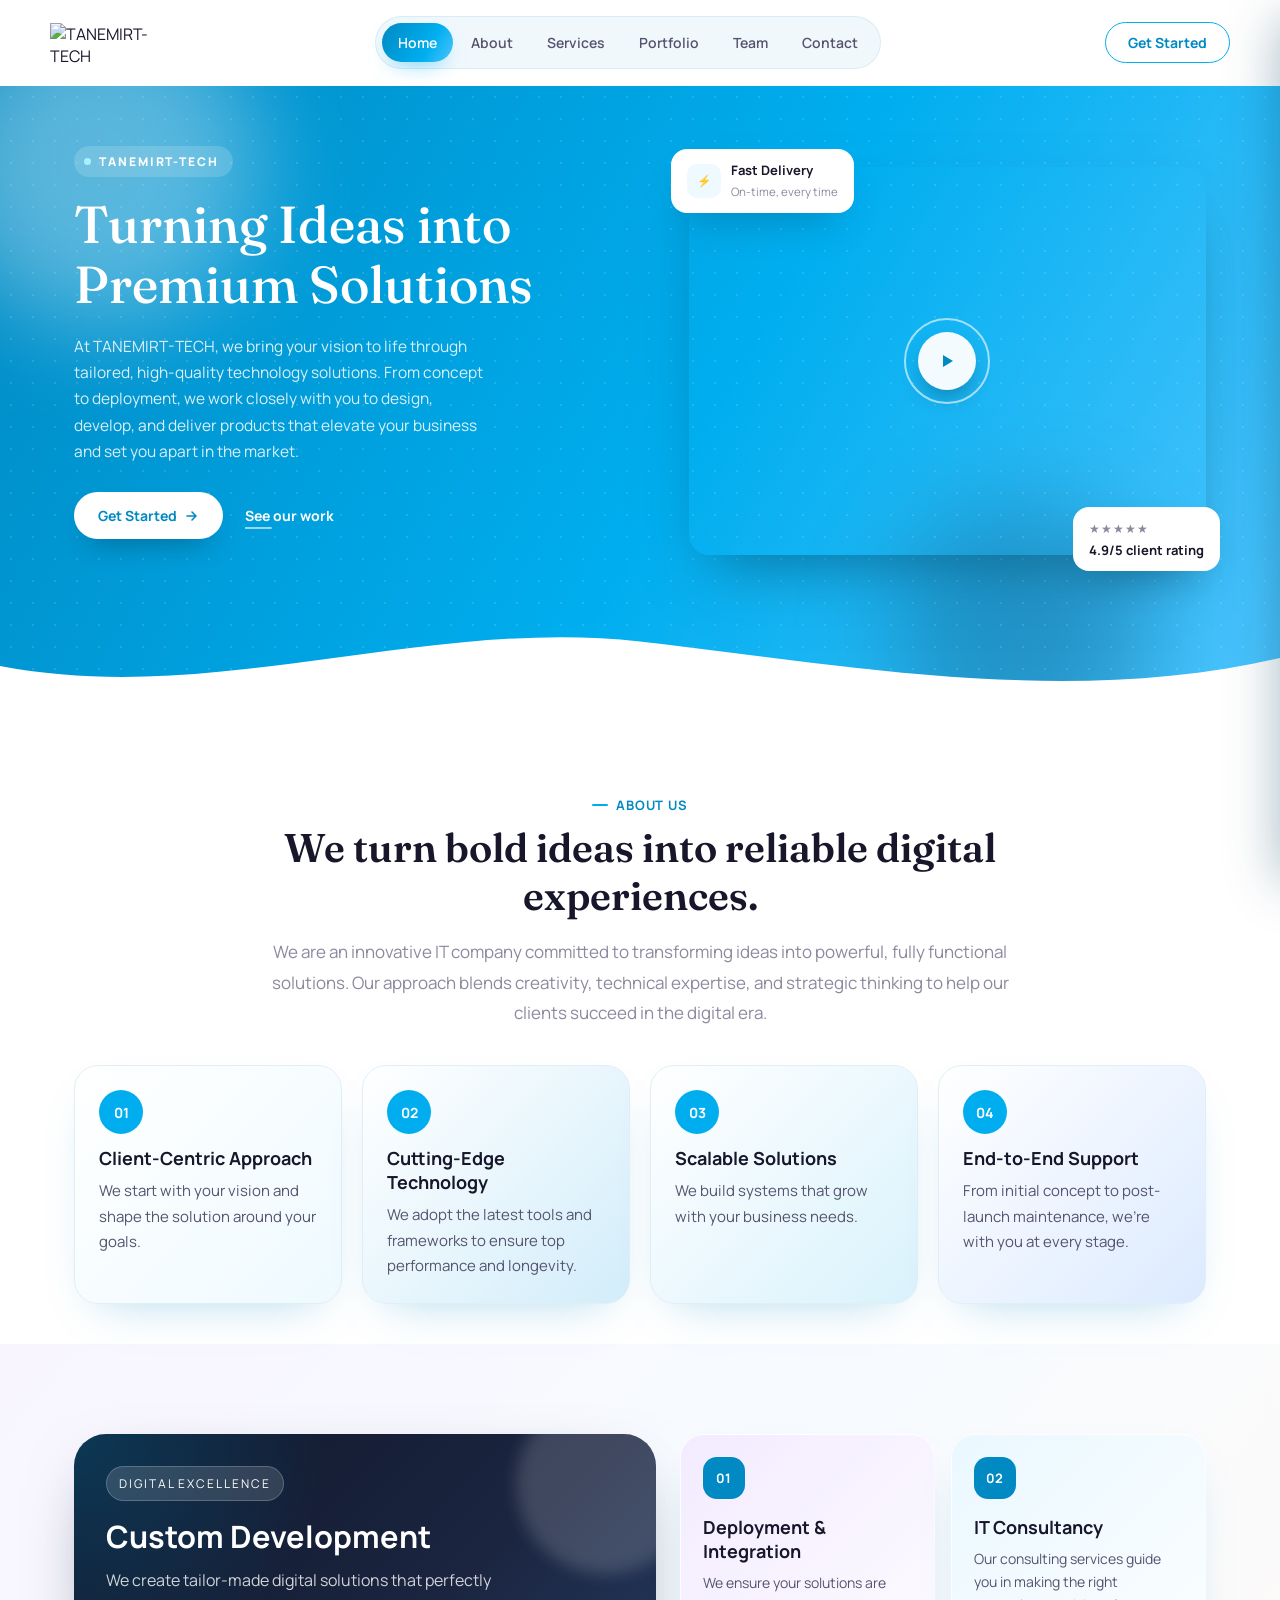
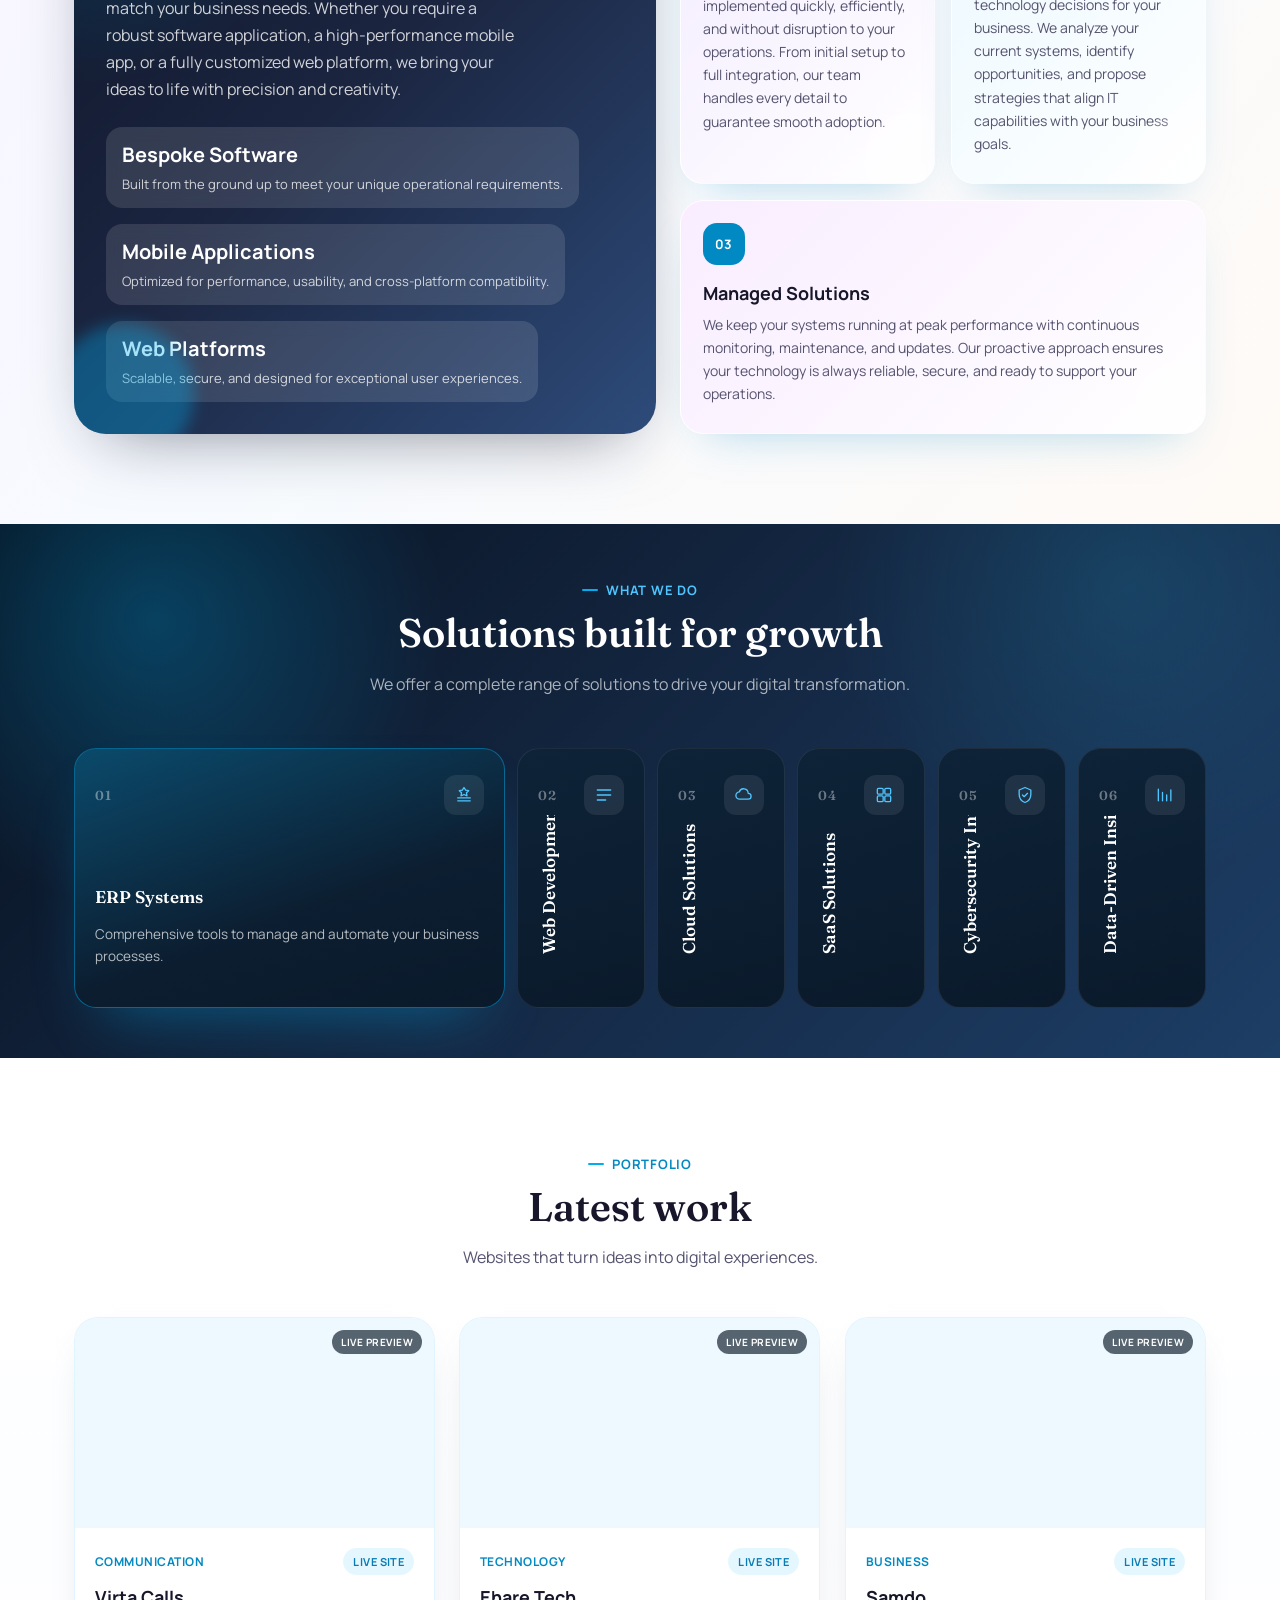
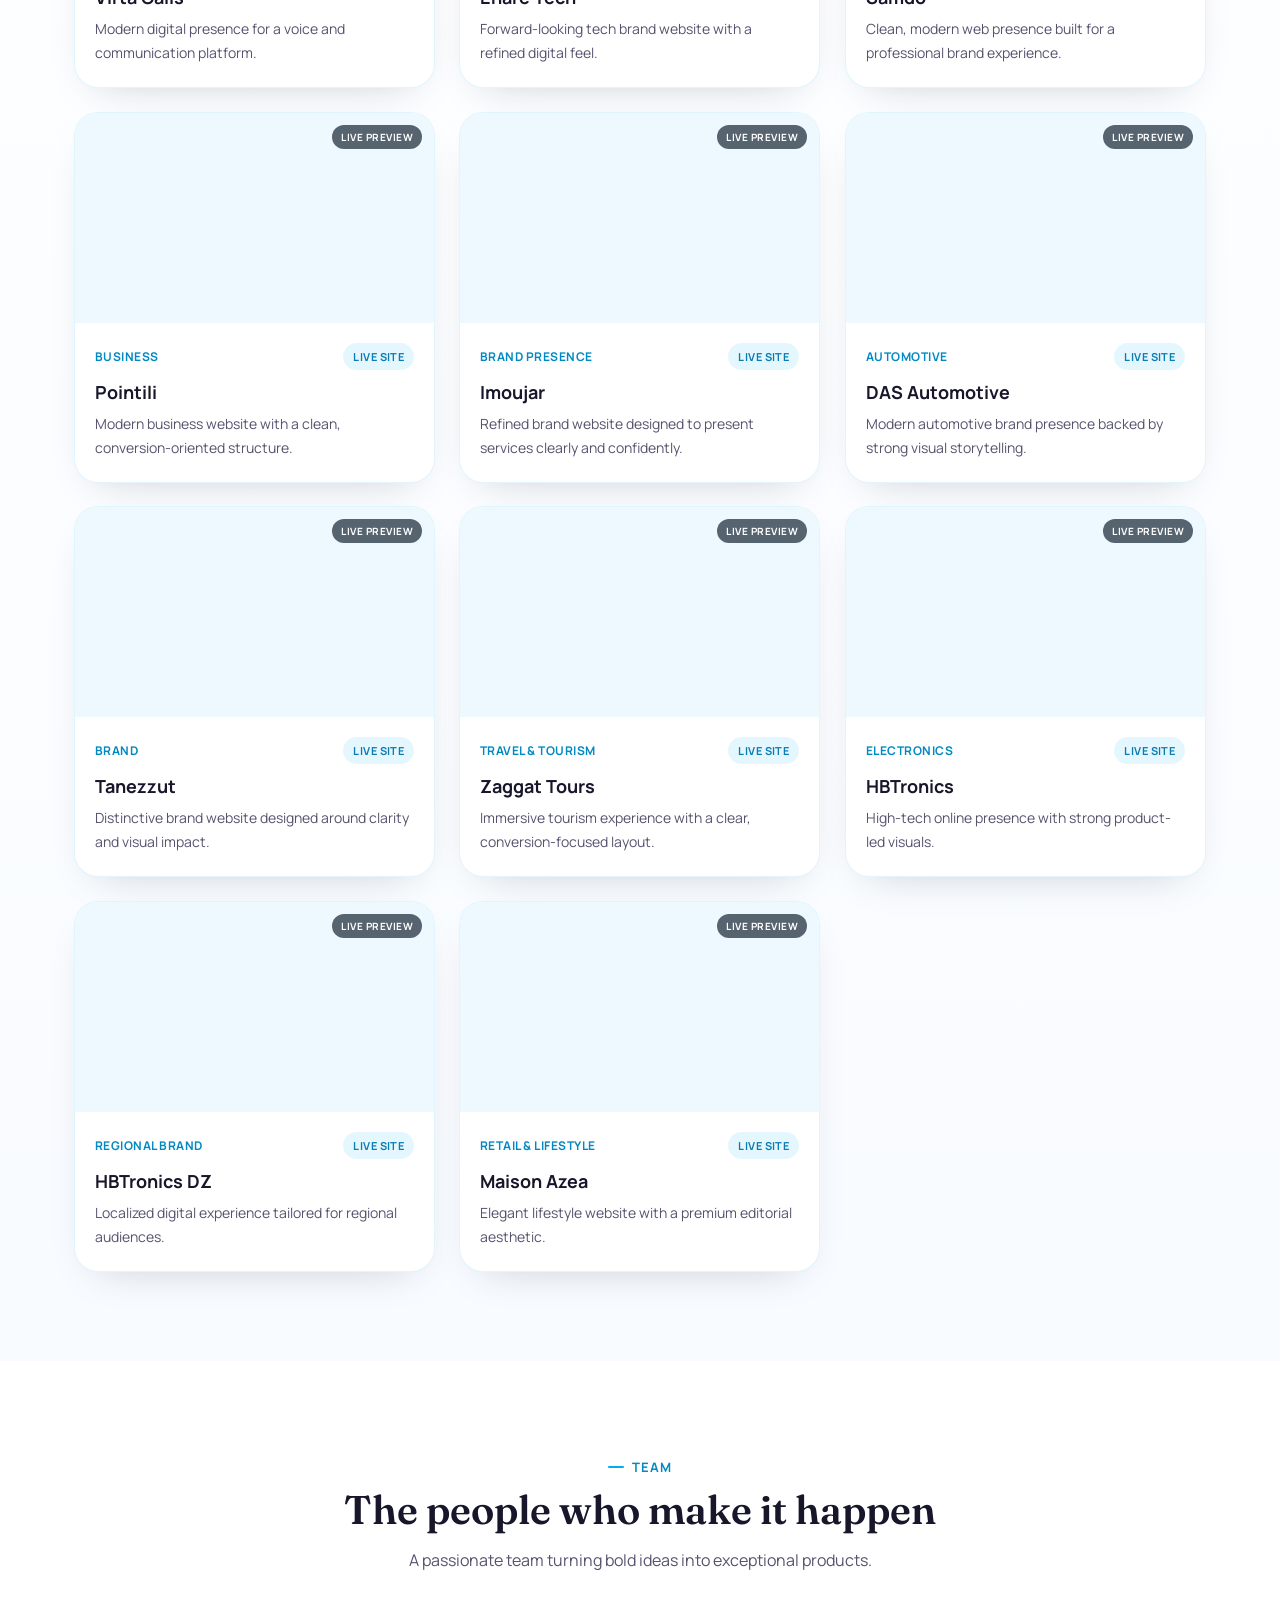
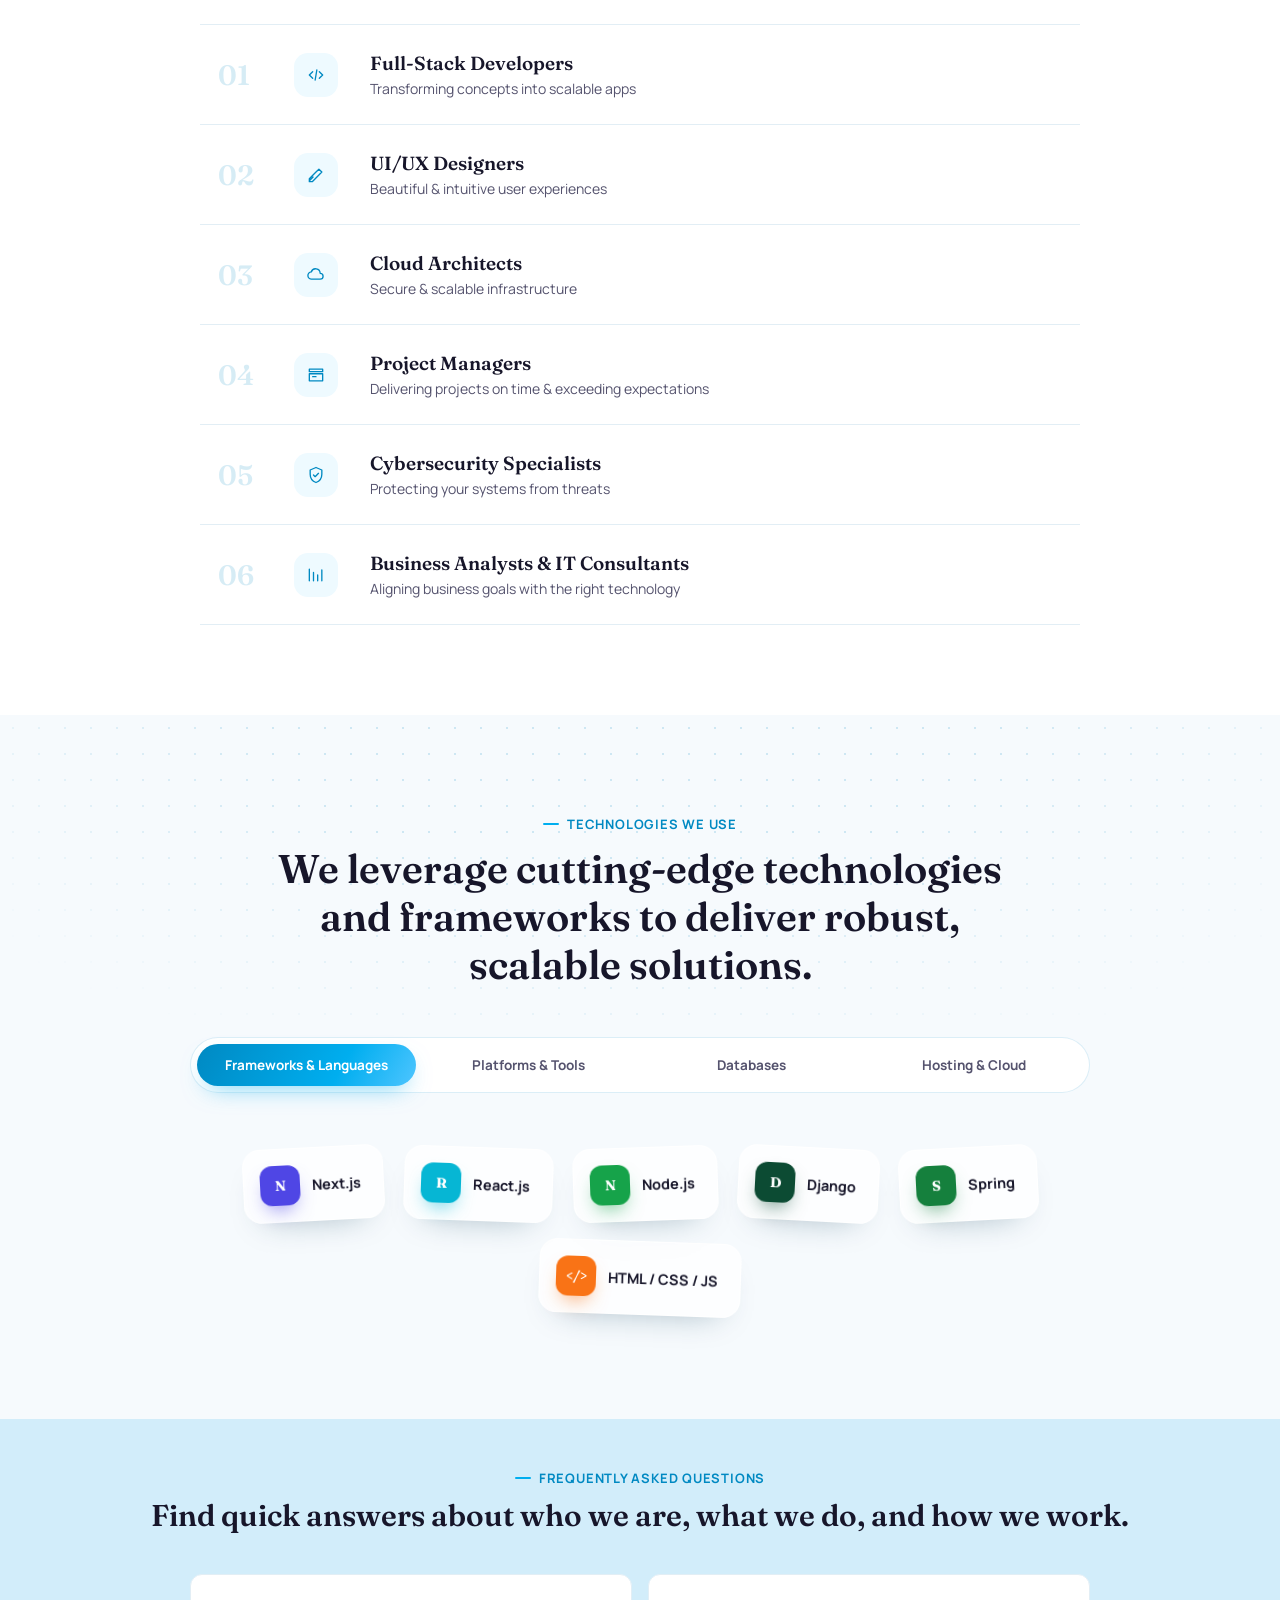
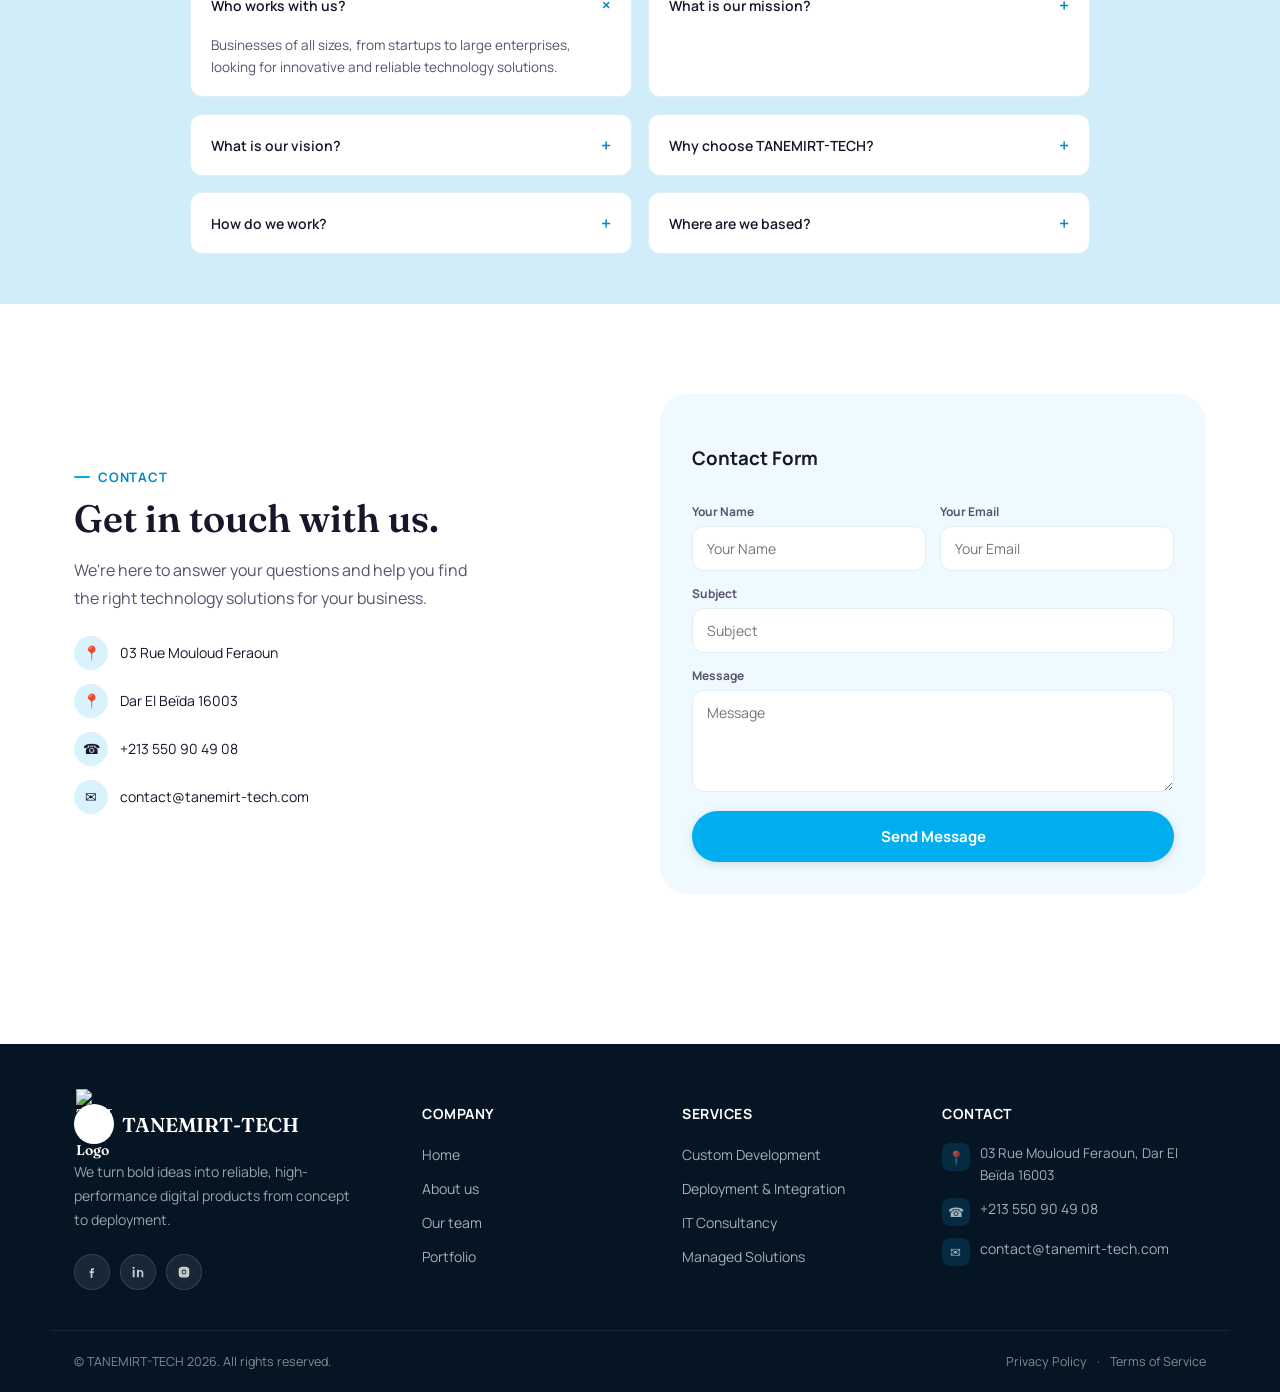
==== index.html @ 24b2e0da "Add files via upload" ====
<!DOCTYPE html>
<html lang="en">

<head>
  <meta charset="UTF-8" />
  <meta name="viewport" content="width=device-width, initial-scale=1.0" />
  <title>TANEMIRT-TECH</title>
  <link rel="preconnect" href="https://fonts.googleapis.com" />
  <link href="assets/img/logo.png" rel="icon">
  <link href="assets/img/logo.png" rel="apple-touch-icon">
  <link
    href="https://fonts.googleapis.com/css2?family=Fraunces:wght@500;600;700&family=Manrope:wght@400;500;600;700;800&display=swap"
    rel="stylesheet" />
  <link rel="stylesheet" href="styles.css" />
</head>

<body>

  <!-- ============ Header ============ -->
  <header class="site-header" id="site-header">
    <div class="container header-inner">
      <a href="#hero" class="logo">
        <img src="/assets/img/logo.png" alt="TANEMIRT-TECH" style="width: 100px; height: 40px;" />
      </a>

      <nav class="nav-pill" id="primary-nav">
        <span class="nav-indicator" id="nav-indicator" aria-hidden="true"></span>
        <a href="index.html#hero" data-nav="hero" class="active">Home</a>
        <a href="index.html#about" data-nav="about">About</a>
        <a href="index.html#services" data-nav="services">Services</a>
        <a href="index.html#portfolio" data-nav="portfolio">Portfolio</a>
        <a href="index.html#team" data-nav="team">Team</a>
        <a href="index.html#contact" data-nav="contact">Contact</a>
      </nav>

      <div class="header-actions">
        <a href="index.html#contact" class="header-cta">
          <span>Get Started</span>
        </a>
        <button class="nav-toggle" id="nav-toggle" aria-label="Toggle menu" aria-expanded="false"
          aria-controls="mobile-nav">
          <span></span>
          <span></span>
          <span></span>
        </button>
      </div>
    </div>

    <!-- mobile menu -->
    <div class="mobile-nav-backdrop" id="mobile-nav-backdrop"></div>
    <nav class="mobile-nav" id="mobile-nav">
      <a href="index.html#hero" style="--i:0">Home</a>
      <a href="index.html#about" style="--i:1">About</a>
      <a href="index.html#services" style="--i:2">Services</a>
      <a href="index.html#portfolio" style="--i:3">Portfolio</a>
      <a href="index.html#team" style="--i:4">Team</a>
      <a href="index.html#contact" style="--i:5">Contact</a>
      <a href="index.html#contact" class="mobile-nav-cta" style="--i:6">Get Started</a>
    </nav>
  </header>

  <!-- ============ Hero ============ -->
  <section class="hero-split" id="hero">
    <div class="hero-split-blobs" aria-hidden="true">
      <span class="blob blob-1"></span>
      <span class="blob blob-2"></span>
      <span class="hero-grain"></span>
    </div>

    <div class="container hero-split-inner">
      <div class="hero-split-copy">
        <span class="hero-split-eyebrow reveal-item" style="--d:0">
          <span class="eyebrow-dot"></span> Tanemirt-Tech
        </span>
        <h2 class="reveal-item" style="--d:1">Turning Ideas into <em>Premium Solutions</em></h2>
        <p class="reveal-item" style="--d:2">
          At TANEMIRT-TECH, we bring your vision to life through tailored, high-quality technology solutions. From
          concept to deployment, we work closely with you to design, develop, and deliver products that elevate your
          business and set you apart in the market.
        </p>
        <div class="hero-split-actions reveal-item" style="--d:3">
          <a href="#contact" class="hero-split-btn">
            <span>Get Started</span>
            <svg width="14" height="14" viewBox="0 0 14 14" fill="none">
              <path d="M2 7h9M7 3l4 4-4 4" stroke="currentColor" stroke-width="1.6" stroke-linecap="round"
                stroke-linejoin="round" />
            </svg>
          </a>
          <a href="#services" class="hero-split-link">See our work</a>
        </div>

        <!-- <div class="hero-split-trust reveal-item" style="--d:4">
          <div class="trust-avatars">
            <span></span><span></span><span></span><span></span>
          </div>
          <div>
            <strong>50+ clients</strong>
            <span>trust us with their digital growth</span>
          </div>
        </div> -->
      </div>

      <div class="hero-split-media reveal-item" style="--d:2">
        <div class="hero-split-photo">
          <img src="/assets/img/hero-team.jpg" alt="Our team at work" />
          <button class="hero-split-play" aria-label="Play video" id="hero-play">
            <svg width="20" height="20" viewBox="0 0 20 20" fill="none">
              <path d="M6 4l10 6-10 6V4z" fill="currentColor" />
            </svg>
          </button>
        </div>

        <div class="hero-float-card hero-float-card--top">
          <span class="hero-float-icon">&#9889;</span>
          <div>
            <strong>Fast Delivery</strong>
            <span>On-time, every time</span>
          </div>
        </div>

        <div class="hero-float-card hero-float-card--bottom">
          <div class="hero-float-rating">
            <span>&#9733;</span><span>&#9733;</span><span>&#9733;</span><span>&#9733;</span><span>&#9733;</span>
          </div>
          <strong>4.9/5 client rating</strong>
        </div>
      </div>
    </div>

    <svg class="hero-split-wave" viewBox="0 0 1440 110" preserveAspectRatio="none" aria-hidden="true">
      <path d="M0,60 C240,110 480,0 720,30 C960,60 1200,110 1440,50 L1440,110 L0,110 Z" fill="#ffffff"></path>
    </svg>
  </section>

  <!-- ============ About ============ -->
  <section class="trusted" id="about">
    <div class="container reveal">
      <div class="about-intro">
        <span class="eyebrow">About us</span>
        <h2 class="section-title">We turn bold ideas into reliable digital experiences.</h2>
        <p class="trusted-label">We are an innovative IT company committed to transforming ideas into powerful, fully
          functional solutions. Our approach blends creativity, technical expertise, and strategic thinking to help our
          clients succeed in the digital era.</p>
      </div>

      <div class="logo-grid reveal-stagger">
        <article class="logo-card">
          <div class="card-icon">01</div>
          <h4><a href="https://tanemirt-tech.com/">Client-Centric Approach</a></h4>
          <p>We start with your vision and shape the solution around your goals.</p>
        </article>

        <article class="logo-card">
          <div class="card-icon">02</div>
          <h4><a href="https://tanemirt-tech.com/">Cutting-Edge Technology</a></h4>
          <p>We adopt the latest tools and frameworks to ensure top performance and longevity.</p>
        </article>

        <article class="logo-card">
          <div class="card-icon">03</div>
          <h4><a href="https://tanemirt-tech.com/">Scalable Solutions</a></h4>
          <p>We build systems that grow with your business needs.</p>
        </article>

        <article class="logo-card">
          <div class="card-icon">04</div>
          <h4><a href="https://tanemirt-tech.com/">End-to-End Support</a></h4>
          <p>From initial concept to post-launch maintenance, we’re with you at every stage.</p>
        </article>
      </div>
    </div>
  </section>


  <!-- ============  ============ -->
  <section class="services">
    <div class="container">
      <div class="services-showcase reveal">
        <div class="services-hero">
          <div class="hero-badge">Digital Excellence</div>
          <h3>Custom Development</h3>
          <p>
            We create tailor-made digital solutions that perfectly match your business needs. Whether you require a
            robust software application, a high-performance mobile app, or a fully customized web platform, we bring
            your ideas to life with precision and creativity.</p>
          <div class="hero-metrics">
            <div>
              <strong>Bespoke Software</strong>
              <span>Built from the ground up to meet your unique operational requirements.</span>
            </div>
            <div>
              <strong>Mobile Applications</strong>
              <span>Optimized for performance, usability, and cross-platform compatibility.</span>
            </div>
            <div>
              <strong>Web Platforms </strong>
              <span>Scalable, secure, and designed for exceptional user experiences.</span>
            </div>
          </div>
        </div>

        <div class="services-stack">
          <article class="service-panel service-panel--accent">
            <div class="service-mark">01</div>
            <h4>Deployment &amp; Integration</h4>
            <p>We ensure your solutions are implemented quickly, efficiently, and without disruption to your operations.
              From initial setup to full integration, our team handles every detail to guarantee smooth adoption.</p>
          </article>

          <article class="service-panel service-panel--soft">
            <div class="service-mark">02</div>
            <h4>IT Consultancy</h4>
            <p>Our consulting services guide you in making the right technology decisions for your business. We analyze
              your current systems, identify opportunities, and propose strategies that align IT capabilities with your
              business goals.</p>
          </article>

          <article class="service-panel service-panel--highlight service-panel--wide">
            <div class="service-mark">03</div>
            <h4>Managed Solutions</h4>
            <p>We keep your systems running at peak performance with continuous monitoring, maintenance, and updates.
              Our proactive approach ensures your technology is always reliable, secure, and ready to support your
              operations.</p>
          </article>

        </div>
      </div>
    </div>
  </section>

  <!-- ============ Services (expanding panels) ============ -->
  <section class="services-modern" id="services">
    <div class="container">
      <div class="services-modern-head reveal">
        <span class="eyebrow" style="color:#4ec5ff;">What we do</span>
        <h2 class="section-title" style="color:#ffffff;">Solutions built for growth</h2>
        <p>We offer a complete range of solutions to drive your digital transformation.</p>
      </div>

      <div class="expand-row reveal-stagger" id="expand-row">

        <a class="expand-panel is-active" href="https://tanemirt-tech.com/service-details.html">
          <div class="expand-panel-bg"></div>
          <div class="expand-panel-inner">
            <div class="expand-top">
              <span class="expand-index">01</span>
              <span class="expand-icon">
                <svg viewBox="0 0 24 24" fill="none">
                  <path d="M12 3l2 3.2 3.6.6-2.6 2.6.6 3.6L12 11.4 8.4 13l.6-3.6L6.4 6.8 10 6.2 12 3z"
                    stroke="currentColor" stroke-width="1.6" stroke-linejoin="round" />
                  <path d="M4.5 15.5h15M4.5 19h15" stroke="currentColor" stroke-width="1.6" stroke-linecap="round" />
                </svg>
              </span>
            </div>
            <h3 class="expand-title">ERP Systems</h3>
            <p class="expand-desc">Comprehensive tools to manage and automate your business processes.</p>
          </div>
        </a>

        <a class="expand-panel" href="https://tanemirt-tech.com/service-details.html">
          <div class="expand-panel-bg"></div>
          <div class="expand-panel-inner">
            <div class="expand-top">
              <span class="expand-index">02</span>
              <span class="expand-icon">
                <svg viewBox="0 0 24 24" fill="none">
                  <path d="M4 6h16M4 12h16M4 18h10" stroke="currentColor" stroke-width="1.6" stroke-linecap="round" />
                </svg>
              </span>
            </div>
            <h3 class="expand-title">Web Development</h3>
            <p class="expand-desc">Corporate sites, e-commerce platforms, and custom portals that combine aesthetics
              with functionality.</p>
          </div>
        </a>

        <a class="expand-panel" href="https://tanemirt-tech.com/service-details.html">
          <div class="expand-panel-bg"></div>
          <div class="expand-panel-inner">
            <div class="expand-top">
              <span class="expand-index">03</span>
              <span class="expand-icon">
                <svg viewBox="0 0 24 24" fill="none">
                  <path d="M7 17h10a3.5 3.5 0 0 0 0-7 5.5 5.5 0 0 0-10.7-1.7A4 4 0 0 0 7 17z" stroke="currentColor"
                    stroke-width="1.6" stroke-linejoin="round" />
                </svg>
              </span>
            </div>
            <h3 class="expand-title">Cloud Solutions</h3>
            <p class="expand-desc">Secure, scalable, and accessible infrastructure to keep your business connected
              anywhere.</p>
          </div>
        </a>

        <a class="expand-panel" href="https://tanemirt-tech.com/service-details.html">
          <div class="expand-panel-bg"></div>
          <div class="expand-panel-inner">
            <div class="expand-top">
              <span class="expand-index">04</span>
              <span class="expand-icon">
                <svg viewBox="0 0 24 24" fill="none">
                  <rect x="4" y="4" width="7" height="7" rx="1.5" stroke="currentColor" stroke-width="1.6" />
                  <rect x="13" y="4" width="7" height="7" rx="1.5" stroke="currentColor" stroke-width="1.6" />
                  <rect x="4" y="13" width="7" height="7" rx="1.5" stroke="currentColor" stroke-width="1.6" />
                  <rect x="13" y="13" width="7" height="7" rx="1.5" stroke="currentColor" stroke-width="1.6" />
                </svg>
              </span>
            </div>
            <h3 class="expand-title">SaaS Solutions</h3>
            <p class="expand-desc">Subscription-based applications designed for flexibility and efficiency.</p>
          </div>
        </a>

        <a class="expand-panel" href="https://tanemirt-tech.com/service-details.html">
          <div class="expand-panel-bg"></div>
          <div class="expand-panel-inner">
            <div class="expand-top">
              <span class="expand-index">05</span>
              <span class="expand-icon">
                <svg viewBox="0 0 24 24" fill="none">
                  <path d="M12 3l7 3v5c0 5-3 8.5-7 10-4-1.5-7-5-7-10V6l7-3z" stroke="currentColor" stroke-width="1.6"
                    stroke-linejoin="round" />
                  <path d="M9 12l2 2 4-4" stroke="currentColor" stroke-width="1.6" stroke-linecap="round"
                    stroke-linejoin="round" />
                </svg>
              </span>
            </div>
            <h3 class="expand-title">Cybersecurity Integration</h3>
            <p class="expand-desc">Built-in security layers to protect your data and operations.</p>
          </div>
        </a>

        <a class="expand-panel" href="https://tanemirt-tech.com/service-details.html">
          <div class="expand-panel-bg"></div>
          <div class="expand-panel-inner">
            <div class="expand-top">
              <span class="expand-index">06</span>
              <span class="expand-icon">
                <svg viewBox="0 0 24 24" fill="none">
                  <path d="M4 19V5m5 14V9m5 10V12m5 7V6" stroke="currentColor" stroke-width="1.6"
                    stroke-linecap="round" />
                </svg>
              </span>
            </div>
            <h3 class="expand-title">Data-Driven Insights</h3>
            <p class="expand-desc">Analytics and reporting tools to guide smart business decisions.</p>
          </div>
        </a>

      </div>
    </div>
  </section>

  <!-- ============ Portfolio ============ -->
  <section class="portfolio" id="portfolio">
    <div class="container">
      <div class="portfolio-head reveal">
        <span class="eyebrow">Portfolio</span>
        <h2 class="section-title">Latest work</h2>
        <p>Websites that turn ideas into digital experiences.</p>
      </div>

      <div class="portfolio-grid reveal-stagger">
        <article class="portfolio-card">
          <div class="portfolio-thumb"
            style="background-image:url('https://s0.wp.com/mshots/v1/https%3A%2F%2Fvirta-calls.com%2F?w=1200&h=800');">
            <span class="thumb-badge">Live preview</span>
            <div class="iframe-scaler">
              <iframe data-src="https://virta-calls.com/" loading="lazy" title="Virta Calls preview" tabindex="-1"
                sandbox="allow-scripts allow-same-origin"></iframe>
            </div>
            <a class="thumb-live-link" href="https://virta-calls.com/" target="_blank" rel="noreferrer"
              aria-label="Open Virta Calls in a new tab"></a>
          </div>
          <div class="portfolio-body">
            <div class="portfolio-meta">
              <span>Communication</span>
              <span class="project-badge">Live site</span>
            </div>
            <h4>Virta Calls</h4>
            <p>Modern digital presence for a voice and communication platform.</p>
          </div>
        </article>

        <article class="portfolio-card">
          <div class="portfolio-thumb"
            style="background-image:url('https://s0.wp.com/mshots/v1/https%3A%2F%2Fehare-tech.com%2F?w=1200&h=800');">
            <span class="thumb-badge">Live preview</span>
            <div class="iframe-scaler">
              <iframe data-src="https://ehare-tech.com/" loading="lazy" title="Ehare Tech preview" tabindex="-1"
                sandbox="allow-scripts allow-same-origin"></iframe>
            </div>
            <a class="thumb-live-link" href="https://ehare-tech.com/" target="_blank" rel="noreferrer"
              aria-label="Open Ehare Tech in a new tab"></a>
          </div>
          <div class="portfolio-body">
            <div class="portfolio-meta">
              <span>Technology</span>
              <span class="project-badge">Live site</span>
            </div>
            <h4>Ehare Tech</h4>
            <p>Forward-looking tech brand website with a refined digital feel.</p>
          </div>
        </article>

        <article class="portfolio-card">
          <div class="portfolio-thumb"
            style="background-image:url('https://s0.wp.com/mshots/v1/https%3A%2F%2Fsamdo.ae?w=1200&h=800');">
            <span class="thumb-badge">Live preview</span>
            <div class="iframe-scaler">
              <iframe data-src="https://samdo.ae/" loading="lazy" title="Samdo preview" tabindex="-1"
                sandbox="allow-scripts allow-same-origin"></iframe>
            </div>
            <a class="thumb-live-link" href="https://samdo.ae/" target="_blank" rel="noreferrer"
              aria-label="Open Samdo in a new tab"></a>
          </div>
          <div class="portfolio-body">
            <div class="portfolio-meta">
              <span>Business</span>
              <span class="project-badge">Live site</span>
            </div>
            <h4>Samdo</h4>
            <p>Clean, modern web presence built for a professional brand experience.</p>
          </div>
        </article>

        <article class="portfolio-card">
          <div class="portfolio-thumb"
            style="background-image:url('https://s0.wp.com/mshots/v1/https%3A%2F%2Fwww.pointili.com.dz%2F?w=1200&h=800');">
            <span class="thumb-badge">Live preview</span>
            <div class="iframe-scaler">
              <iframe data-src="https://www.pointili.com.dz/" loading="lazy" title="Pointili preview" tabindex="-1"
                sandbox="allow-scripts allow-same-origin"></iframe>
            </div>
            <a class="thumb-live-link" href="https://www.pointili.com.dz/" target="_blank" rel="noreferrer"
              aria-label="Open Pointili in a new tab"></a>
          </div>
          <div class="portfolio-body">
            <div class="portfolio-meta">
              <span>Business</span>
              <span class="project-badge">Live site</span>
            </div>
            <h4>Pointili</h4>
            <p>Modern business website with a clean, conversion-oriented structure.</p>
          </div>
        </article>

        <article class="portfolio-card">
          <div class="portfolio-thumb"
            style="background-image:url('https://s0.wp.com/mshots/v1/https%3A%2F%2Fimoujar.com%2F?w=1200&h=800');">
            <span class="thumb-badge">Live preview</span>
            <div class="iframe-scaler">
              <iframe data-src="https://imoujar.com/" loading="lazy" title="Imoujar preview" tabindex="-1"
                sandbox="allow-scripts allow-same-origin"></iframe>
            </div>
            <a class="thumb-live-link" href="https://imoujar.com/" target="_blank" rel="noreferrer"
              aria-label="Open Imoujar in a new tab"></a>
          </div>
          <div class="portfolio-body">
            <div class="portfolio-meta">
              <span>Brand Presence</span>
              <span class="project-badge">Live site</span>
            </div>
            <h4>Imoujar</h4>
            <p>Refined brand website designed to present services clearly and confidently.</p>
          </div>
        </article>

        <article class="portfolio-card">
          <div class="portfolio-thumb"
            style="background-image:url('https://s0.wp.com/mshots/v1/https%3A%2F%2Fdasautomotiveam.com.dz%2F?w=1200&h=800');">
            <span class="thumb-badge">Live preview</span>
            <div class="iframe-scaler">
              <iframe data-src="https://dasautomotiveam.com.dz/" loading="lazy" title="DAS Automotive preview"
                tabindex="-1" sandbox="allow-scripts allow-same-origin"></iframe>
            </div>
            <a class="thumb-live-link" href="https://dasautomotiveam.com.dz/" target="_blank" rel="noreferrer"
              aria-label="Open DAS Automotive in a new tab"></a>
          </div>
          <div class="portfolio-body">
            <div class="portfolio-meta">
              <span>Automotive</span>
              <span class="project-badge">Live site</span>
            </div>
            <h4>DAS Automotive</h4>
            <p>Modern automotive brand presence backed by strong visual storytelling.</p>
          </div>
        </article>

        <article class="portfolio-card">
          <div class="portfolio-thumb"
            style="background-image:url('https://s0.wp.com/mshots/v1/https%3A%2F%2Ftanezzut.com?w=1200&h=800');">
            <span class="thumb-badge">Live preview</span>
            <div class="iframe-scaler">
              <iframe data-src="https://tanezzut.com" loading="lazy" title="Tanezzut preview" tabindex="-1"
                sandbox="allow-scripts allow-same-origin"></iframe>
            </div>
            <a class="thumb-live-link" href="https://tanezzut.com" target="_blank" rel="noreferrer"
              aria-label="Open Tanezzut in a new tab"></a>
          </div>
          <div class="portfolio-body">
            <div class="portfolio-meta">
              <span>Brand</span>
              <span class="project-badge">Live site</span>
            </div>
            <h4>Tanezzut</h4>
            <p>Distinctive brand website designed around clarity and visual impact.</p>
          </div>
        </article>

        <article class="portfolio-card">
          <div class="portfolio-thumb"
            style="background-image:url('https://s0.wp.com/mshots/v1/https%3A%2F%2Fzaggat-tours.com%2F?w=1200&h=800');">
            <span class="thumb-badge">Live preview</span>
            <div class="iframe-scaler">
              <iframe data-src="https://zaggat-tours.com/" loading="lazy" title="Zaggat Tours preview" tabindex="-1"
                sandbox="allow-scripts allow-same-origin"></iframe>
            </div>
            <a class="thumb-live-link" href="https://zaggat-tours.com/" target="_blank" rel="noreferrer"
              aria-label="Open Zaggat Tours in a new tab"></a>
          </div>
          <div class="portfolio-body">
            <div class="portfolio-meta">
              <span>Travel &amp; Tourism</span>
              <span class="project-badge">Live site</span>
            </div>
            <h4>Zaggat Tours</h4>
            <p>Immersive tourism experience with a clear, conversion-focused layout.</p>
          </div>
        </article>

        <article class="portfolio-card">
          <div class="portfolio-thumb"
            style="background-image:url('https://s0.wp.com/mshots/v1/https%3A%2F%2Fhbtronics.ae%2F?w=1200&h=800');">
            <span class="thumb-badge">Live preview</span>
            <div class="iframe-scaler">
              <iframe data-src="https://hbtronics.ae/" loading="lazy" title="HBTronics preview" tabindex="-1"
                sandbox="allow-scripts allow-same-origin"></iframe>
            </div>
            <a class="thumb-live-link" href="https://hbtronics.ae/" target="_blank" rel="noreferrer"
              aria-label="Open HBTronics in a new tab"></a>
          </div>
          <div class="portfolio-body">
            <div class="portfolio-meta">
              <span>Electronics</span>
              <span class="project-badge">Live site</span>
            </div>
            <h4>HBTronics</h4>
            <p>High-tech online presence with strong product-led visuals.</p>
          </div>
        </article>

        <article class="portfolio-card">
          <div class="portfolio-thumb"
            style="background-image:url('https://s0.wp.com/mshots/v1/https%3A%2F%2Fdz.hbtronics.ae%2F?w=1200&h=800');">
            <span class="thumb-badge">Live preview</span>
            <div class="iframe-scaler">
              <iframe data-src="https://dz.hbtronics.ae/" loading="lazy" title="HBTronics DZ preview" tabindex="-1"
                sandbox="allow-scripts allow-same-origin"></iframe>
            </div>
            <a class="thumb-live-link" href="https://dz.hbtronics.ae/" target="_blank" rel="noreferrer"
              aria-label="Open HBTronics DZ in a new tab"></a>
          </div>
          <div class="portfolio-body">
            <div class="portfolio-meta">
              <span>Regional Brand</span>
              <span class="project-badge">Live site</span>
            </div>
            <h4>HBTronics DZ</h4>
            <p>Localized digital experience tailored for regional audiences.</p>
          </div>
        </article>

        <article class="portfolio-card">
          <div class="portfolio-thumb"
            style="background-image:url('https://s0.wp.com/mshots/v1/https%3A%2F%2Fwww.maison-azea.com%2F?w=1200&h=800');">
            <span class="thumb-badge">Live preview</span>
            <div class="iframe-scaler">
              <iframe data-src="https://www.maison-azea.com/" loading="lazy" title="Maison Azea preview" tabindex="-1"
                sandbox="allow-scripts allow-same-origin"></iframe>
            </div>
            <a class="thumb-live-link" href="https://www.maison-azea.com/" target="_blank" rel="noreferrer"
              aria-label="Open Maison Azea in a new tab"></a>
          </div>
          <div class="portfolio-body">
            <div class="portfolio-meta">
              <span>Retail &amp; Lifestyle</span>
              <span class="project-badge">Live site</span>
            </div>
            <h4>Maison Azea</h4>
            <p>Elegant lifestyle website with a premium editorial aesthetic.</p>
          </div>
        </article>

      </div>
    </div>
  </section>

  <!-- ============ Team ============ -->
  <section class="team" id="team">
    <div class="container">
      <div class="team-head reveal">
        <span class="eyebrow">Team</span>
        <h2 class="section-title">The people who make it happen</h2>
        <p>A passionate team turning bold ideas into exceptional products.</p>
      </div>

      <div class="roster reveal-stagger">

        <article class="roster-row">
          <span class="roster-num">01</span>
          <span class="roster-icon">
            <svg viewBox="0 0 24 24" fill="none">
              <path d="M8 8l-4 4 4 4M16 8l4 4-4 4M13 6l-2 12" stroke="currentColor" stroke-width="1.6"
                stroke-linecap="round" stroke-linejoin="round" />
            </svg>
          </span>
          <div class="roster-copy">
            <h4>Full-Stack Developers</h4>
            <p>Transforming concepts into scalable apps</p>
          </div>
          <span class="roster-arrow" aria-hidden="true">&rarr;</span>
        </article>

        <article class="roster-row">
          <span class="roster-num">02</span>
          <span class="roster-icon">
            <svg viewBox="0 0 24 24" fill="none">
              <path d="M4 19l4.5-4.5M15.5 12L19 8.5 15.5 5 12 8.5 4 16.5V20h3.5L15.5 12z" stroke="currentColor"
                stroke-width="1.6" stroke-linecap="round" stroke-linejoin="round" />
            </svg>
          </span>
          <div class="roster-copy">
            <h4>UI/UX Designers</h4>
            <p>Beautiful &amp; intuitive user experiences</p>
          </div>
          <span class="roster-arrow" aria-hidden="true">&rarr;</span>
        </article>

        <article class="roster-row">
          <span class="roster-num">03</span>
          <span class="roster-icon">
            <svg viewBox="0 0 24 24" fill="none">
              <path d="M7 17h10a3.5 3.5 0 0 0 0-7 5.5 5.5 0 0 0-10.7-1.7A4 4 0 0 0 7 17z" stroke="currentColor"
                stroke-width="1.6" stroke-linejoin="round" />
            </svg>
          </span>
          <div class="roster-copy">
            <h4>Cloud Architects</h4>
            <p>Secure &amp; scalable infrastructure</p>
          </div>
          <span class="roster-arrow" aria-hidden="true">&rarr;</span>
        </article>

        <article class="roster-row">
          <span class="roster-num">04</span>
          <span class="roster-icon">
            <svg viewBox="0 0 24 24" fill="none">
              <path d="M4 5h16v3H4V5zm0 5.5h16V19H4v-8.5z" stroke="currentColor" stroke-width="1.6"
                stroke-linejoin="round" />
              <path d="M8 14h4" stroke="currentColor" stroke-width="1.6" stroke-linecap="round" />
            </svg>
          </span>
          <div class="roster-copy">
            <h4>Project Managers</h4>
            <p>Delivering projects on time &amp; exceeding expectations</p>
          </div>
          <span class="roster-arrow" aria-hidden="true">&rarr;</span>
        </article>

        <article class="roster-row">
          <span class="roster-num">05</span>
          <span class="roster-icon">
            <svg viewBox="0 0 24 24" fill="none">
              <path d="M12 3l7 3v5c0 5-3 8.5-7 10-4-1.5-7-5-7-10V6l7-3z" stroke="currentColor" stroke-width="1.6"
                stroke-linejoin="round" />
              <path d="M9 12l2 2 4-4" stroke="currentColor" stroke-width="1.6" stroke-linecap="round"
                stroke-linejoin="round" />
            </svg>
          </span>
          <div class="roster-copy">
            <h4>Cybersecurity Specialists</h4>
            <p>Protecting your systems from threats</p>
          </div>
          <span class="roster-arrow" aria-hidden="true">&rarr;</span>
        </article>

        <article class="roster-row">
          <span class="roster-num">06</span>
          <span class="roster-icon">
            <svg viewBox="0 0 24 24" fill="none">
              <path d="M4 19V5m5 14V9m5 10V12m5 7V6" stroke="currentColor" stroke-width="1.6" stroke-linecap="round" />
            </svg>
          </span>
          <div class="roster-copy">
            <h4>Business Analysts &amp; IT Consultants</h4>
            <p>Aligning business goals with the right technology</p>
          </div>
          <span class="roster-arrow" aria-hidden="true">&rarr;</span>
        </article>

      </div>
    </div>
  </section>

  <!-- ============ Technologies ============ -->
  <section class="tech" id="tech">
    <div class="tech-grid-bg" aria-hidden="true"></div>
    <div class="container">
      <div class="tech-head reveal">
        <span class="eyebrow">Technologies We Use</span>
        <div class="tech-title-wrap">
          <h2 class="section-title">We leverage cutting-edge technologies and frameworks to deliver robust, scalable
            solutions.</h2>
        </div>
      </div>

      <div class="tech-switcher reveal">
        <div class="tech-tabs" role="tablist" aria-label="Technology categories" id="tech-tabs">
          <span class="tech-tab-indicator" id="tech-tab-indicator" aria-hidden="true"></span>
          <button class="tech-tab is-active" data-tech-tab="frameworks" role="tab" aria-selected="true">Frameworks &amp;
            Languages</button>
          <button class="tech-tab" data-tech-tab="platforms" role="tab" aria-selected="false">Platforms &amp;
            Tools</button>
          <button class="tech-tab" data-tech-tab="databases" role="tab" aria-selected="false">Databases</button>
          <button class="tech-tab" data-tech-tab="hosting" role="tab" aria-selected="false">Hosting &amp; Cloud</button>
        </div>

        <div class="tech-panels">
          <div class="tech-panel is-active" id="panel-frameworks" role="tabpanel">
            <div class="tech-items">
              <article class="tech-item" style="--tilt: -3deg; --mark: #4f46e5;"><span class="tech-mark">N</span>
                <h4>Next.js</h4>
              </article>
              <article class="tech-item" style="--tilt: 2deg; --mark: #06b6d4;"><span class="tech-mark">R</span>
                <h4>React.js</h4>
              </article>
              <article class="tech-item" style="--tilt: -2deg; --mark: #16a34a;"><span class="tech-mark">N</span>
                <h4>Node.js</h4>
              </article>
              <article class="tech-item" style="--tilt: 3deg; --mark: #0c4b33;"><span class="tech-mark">D</span>
                <h4>Django</h4>
              </article>
              <article class="tech-item" style="--tilt: -3deg; --mark: #15803d;"><span class="tech-mark">S</span>
                <h4>Spring</h4>
              </article>
              <article class="tech-item" style="--tilt: 2deg; --mark: #f97316;"><span class="tech-mark">&lt;/&gt;</span>
                <h4>HTML / CSS / JS</h4>
              </article>
            </div>
          </div>

          <div class="tech-panel" id="panel-platforms" role="tabpanel" hidden>
            <div class="tech-items">
              <article class="tech-item" style="--tilt: -2deg; --mark: #7c3aed;"><span class="tech-mark">O</span>
                <h4>Odoo</h4>
              </article>
              <article class="tech-item" style="--tilt: 3deg; --mark: #ea4b71;"><span class="tech-mark">n8</span>
                <h4>n8n</h4>
              </article>
              <article class="tech-item" style="--tilt: -3deg; --mark: #0089c2;"><span class="tech-mark">W</span>
                <h4>WordPress</h4>
              </article>
              <article class="tech-item" style="--tilt: 2deg; --mark: #111827;"><span class="tech-mark">Gh</span>
                <h4>GitHub</h4>
              </article>
            </div>
          </div>

          <div class="tech-panel" id="panel-databases" role="tabpanel" hidden>
            <div class="tech-items">
              <article class="tech-item" style="--tilt: -2deg; --mark: #336791;"><span class="tech-mark">Pg</span>
                <h4>PostgreSQL</h4>
              </article>
              <article class="tech-item" style="--tilt: 3deg; --mark: #00758f;"><span class="tech-mark">My</span>
                <h4>MySQL</h4>
              </article>
            </div>
          </div>

          <div class="tech-panel" id="panel-hosting" role="tabpanel" hidden>
            <div class="tech-items">
              <article class="tech-item" style="--tilt: -3deg; --mark: #673de6;"><span class="tech-mark">H</span>
                <h4>Hostinger</h4>
              </article>
              <article class="tech-item" style="--tilt: 2deg; --mark: #f59e0b;"><span class="tech-mark">A</span>
                <h4>Amazon Cloud</h4>
              </article>
              <article class="tech-item" style="--tilt: -2deg; --mark: #0db7ed;"><span class="tech-mark">D</span>
                <h4>Docker</h4>
              </article>
            </div>
          </div>
        </div>
      </div>
    </div>
  </section>

  <!-- ============ FAQ ============ -->
  <section class="faq">
    <div class="container">
      <div class="faq-head reveal">
        <span class="eyebrow">Frequently Asked Questions</span>
        <h2>Find quick answers about who we are, what we do, and how we work.</h2>
      </div>

      <div class="faq-grid reveal-stagger">
        <details class="faq-item" name="faq" open>
          <summary>Who works with us?</summary>
          <div class="faq-answer">Businesses of all sizes, from startups to large enterprises, looking for innovative
            and reliable technology solutions.</div>
        </details>
        <details class="faq-item" name="faq">
          <summary>What is our mission?</summary>
          <div class="faq-answer">To empower businesses by turning their ideas into high-performance, impactful digital
            products.</div>
        </details>
        <details class="faq-item" name="faq">
          <summary>What is our vision?</summary>
          <div class="faq-answer">To be a global leader in delivering technology solutions that inspire growth and
            innovation.</div>
        </details>
        <details class="faq-item" name="faq">
          <summary>Why choose TANEMIRT-TECH?</summary>
          <div class="faq-answer">We combine creativity, precision, and advanced technology to deliver unmatched
            results.</div>
        </details>
        <details class="faq-item" name="faq">
          <summary>How do we work?</summary>
          <div class="faq-answer">Through close collaboration, agile methods, and constant feedback loops to ensure we
            meet and exceed expectations.</div>
        </details>
        <details class="faq-item" name="faq">
          <summary>Where are we based?</summary>
          <div class="faq-answer">We operate globally, with a core team dedicated to delivering solutions anywhere in
            the world.</div>
        </details>
      </div>
    </div>
  </section>

  <!-- ============ Contact ============ -->
  <section class="contact" id="contact">
    <div class="container contact-grid reveal">
      <div class="contact-copy">
        <span class="eyebrow">Contact</span>
        <h2>Get in touch with us.</h2>
        <p>We're here to answer your questions and help you find the right technology solutions for your business.</p>

        <div class="contact-detail"><span class="dot">&#128205;</span> 03 Rue Mouloud Feraoun</div>
        <div class="contact-detail"><span class="dot">&#128205;</span> Dar El Beïda 16003</div>
        <div class="contact-detail"><span class="dot">&#9742;</span> +213 550 90 49 08</div>
        <div class="contact-detail"><span class="dot">&#9993;</span> contact@tanemirt-tech.com</div>
      </div>

      <form class="contact-form" id="contact-form">
        <h3>Contact Form</h3>
        <div class="row-2">
          <div>
            <label for="name">Your Name</label>
            <input type="text" id="name" name="name" placeholder="Your Name" required />
          </div>
          <div>
            <label for="email">Your Email</label>
            <input type="email" id="email" name="email" placeholder="Your Email" required />
          </div>
        </div>
        <div>
          <label for="subject">Subject</label>
          <input type="text" id="subject" name="subject" placeholder="Subject" />
        </div>
        <div>
          <label for="message">Message</label>
          <textarea id="message" name="message" rows="4" placeholder="Message" required></textarea>
        </div>
        <button type="submit" class="btn btn-primary btn-block">Send Message</button>
      </form>
    </div>
  </section>

  <!-- ============ Footer ============ -->
  <footer class="site-footer">
    <div class="container footer-grid">
      <div class="footer-col footer-brand">
        <a href="#hero" class="logo">
          <span class="logo-mark"><img src="assets/img/logo.png" style="width: 36px;" alt="TANEMIRT-TECH Logo" /></span>
          TANEMIRT-TECH
        </a>
        <p>We turn bold ideas into reliable, high-performance digital products from concept to deployment.</p>
        <div class="social-row">
          <a href="#" aria-label="Facebook">
            <svg width="16" height="16" viewBox="0 0 24 24" fill="currentColor">
              <path
                d="M13.5 9H15V6.5h-1.8C11 6.5 10 7.6 10 9.6V11H8.5v2.5H10V21h2.6v-7.5H15l.4-2.5h-2.8v-1c0-.7.2-1 1-1Z" />
            </svg>
          </a>
          <a href="#" aria-label="LinkedIn">
            <svg width="16" height="16" viewBox="0 0 24 24" fill="currentColor">
              <path
                d="M6.94 8.5H4V20h2.94V8.5ZM5.47 4a1.7 1.7 0 1 0 0 3.4 1.7 1.7 0 0 0 0-3.4ZM20 13.4c0-3-1.6-4.4-3.75-4.4a3.2 3.2 0 0 0-2.9 1.6V8.5H10.4c.04.9 0 11.5 0 11.5h2.95v-6.4c0-.34.02-.68.12-.93.27-.68.9-1.4 1.94-1.4 1.37 0 1.92 1.04 1.92 2.57V20H20v-6.6Z" />
            </svg>
          </a>
          <a href="#" aria-label="Instagram">
            <svg width="16" height="16" viewBox="0 0 24 24" fill="currentColor">
              <path
                d="M12 8.4a3.6 3.6 0 1 0 0 7.2 3.6 3.6 0 0 0 0-7.2Zm0 5.9a2.3 2.3 0 1 1 0-4.6 2.3 2.3 0 0 1 0 4.6ZM16.5 6.5a.9.9 0 1 1 0 1.8.9.9 0 0 1 0-1.8ZM12 4.3c2.4 0 2.7 0 3.6.05.9.04 1.5.18 1.9.35.5.2.86.44 1.24.82.38.38.62.75.82 1.25.17.4.31 1 .35 1.9.05.9.05 1.2.05 3.6s0 2.7-.05 3.6c-.04.9-.18 1.5-.35 1.9-.2.5-.44.86-.82 1.24-.38.38-.75.62-1.25.82-.4.17-1 .31-1.9.35-.9.05-1.2.05-3.6.05s-2.7 0-3.6-.05c-.9-.04-1.5-.18-1.9-.35a3.4 3.4 0 0 1-1.24-.82 3.4 3.4 0 0 1-.82-1.25c-.17-.4-.31-1-.35-1.9-.05-.9-.05-1.2-.05-3.6s0-2.7.05-3.6c.04-.9.18-1.5.35-1.9.2-.5.44-.86.82-1.24.38-.38.75-.62 1.25-.82.4-.17 1-.31 1.9-.35.9-.05 1.2-.05 3.6-.05Z" />
            </svg>
          </a>
        </div>
      </div>

      <div class="footer-col">
        <h5>Company</h5>
        <ul>
          <li><a href="#hero">Home</a></li>
          <li><a href="#about">About us</a></li>
          <li><a href="#team">Our team</a></li>
          <li><a href="#portfolio">Portfolio</a></li>
        </ul>
      </div>

      <div class="footer-col">
        <h5>Services</h5>
        <ul>
          <li><a href="#services">Custom Development</a></li>
          <li><a href="#services">Deployment &amp; Integration</a></li>
          <li><a href="#services">IT Consultancy</a></li>
          <li><a href="#services">Managed Solutions</a></li>
        </ul>
      </div>

      <div class="footer-col footer-contact">
        <h5>Contact</h5>
        <ul>
          <li>
            <span class="footer-icon">&#128205;</span>
            <span>03 Rue Mouloud Feraoun, Dar El Beïda 16003</span>
          </li>
          <li>
            <span class="footer-icon">&#9742;</span>
            <a href="tel:+213550904908">+213 550 90 49 08</a>
          </li>
          <li>
            <span class="footer-icon">&#9993;</span>
            <a href="mailto:contact@tanemirt-tech.com">contact@tanemirt-tech.com</a>
          </li>
        </ul>
      </div>
    </div>

    <div class="container footer-bottom">
      <p>&copy; TANEMIRT-TECH <span id="current-year"></span>. All rights reserved.</p>
      <div class="footer-legal">
        <a href="#">Privacy Policy</a>
        <span>&middot;</span>
        <a href="#">Terms of Service</a>
      </div>
    </div>
  </footer>

  <button class="to-top" id="to-top" aria-label="Back to top">&uarr;</button>

  <script src="script.js"></script>
</body>

</html>
---- styles.css ----
/* ============================================
   PayView — Stylesheet
   ============================================ */
:root {
  --purple-900: #023a52;
  /* deep ink-blue, was purple-900 */
  --purple-700: #0089c2;
  /* darker shade of main color, for buttons/nav */
  --purple-500: #00aeef;
  /* your main color */
  --purple-100: #d9f2fc;
  /* light tint, for card backgrounds */
  --purple-50: #eefaff;
  /* faintest tint, for section backgrounds */
  --pink-100: #fbe9ec;
  --pink-50: #fdf4f5;
  --green-100: #e3f7ea;
  --orange-100: #fbe6d8;
  --blue-100: #d2edfa;
  /* shifted to match the new hue */
  --ink: #17162a;
  --ink-soft: #55536e;
  --muted: #8b899e;
  --line: #e2eef5;
  --white: #ffffff;
  --black: #0d0c1a;
  --radius-lg: 28px;
  --radius-md: 18px;
  --radius-sm: 12px;
  --shadow-card: 0 20px 45px -25px rgba(0, 137, 194, 0.35);
  --font-display: "Fraunces", "Georgia", serif;
  --font-body: "Manrope", "Segoe UI", sans-serif;
}

* {
  box-sizing: border-box;
}

html {
  scroll-behavior: smooth;
}

body {
  margin: 0;
  font-family: var(--font-body);
  color: var(--ink);
  background: var(--white);
  -webkit-font-smoothing: antialiased;
}

img {
  max-width: 100%;
  display: block;
}

a {
  text-decoration: none;
  color: inherit;
}

ul {
  list-style: none;
  margin: 0;
  padding: 0;
}

button {
  font-family: inherit;
  cursor: pointer;
}

.container {
  width: 100%;
  max-width: 1180px;
  margin: 0 auto;
  padding: 0 24px;
}

.eyebrow {
  display: inline-flex;
  align-items: center;
  gap: 8px;
  font-size: 13px;
  font-weight: 700;
  letter-spacing: 0.06em;
  text-transform: uppercase;
  color: var(--purple-700);
}

.eyebrow::before {
  content: "";
  width: 16px;
  height: 2px;
  background: var(--purple-500);
  border-radius: 2px;
}

.section-title {
  font-family: var(--font-display);
  font-weight: 600;
  font-size: clamp(28px, 3.4vw, 40px);
  line-height: 1.2;
  margin: 10px 0 0;
  color: var(--ink);
}

.btn {
  display: inline-flex;
  align-items: center;
  justify-content: center;
  gap: 8px;
  padding: 14px 26px;
  border-radius: 999px;
  font-weight: 700;
  font-size: 15px;
  border: 1px solid transparent;
  transition: transform 0.2s ease, box-shadow 0.2s ease, background 0.2s ease;
  white-space: nowrap;
}

.btn:hover {
  transform: translateY(-2px);
}

.btn-primary {
  background: var(--purple-500);
  color: var(--white);
  box-shadow: rgba(99, 99, 99, 0.2) 0px 2px 8px 0px;
}

.btn-primary:hover {
  background: var(--purple-700);
}

.btn-ghost {
  background: transparent;
  border-color: rgba(23, 22, 42, 0.15);
  color: var(--ink);
}

.btn-ghost:hover {
  border-color: var(--ink);
}

.btn-dark {
  background: var(--black);
  color: var(--white);
}

.btn-dark:hover {
  background: var(--purple-900);
}

.btn-block {
  width: 100%;
}

/* ============ Header ============ */


.site-header {
  position: sticky;
  top: 0;
  z-index: 200;
  background: rgba(255, 255, 255, 0.75);
  backdrop-filter: blur(16px);
  border-bottom: 1px solid transparent;
  transition: border-color 0.3s ease, box-shadow 0.3s ease, background 0.3s ease;
}

.site-header.is-scrolled {
  background: rgba(255, 255, 255, 0.92);
  border-bottom-color: var(--line, #ece9f7);
  box-shadow: 0 10px 30px -24px rgba(2, 58, 82, 0.5);
}

.header-inner {
  display: flex;
  align-items: center;
  justify-content: space-between;
  gap: 24px;
  padding: 16px 0;
}

.logo {
  display: flex;
  align-items: center;
  transition: transform 0.3s ease;
}

.logo:hover {
  transform: scale(1.03);
}

.nav-pill {
  position: relative;
  display: flex;
  align-items: center;
  gap: 2px;
  background: rgba(0, 137, 194, 0.06);
  padding: 6px;
  border-radius: 999px;
  border: 1px solid rgba(0, 137, 194, 0.1);
}

.nav-indicator {
  position: absolute;
  top: 6px;
  left: 6px;
  height: calc(100% - 12px);
  border-radius: 999px;
  background: linear-gradient(120deg, #0089c2, #00aeef 65%, #4ec5ff);
  box-shadow: 0 10px 22px -10px rgba(0, 174, 239, 0.6);
  transition: transform 0.4s cubic-bezier(0.22, 1, 0.36, 1), width 0.4s cubic-bezier(0.22, 1, 0.36, 1);
  z-index: 0;
}

.nav-pill a {
  position: relative;
  z-index: 1;
  padding: 10px 16px;
  border-radius: 999px;
  font-size: 14px;
  font-weight: 600;
  color: var(--ink-soft, #55536e);
  transition: color 0.3s ease;
}

.nav-pill a:hover {
  color: #0089c2;
}

.nav-pill a.active {
  color: #ffffff;
}

.header-actions {
  display: flex;
  align-items: center;
  gap: 12px;
}

.header-cta {
  position: relative;
  display: inline-flex;
  align-items: center;
  overflow: hidden;
  padding: 10px 22px;
  border-radius: 999px;
  border: 1.5px solid #00aeef;
  color: #0089c2;
  font-weight: 700;
  font-size: 14px;
  transition: color 0.35s ease;
}

.header-cta span {
  position: relative;
  z-index: 1;
}

.header-cta::before {
  content: "";
  position: absolute;
  inset: 0;
  background: linear-gradient(120deg, #0089c2, #00aeef 65%, #4ec5ff);
  transform: scaleX(0);
  transform-origin: left;
  transition: transform 0.35s ease;
  z-index: 0;
}

.header-cta:hover {
  color: #ffffff;
}

.header-cta:hover::before {
  transform: scaleX(1);
}

/* ---- Hamburger toggle ---- */

.nav-toggle {
  display: none;
  flex-direction: column;
  justify-content: center;
  gap: 5px;
  width: 40px;
  height: 40px;
  background: rgba(0, 137, 194, 0.08);
  border: none;
  border-radius: 10px;
  padding: 0;
  cursor: pointer;
}

.nav-toggle span {
  width: 18px;
  height: 2px;
  margin: 0 auto;
  background: #0089c2;
  border-radius: 2px;
  transition: transform 0.3s ease, opacity 0.3s ease;
}

.nav-toggle.is-open span:nth-child(1) {
  transform: translateY(7px) rotate(45deg);
}

.nav-toggle.is-open span:nth-child(2) {
  opacity: 0;
}

.nav-toggle.is-open span:nth-child(3) {
  transform: translateY(-7px) rotate(-45deg);
}

/* ---- Mobile nav ---- */

.mobile-nav-backdrop {
  position: fixed;
  inset: 0;
  background: rgba(2, 12, 22, 0.4);
  backdrop-filter: blur(2px);
  opacity: 0;
  pointer-events: none;
  transition: opacity 0.3s ease;
  z-index: 150;
}

.mobile-nav-backdrop.is-visible {
  opacity: 1;
  pointer-events: auto;
}

.mobile-nav {
  position: fixed;
  top: 0;
  right: 0;
  height: 100vh;
  width: min(78vw, 320px);
  background: #ffffff;
  box-shadow: -20px 0 50px -20px rgba(2, 58, 82, 0.35);
  display: flex;
  flex-direction: column;
  gap: 4px;
  padding: 90px 28px 28px;
  transform: translateX(100%);
  transition: transform 0.4s cubic-bezier(0.22, 1, 0.36, 1);
  z-index: 180;
}

.mobile-nav.is-open {
  transform: translateX(0);
}

.mobile-nav a {
  font-size: 16px;
  font-weight: 700;
  color: var(--ink, #17162a);
  padding: 14px 10px;
  border-bottom: 1px solid var(--line, #ece9f7);
  opacity: 0;
  transform: translateX(16px);
  transition: opacity 0.35s ease, transform 0.35s ease, color 0.2s ease;
  transition-delay: calc(var(--i) * 0.05s);
}

.mobile-nav.is-open a {
  opacity: 1;
  transform: translateX(0);
}

.mobile-nav a:hover {
  color: #0089c2;
}

.mobile-nav-cta {
  margin-top: 14px;
  text-align: center;
  border: none !important;
  border-radius: 999px;
  background: linear-gradient(120deg, #0089c2, #00aeef 65%, #4ec5ff);
  color: #ffffff !important;
}

@media (max-width: 980px) {
  .nav-pill {
    display: none;
  }

  .nav-toggle {
    display: flex;
  }
}

/* ============ Hero (split, enhanced) ============ */

.hero-split {
  position: relative;
  overflow: hidden;
  background: linear-gradient(120deg, #0089c2 0%, #00aeef 55%, #4ec5ff 100%);
  padding: 60px 0 130px;
}

.hero-split-blobs {
  position: absolute;
  inset: 0;
  z-index: 0;
  pointer-events: none;
}

.blob {
  position: absolute;
  border-radius: 50%;
  filter: blur(50px);
  opacity: 0.35;
  animation: blobFloat 10s ease-in-out infinite;
}

.blob-1 {
  width: 320px;
  height: 320px;
  background: #ffffff;
  top: -80px;
  left: -60px;
}

.blob-2 {
  width: 260px;
  height: 260px;
  background: #0c4b6e;
  bottom: -60px;
  right: 10%;
  animation-delay: -4s;
}

.hero-grain {
  position: absolute;
  inset: 0;
  background-image: radial-gradient(rgba(255, 255, 255, 0.12) 1px, transparent 1px);
  background-size: 22px 22px;
}

@keyframes blobFloat {
  0%, 100% { transform: translate(0, 0) scale(1); }
  50% { transform: translate(20px, -24px) scale(1.08); }
}

.hero-split-inner {
  position: relative;
  z-index: 2;
  display: grid;
  grid-template-columns: 1fr 0.9fr;
  align-items: center;
  gap: 40px;
}

/* ---- Staggered entrance ---- */

.reveal-item {
  opacity: 0;
  transform: translateY(22px);
  animation: heroRise 0.7s cubic-bezier(0.22, 1, 0.36, 1) forwards;
  animation-delay: calc(var(--d, 0) * 0.12s);
}

@keyframes heroRise {
  to { opacity: 1; transform: translateY(0); }
}

.hero-split-eyebrow {
  display: inline-flex;
  align-items: center;
  gap: 8px;
  font-size: 12px;
  font-weight: 800;
  letter-spacing: 0.16em;
  text-transform: uppercase;
  color: #ffffff;
  background: rgba(255, 255, 255, 0.16);
  padding: 7px 14px 7px 10px;
  border-radius: 999px;
  margin-bottom: 18px;
}

.eyebrow-dot {
  width: 7px;
  height: 7px;
  border-radius: 50%;
  background: #a7f0ff;
  box-shadow: 0 0 0 0 rgba(167, 240, 255, 0.7);
  animation: dotPulse 1.8s ease-out infinite;
}

@keyframes dotPulse {
  0% { box-shadow: 0 0 0 0 rgba(167, 240, 255, 0.6); }
  70% { box-shadow: 0 0 0 8px rgba(167, 240, 255, 0); }
  100% { box-shadow: 0 0 0 0 rgba(167, 240, 255, 0); }
}

.hero-split-copy h2 {
  font-family: var(--font-display);
  font-weight: 500;
  font-size: clamp(32px, 4.6vw, 52px);
  line-height: 1.15;
  color: #ffffff;
  margin: 0 0 18px;
  max-width: 480px;
}

.hero-split-copy h2 em {
  font-style: normal;
  font-weight: 500;
}

.hero-split-copy p {
  color: rgba(255, 255, 255, 0.85);
  font-size: 15.5px;
  line-height: 1.7;
  max-width: 420px;
  margin: 0 0 28px;
}

.hero-split-actions {
  display: flex;
  align-items: center;
  gap: 22px;
  flex-wrap: wrap;
  margin-bottom: 36px;
}

.hero-split-btn {
  display: inline-flex;
  align-items: center;
  gap: 8px;
  background: #ffffff;
  color: #0089c2;
  font-weight: 700;
  font-size: 14px;
  padding: 14px 24px;
  border-radius: 999px;
  box-shadow: 0 14px 30px -14px rgba(0, 0, 0, 0.4);
  transition: transform 0.25s ease, box-shadow 0.25s ease, gap 0.25s ease;
}

.hero-split-btn svg {
  transition: transform 0.25s ease;
}

.hero-split-btn:hover {
  transform: translateY(-2px);
  gap: 12px;
  box-shadow: 0 18px 34px -14px rgba(0, 0, 0, 0.45);
}

.hero-split-link {
  font-size: 14px;
  font-weight: 700;
  color: #ffffff;
  position: relative;
}

.hero-split-link::after {
  content: "";
  position: absolute;
  left: 0;
  bottom: -3px;
  width: 100%;
  height: 1.5px;
  background: #ffffff;
  transform: scaleX(0.3);
  transform-origin: left;
  opacity: 0.6;
  transition: transform 0.3s ease, opacity 0.3s ease;
}

.hero-split-link:hover::after {
  transform: scaleX(1);
  opacity: 1;
}

.hero-split-trust {
  display: inline-flex;
  align-items: center;
  gap: 14px;
}

.trust-avatars {
  display: flex;
}

.trust-avatars span {
  width: 32px;
  height: 32px;
  border-radius: 50%;
  border: 2px solid #4ec5ff;
  margin-left: -10px;
  background: linear-gradient(135deg, #ffffff, #cdeeff);
}

.trust-avatars span:first-child {
  margin-left: 0;
}

.hero-split-trust strong {
  display: block;
  color: #ffffff;
  font-size: 14px;
}

.hero-split-trust span {
  font-size: 12.5px;
  color: rgba(255, 255, 255, 0.75);
}

.hero-split-media {
  position: relative;
}

.hero-split-photo {
  position: relative;
  border-radius: 20px;
  overflow: hidden;
  box-shadow: 0 30px 60px -24px rgba(2, 58, 82, 0.55);
  aspect-ratio: 4 / 3;
}

.hero-split-photo img {
  width: 100%;
  height: 100%;
  object-fit: cover;
  display: block;
  transition: transform 0.6s ease;
}

.hero-split-media:hover .hero-split-photo img {
  transform: scale(1.05);
}

.hero-split-play {
  position: absolute;
  top: 50%;
  left: 50%;
  transform: translate(-50%, -50%);
  width: 58px;
  height: 58px;
  border-radius: 50%;
  border: none;
  background: rgba(255, 255, 255, 0.95);
  color: #0089c2;
  display: flex;
  align-items: center;
  justify-content: center;
  cursor: pointer;
  box-shadow: 0 12px 26px -10px rgba(0, 0, 0, 0.45);
  transition: transform 0.2s ease;
}

.hero-split-play::before {
  content: "";
  position: absolute;
  inset: -14px;
  border-radius: 50%;
  border: 2px solid rgba(255, 255, 255, 0.6);
  animation: playPulse 2.2s ease-out infinite;
}

.hero-split-play:hover {
  transform: translate(-50%, -50%) scale(1.06);
}

@keyframes playPulse {
  0% { transform: scale(0.9); opacity: 0.8; }
  100% { transform: scale(1.5); opacity: 0; }
}

.hero-float-card {
  position: absolute;
  display: flex;
  align-items: center;
  gap: 10px;
  background: #ffffff;
  border-radius: 16px;
  padding: 12px 16px;
  box-shadow: 0 20px 40px -18px rgba(2, 58, 82, 0.4);
  animation: floatCard 5s ease-in-out infinite;
}

.hero-float-card--top {
  top: -18px;
  left: -18px;
}

.hero-float-card--bottom {
  bottom: -16px;
  right: -14px;
  flex-direction: column;
  align-items: flex-start;
  gap: 4px;
  animation-delay: -2.5s;
}

@keyframes floatCard {
  0%, 100% { transform: translateY(0); }
  50% { transform: translateY(-8px); }
}

.hero-float-icon {
  width: 34px;
  height: 34px;
  border-radius: 10px;
  background: var(--purple-50, #eefaff);
  display: flex;
  align-items: center;
  justify-content: center;
  font-size: 16px;
  flex-shrink: 0;
}

.hero-float-card strong {
  display: block;
  font-size: 13px;
  color: var(--ink, #17162a);
}

.hero-float-card span {
  font-size: 11.5px;
  color: var(--muted, #8b899e);
}

.hero-float-rating {
  color: #f5a524;
  font-size: 13px;
  letter-spacing: 1px;
}

.hero-split-wave {
  position: absolute;
  left: 0;
  right: 0;
  bottom: -2px;
  width: 100%;
  height: 90px;
  z-index: 1;
}

@media (max-width: 900px) {
  .hero-split-inner {
    grid-template-columns: 1fr;
    text-align: center;
  }

  .hero-split-copy h1,
  .hero-split-copy p {
    margin-left: auto;
    margin-right: auto;
  }

  .hero-split-actions,
  .hero-split-trust {
    justify-content: center;
  }

  .hero-split-media {
    max-width: 420px;
    margin: 40px auto 0;
  }

  .hero-float-card--top,
  .hero-float-card--bottom {
    display: none;
  }
}

@media (max-width: 600px) {
  .hero-split {
    padding: 50px 0 100px;
  }
}

@media (prefers-reduced-motion: reduce) {
  .blob,
  .reveal-item,
  .eyebrow-dot,
  .hero-split-play::before,
  .hero-float-card {
    animation: none !important;
  }

  .reveal-item {
    opacity: 1;
    transform: none;
  }
}

/* ============ Trusted strip ============ */

.trusted {
  padding: 84px 0 40px;
}

.about-intro {
  max-width: 780px;
  margin: 0 auto 36px;
  text-align: center;
}

.about-intro .section-title {
  margin-top: 10px;
  margin-bottom: 16px;
}

.trusted-label {
  color: var(--muted);
  font-size: 17px;
  line-height: 1.8;
  margin-bottom: 18px;
}

.about-link {
  display: inline-flex;
  align-items: center;
  gap: 8px;
  font-weight: 700;
  color: var(--purple-700);
  transition: color 0.2s ease;
}

.about-link:hover {
  color: var(--purple-500);
}

.logo-grid {
  display: grid;
  grid-template-columns: repeat(4, minmax(0, 1fr));
  gap: 20px;
}

.logo-card {
  background: linear-gradient(135deg, var(--white), var(--purple-50));
  border: 1px solid var(--line);
  border-radius: 24px;
  padding: 24px;
  box-shadow: var(--shadow-card);
  transition: transform 0.25s ease, box-shadow 0.25s ease;
}

.logo-card:hover {
  transform: translateY(-4px);
}

.logo-card h4 {
  margin: 12px 0 8px;
  font-size: 18px;
  color: var(--ink);
}

.logo-card h4 a {
  color: inherit;
}

.logo-card p {
  margin: 0;
  color: var(--ink-soft);
  line-height: 1.7;
  font-size: 15px;
}

.card-icon {
  display: inline-flex;
  align-items: center;
  justify-content: center;
  width: 44px;
  height: 44px;
  border-radius: 50%;
  background: var(--purple-500);
  color: var(--white);
  font-weight: 700;
  font-size: 14px;
}

.logo-card:nth-child(2n) {
  background: linear-gradient(135deg, var(--white), var(--blue-100));
}

.logo-card:nth-child(3n) {
  background: linear-gradient(135deg, var(--white), var(--purple-100));
}

.logo-card:nth-child(4n) {
  background: linear-gradient(135deg, var(--white), #dceaff);
}

@media (max-width: 768px) {
  .trusted {
    padding: 70px 0 28px;
  }

  .about-intro .section-title {
    font-size: clamp(24px, 5vw, 32px);
  }

  .trusted-label {
    font-size: 15px;
  }

  .logo-grid {
    grid-template-columns: 1fr;
  }

  .logo-card {
    padding: 20px;
  }
}

/* ============ About section ============ */

.about {
  padding: 90px 0;
}

.about-head {
  text-align: center;
  max-width: 620px;
  margin: 0 auto 50px;
}

.about-grid {
  display: grid;
  grid-template-columns: 1.15fr 0.85fr;
  gap: 24px;
  align-items: stretch;
}

.about-panel {
  background: var(--purple-50);
  border-radius: var(--radius-lg);
  padding: 34px;
}

.about-panel h3 {
  font-family: var(--font-display);
  font-size: 24px;
  font-weight: 600;
  max-width: 380px;
  margin: 0 0 26px;
}

.mock-stats {
  position: relative;
  display: flex;
  gap: 14px;
  flex-wrap: wrap;
}

.mock-box {
  background: var(--white);
  border-radius: var(--radius-sm);
  padding: 16px;
  box-shadow: var(--shadow-card);
}

.mock-box.customers {
  width: 130px;
}

.mock-avatars {
  display: flex;
  margin: 10px 0;
}

.mock-avatars span {
  width: 26px;
  height: 26px;
  border-radius: 50%;
  border: 2px solid var(--white);
  margin-left: -8px;
  background: linear-gradient(135deg, var(--purple-500), var(--orange-100));
}

.mock-avatars span:first-child {
  margin-left: 0;
}

.mock-box.review {
  flex: 1;
  min-width: 200px;
}

.bars {
  display: flex;
  align-items: flex-end;
  gap: 8px;
  height: 90px;
  margin-top: 14px;
}

.bars span {
  flex: 1;
  border-radius: 6px 6px 0 0;
  background: var(--purple-100);
}

.bars span.active {
  background: var(--purple-700);
}

.feedback-row {
  display: flex;
  align-items: center;
  justify-content: space-between;
  margin: 22px 0 16px;
  font-size: 13px;
  color: var(--ink-soft);
}

.dots {
  display: flex;
  gap: 6px;
}

.dots span {
  width: 6px;
  height: 6px;
  border-radius: 50%;
  background: var(--purple-100);
}

.dots span.active {
  background: var(--purple-700);
}

.right-col {
  display: flex;
  flex-direction: column;
  gap: 20px;
}

.quote-card {
  background: var(--black);
  color: var(--white);
  border-radius: var(--radius-lg);
  padding: 30px;
  flex: 1;
  display: flex;
  flex-direction: column;
  justify-content: space-between;
}

.quote-card p {
  font-family: var(--font-display);
  font-size: 21px;
  line-height: 1.4;
  margin: 0;
}

.quote-author {
  margin-top: 24px;
  font-size: 13px;
  color: rgba(255, 255, 255, 0.6);
  text-align: right;
}

.clients-card {
  background: var(--purple-100);
  border-radius: var(--radius-lg);
  padding: 26px;
}

.clients-card h4 {
  margin: 0 0 16px;
  font-size: 15px;
  font-weight: 700;
  color: var(--purple-900);
}

.clients-faces {
  display: flex;
}

.clients-faces span {
  width: 44px;
  height: 44px;
  border-radius: 50%;
  border: 3px solid var(--purple-100);
  margin-left: -14px;
  background: linear-gradient(135deg, var(--purple-700), var(--pink-100));
}

.clients-faces span:first-child {
  margin-left: 0;
}

/* ============ Services (expanding panels) ============ */

.services-modern {
  position: relative;
  padding: 50px 0;
  background:
    radial-gradient(circle at 12% 18%, rgba(0, 174, 239, 0.28), transparent 24%),
    radial-gradient(circle at 88% 12%, rgba(31, 138, 177, 0.219), transparent 24%),
    linear-gradient(135deg, #07111f 0%, #13253f 45%, #1d3e66 100%);
  overflow: hidden;
}

.services-modern-head {
  max-width: 640px;
  margin: 0 auto 50px;
  text-align: center;
}

.services-modern-head p {
  margin-top: 14px;
  color: rgba(255, 255, 255, 0.65);
  font-size: 16px;
  line-height: 1.7;
}

.expand-row {
  display: flex;
  gap: 12px;
  height: 260px;
}

.expand-panel {
  position: relative;
  flex: 1;
  min-width: 0;
  border-radius: 22px;
  overflow: hidden;
  background: linear-gradient(165deg, #0e2338 0%, #0a1a2b 100%);
  border: 1px solid rgba(255, 255, 255, 0.08);
  color: #ffffff;
  cursor: pointer;
  transition: flex 0.55s cubic-bezier(0.22, 1, 0.36, 1),
    border-color 0.4s ease,
    box-shadow 0.4s ease;
}

.expand-panel-bg {
  position: absolute;
  inset: 0;
  background: linear-gradient(160deg, rgba(0, 174, 239, 0.28), transparent 60%);
  opacity: 0;
  transition: opacity 0.5s ease;
}

.expand-panel:hover,
.expand-panel:focus-within,
.expand-panel.is-active {
  flex: 3.4;
  border-color: rgba(0, 174, 239, 0.5);
  box-shadow: 0 30px 60px -30px rgba(0, 174, 239, 0.45);
}

.expand-panel:hover .expand-panel-bg,
.expand-panel:focus-within .expand-panel-bg,
.expand-panel.is-active .expand-panel-bg {
  opacity: 1;
}

.expand-panel-inner {
  position: relative;
  z-index: 1;
  height: 100%;
  padding: 26px 20px;
  display: flex;
  flex-direction: column;
}

.expand-top {
  display: flex;
  align-items: center;
  justify-content: space-between;
  margin-bottom: auto;
}

.expand-index {
  font-family: var(--font-display);
  font-size: 13px;
  font-weight: 600;
  color: rgba(255, 255, 255, 0.4);
  letter-spacing: 0.05em;
}

.expand-icon {
  width: 40px;
  height: 40px;
  border-radius: 12px;
  background: rgba(255, 255, 255, 0.08);
  display: flex;
  align-items: center;
  justify-content: center;
  color: #4ec5ff;
  flex-shrink: 0;
}

.expand-icon svg {
  width: 20px;
  height: 20px;
}

.expand-title {
  font-family: var(--font-display);
  font-weight: 600;
  font-size: 17px;
  line-height: 1.35;
  margin: 0;
  white-space: nowrap;
  overflow: hidden;

  /* collapsed: vertical text */
  writing-mode: vertical-rl;
  transform: rotate(180deg);
  align-self: flex-start;
  transition: writing-mode 0s linear 0.25s, transform 0.3s ease;
}

.expand-panel:hover .expand-title,
.expand-panel:focus-within .expand-title,
.expand-panel.is-active .expand-title {
  writing-mode: horizontal-tb;
  transform: none;
  white-space: normal;
  transition-delay: 0s;
}

.expand-desc,
.expand-cta {
  opacity: 0;
  max-height: 0;
  overflow: hidden;
  transition: opacity 0.35s ease 0.1s, max-height 0.4s ease;
}

.expand-panel:hover .expand-desc,
.expand-panel:focus-within .expand-desc,
.expand-panel.is-active .expand-desc {
  opacity: 1;
  max-height: 120px;
  margin-top: 14px;
}

.expand-desc {
  font-size: 13.5px;
  line-height: 1.65;
  color: rgba(255, 255, 255, 0.7);
}

.expand-panel:hover .expand-cta,
.expand-panel:focus-within .expand-cta,
.expand-panel.is-active .expand-cta {
  opacity: 1;
  max-height: 40px;
  margin-top: 16px;
}

.expand-cta {
  display: inline-flex;
  align-items: center;
  gap: 6px;
  font-size: 13px;
  font-weight: 700;
  color: #4ec5ff;
}

.expand-cta span {
  transition: transform 0.25s ease;
}

.expand-panel:hover .expand-cta span {
  transform: translateX(4px);
}

/* ---- Mobile: stacked accordion ---- */
@media (max-width: 900px) {
  .expand-row {
    flex-direction: column;
    height: auto;
    gap: 10px;
  }

  .expand-panel {
    flex: none;
    height: 74px;
    transition: height 0.4s ease, border-color 0.4s ease;
  }

  .expand-panel:hover,
  .expand-panel.is-active {
    height: auto;
    min-height: 170px;
  }

  .expand-panel-inner {
    flex-direction: column;
  }

  .expand-title {
    writing-mode: horizontal-tb !important;
    transform: none !important;
    white-space: normal;
    margin-top: 12px;
    align-self: flex-start;
  }

  .expand-top {
    margin-bottom: 0;
  }
}

@media (prefers-reduced-motion: reduce) {

  .expand-panel,
  .expand-title,
  .expand-desc,
  .expand-cta {
    transition: none !important;
  }
}

/* ============ Services section ============ */

.services {
  padding: 90px 0;
  background: linear-gradient(130deg, #f8f5ff 0%, #f7fbff 45%, #fffaf6 100%);
}

.services-head {
  display: flex;
  justify-content: space-between;
  align-items: flex-end;
  gap: 40px;
  margin-bottom: 46px;
}

.services-head .section-title {
  max-width: 520px;
}

.services-head p {
  max-width: 430px;
  color: var(--ink-soft);
  line-height: 1.7;
  margin: 0 0 18px;
}

.services-showcase {
  display: grid;
  grid-template-columns: 1.05fr 0.95fr;
  gap: 24px;
  align-items: stretch;
}

.services-hero {
  position: relative;
  overflow: hidden;
  border-radius: 32px;
  padding: 32px;
  min-height: 100%;
  background:
    radial-gradient(circle at top left, rgba(0, 174, 239, 0.22), transparent 30%),
    linear-gradient(135deg, #0f172a 0%, #1b2540 45%, #2d4b7a 100%);
  color: var(--white);
  box-shadow: 0 24px 70px -30px rgba(15, 23, 42, 0.55);
}

.services-hero::before,
.services-hero::after {
  content: "";
  position: absolute;
  border-radius: 50%;
  filter: blur(8px);
  animation: orbitFloat 8s ease-in-out infinite;
}

.services-hero::before {
  width: 180px;
  height: 180px;
  background: rgba(255, 255, 255, 0.16);
  top: -40px;
  right: -40px;
}

.services-hero::after {
  width: 140px;
  height: 140px;
  background: rgba(0, 174, 239, 0.35);
  bottom: -30px;
  left: -20px;
  animation-delay: -2s;
}

.hero-badge {
  display: inline-block;
  padding: 8px 12px;
  border-radius: 999px;
  background: rgba(255, 255, 255, 0.14);
  border: 1px solid rgba(255, 255, 255, 0.2);
  font-size: 12px;
  letter-spacing: 0.16em;
  text-transform: uppercase;
  margin-bottom: 16px;
}

.services-hero h3 {
  font-size: clamp(24px, 2.4vw, 32px);
  line-height: 1.25;
  margin: 0 0 12px;
  max-width: 440px;
}

.services-hero p {
  color: rgba(255, 255, 255, 0.8);
  max-width: 420px;
  line-height: 1.7;
  margin: 0 0 24px;
}

.hero-metrics {
  display: flex;
  gap: 16px;
  flex-wrap: wrap;
}

.hero-metrics div {
  min-width: 140px;
  padding: 14px 16px;
  border-radius: 16px;
  background: rgba(255, 255, 255, 0.12);
  backdrop-filter: blur(8px);
}

.hero-metrics strong {
  display: block;
  font-size: 20px;
  margin-bottom: 4px;
}

.hero-metrics span {
  font-size: 13px;
  color: rgba(255, 255, 255, 0.78);
}

.services-stack {
  display: grid;
  grid-template-columns: repeat(2, minmax(0, 1fr));
  gap: 16px;
}

.service-panel--wide {
  grid-column: span 2;
}

.service-panel {
  position: relative;
  overflow: hidden;
  border-radius: 24px;
  padding: 22px;
  min-height: 180px;
  border: 1px solid rgba(255, 255, 255, 0.75);
  box-shadow: var(--shadow-card);
  transition: transform 0.25s ease, box-shadow 0.25s ease;
  animation: riseIn 0.7s ease both;
}

.service-panel:nth-child(2) {
  animation-delay: 0.08s;
}

.service-panel:nth-child(3) {
  animation-delay: 0.16s;
}

.service-panel:nth-child(4) {
  animation-delay: 0.24s;
}

.service-panel:hover {
  transform: translateY(-6px) scale(1.01);
  box-shadow: 0 22px 48px -24px rgba(0, 174, 239, 0.45);
}

.service-panel::after {
  content: "";
  position: absolute;
  inset: auto -20px -20px auto;
  width: 90px;
  height: 90px;
  border-radius: 50%;
  background: rgba(255, 255, 255, 0.2);
}

.service-panel--accent {
  background: linear-gradient(135deg, #f3ebff 0%, #ffffff 100%);
}

.service-panel--soft {
  background: linear-gradient(135deg, #eaf8ff 0%, #ffffff 100%);
}

.service-panel--highlight {
  background: linear-gradient(135deg, #f9edff 0%, #ffffff 100%);
}

.service-panel--warm {
  background: linear-gradient(135deg, #fff3e7 0%, #ffffff 100%);
}

.service-mark {
  display: inline-flex;
  align-items: center;
  justify-content: center;
  width: 42px;
  height: 42px;
  border-radius: 14px;
  background: var(--purple-700);
  color: var(--white);
  font-size: 13px;
  font-weight: 700;
  margin-bottom: 16px;
}

.service-panel h4 {
  font-size: 18px;
  margin: 0 0 8px;
  color: var(--ink);
}

.service-panel p {
  margin: 0;
  color: var(--ink-soft);
  font-size: 14px;
  line-height: 1.65;
}

@keyframes orbitFloat {

  0%,
  100% {
    transform: translate3d(0, 0, 0) scale(1);
  }

  50% {
    transform: translate3d(8px, -10px, 0) scale(1.05);
  }
}

@keyframes riseIn {
  from {
    opacity: 0;
    transform: translateY(18px);
  }

  to {
    opacity: 1;
    transform: translateY(0);
  }
}

@media (max-width: 1000px) {
  .services-head {
    flex-direction: column;
    align-items: flex-start;
  }

  .services-showcase {
    grid-template-columns: 1fr;
  }
}

@media (max-width: 600px) {
  .services {
    padding: 72px 0;
  }

  .services-head .section-title {
    font-size: clamp(24px, 5vw, 32px);
  }

  .services-hero,
  .service-panel {
    padding: 20px;
  }

  .services-stack {
    grid-template-columns: 1fr;
  }

  .service-panel--wide {
    grid-column: span 1;
  }
}

/* ============ Portfolio ============ */

.portfolio {
  padding: 90px 0;
  background: linear-gradient(180deg, #ffffff 0%, #f8fbff 100%);
}

.portfolio-head {
  text-align: center;
  max-width: 760px;
  margin: 0 auto 46px;
}

.portfolio-head p {
  color: var(--ink-soft);
  margin-top: 12px;
  line-height: 1.75;
}

.portfolio-grid {
  display: grid;
  grid-template-columns: repeat(3, minmax(0, 1fr));
  gap: 24px;
}

.portfolio-card {
  border-radius: 24px;
  overflow: hidden;
  background: var(--white);
  border: 1px solid rgba(0, 174, 239, 0.12);
  box-shadow: 0 16px 40px -24px rgba(15, 23, 42, 0.25);
  transition: transform 0.25s ease, box-shadow 0.25s ease, border-color 0.25s ease;
}

.portfolio-card:hover {
  transform: translateY(-6px);
  box-shadow: 0 24px 48px -24px rgba(0, 174, 239, 0.35);
  border-color: rgba(0, 174, 239, 0.3);
}

.portfolio-card a {
  display: block;
  color: inherit;
  text-decoration: none;
}

/* ============ Portfolio thumb (live iframe + screenshot fallback) ============ */

.portfolio-thumb {
  position: relative;
  height: 210px;
  overflow: hidden;
  background-size: cover;
  background-position: top center;
  background-color: #eef8ff;
}

.iframe-scaler {
  position: absolute;
  top: 0;
  left: 0;
  width: 400%;
  height: 400%;
  transform: scale(0.25);
  transform-origin: top left;
  pointer-events: none;
  opacity: 0;
  transition: opacity 0.4s ease;
}

.iframe-scaler.is-loaded {
  opacity: 1;
}

.iframe-scaler iframe {
  width: 100%;
  height: 100%;
  border: 0;
  display: block;
}

.thumb-live-link {
  position: absolute;
  inset: 0;
  z-index: 2;
}

.thumb-badge {
  position: absolute;
  top: 12px;
  right: 12px;
  z-index: 3;
  background: rgba(5, 21, 36, 0.65);
  color: #ffffff;
  font-size: 10px;
  font-weight: 700;
  text-transform: uppercase;
  letter-spacing: 0.05em;
  padding: 5px 9px;
  border-radius: 999px;
  backdrop-filter: blur(4px);
  pointer-events: none;
}

.portfolio-body {
  padding: 20px 20px 22px;
}

.portfolio-meta {
  display: flex;
  justify-content: space-between;
  align-items: center;
  gap: 10px;
  margin-bottom: 10px;
}

.portfolio-meta span:first-child {
  font-size: 12px;
  font-weight: 700;
  color: var(--purple-700);
  text-transform: uppercase;
  letter-spacing: 0.04em;
}

.project-badge {
  display: inline-flex;
  align-items: center;
  padding: 6px 10px;
  border-radius: 999px;
  background: rgba(0, 174, 239, 0.1);
  color: #0a7cb4;
  font-size: 11px;
  font-weight: 700;
  text-transform: uppercase;
  letter-spacing: 0.04em;
}

.portfolio-body h4 {
  margin: 0 0 8px;
  font-size: 18px;
  color: var(--ink);
}

.portfolio-body p {
  margin: 0;
  color: var(--ink-soft);
  line-height: 1.7;
  font-size: 14px;
}

@media (max-width: 900px) {
  .portfolio-grid {
    grid-template-columns: repeat(2, minmax(0, 1fr));
  }
}

@media (max-width: 600px) {
  .portfolio {
    padding: 72px 0;
  }

  .portfolio-grid {
    grid-template-columns: 1fr;
  }

  .portfolio-thumb {
    height: 180px;
  }
}

/* ============ Team (editorial roster) ============ */

.team {
  padding: 90px 0;
  background: #ffffff;
}

.team-head {
  text-align: center;
  max-width: 620px;
  margin: 0 auto 50px;
}

.team-head p {
  margin-top: 12px;
  color: var(--ink-soft, #55536e);
  line-height: 1.75;
}

.roster {
  max-width: 880px;
  margin: 0 auto;
  border-top: 1px solid var(--line, #ece9f7);
}

.roster-row {
  position: relative;
  display: grid;
  grid-template-columns: 56px 56px 1fr 28px;
  align-items: center;
  gap: 20px;
  padding: 26px 18px;
  border-bottom: 1px solid var(--line, #ece9f7);
  overflow: hidden;
  transition: padding-left 0.35s ease;
}

.roster-row::before {
  content: "";
  position: absolute;
  inset: 0;
  background: linear-gradient(90deg, rgba(0, 174, 239, 0.08), transparent 70%);
  transform: translateX(-100%);
  transition: transform 0.4s ease;
  z-index: 0;
}

.roster-row:hover {
  padding-left: 30px;
}

.roster-row:hover::before {
  transform: translateX(0);
}

.roster-num {
  position: relative;
  z-index: 1;
  font-family: var(--font-display);
  font-weight: 600;
  font-size: 28px;
  color: rgba(0, 137, 194, 0.16);
  transition: color 0.35s ease;
}

.roster-row:hover .roster-num {
  color: rgba(0, 137, 194, 0.35);
}

.roster-icon {
  position: relative;
  z-index: 1;
  width: 44px;
  height: 44px;
  border-radius: 14px;
  display: flex;
  align-items: center;
  justify-content: center;
  background: var(--purple-50, #eefaff);
  color: #0089c2;
  flex-shrink: 0;
  transition: background 0.35s ease, color 0.35s ease, transform 0.35s ease;
}

.roster-icon svg {
  width: 20px;
  height: 20px;
}

.roster-row:hover .roster-icon {
  background: linear-gradient(135deg, #0089c2, #00aeef);
  color: #ffffff;
  transform: rotate(-6deg) scale(1.06);
}

.roster-copy {
  position: relative;
  z-index: 1;
  min-width: 0;
}

.roster-copy h4 {
  margin: 0 0 4px;
  font-family: var(--font-display);
  font-weight: 600;
  font-size: 19px;
  color: var(--ink, #17162a);
}

.roster-copy p {
  margin: 0;
  font-size: 14px;
  color: var(--ink-soft, #55536e);
}

.roster-arrow {
  position: relative;
  z-index: 1;
  justify-self: end;
  font-size: 18px;
  color: #0089c2;
  opacity: 0;
  transform: translateX(-8px);
  transition: opacity 0.3s ease, transform 0.3s ease;
}

.roster-row:hover .roster-arrow {
  opacity: 1;
  transform: translateX(0);
}

@media (max-width: 640px) {
  .roster-row {
    grid-template-columns: 40px 44px 1fr;
    gap: 14px;
    padding: 20px 4px;
  }

  .roster-row:hover {
    padding-left: 12px;
  }

  .roster-num {
    font-size: 22px;
  }

  .roster-icon {
    width: 38px;
    height: 38px;
  }

  .roster-arrow {
    display: none;
  }

  .roster-copy h4 {
    font-size: 16.5px;
  }
}

@media (prefers-reduced-motion: reduce) {
  .roster-row,
  .roster-row::before,
  .roster-icon,
  .roster-arrow,
  .roster-num {
    transition: none !important;
  }
}

/* ============ Technologies ============ */

.tech {
  position: relative;
  padding: 100px 0;
  overflow: hidden;
  background: #f6fafd;
}

.tech-grid-bg {
  position: absolute;
  inset: 0;
  background-image: radial-gradient(rgba(0, 137, 194, 0.16) 1.5px, transparent 1.5px);
  background-size: 26px 26px;
  -webkit-mask-image: radial-gradient(ellipse 70% 60% at 50% 0%, #000 40%, transparent 90%);
          mask-image: radial-gradient(ellipse 70% 60% at 50% 0%, #000 40%, transparent 90%);
  pointer-events: none;
}

.tech > .container {
  position: relative;
  z-index: 1;
}

.tech-head {
  text-align: center;
  max-width: 760px;
  margin: 0 auto 48px;
}

.tech-head .eyebrow {
  justify-content: center;
  display: flex;
}

.tech-head .section-title {
  margin-top: 12px;
}

/* ---- Sliding tab switcher ---- */

.tech-switcher {
  max-width: 900px;
  margin: 0 auto;
}

.tech-tabs {
  position: relative;
  display: flex;
  flex-wrap: wrap;
  gap: 4px;
  background: #ffffff;
  border: 1px solid rgba(0, 137, 194, 0.14);
  border-radius: 999px;
  padding: 6px;
  box-shadow: 0 20px 45px -30px rgba(2, 58, 82, 0.35);
  margin-bottom: 44px;
}

.tech-tab-indicator {
  position: absolute;
  top: 6px;
  left: 6px;
  height: calc(100% - 12px);
  border-radius: 999px;
  background: linear-gradient(120deg, #0089c2, #00aeef 65%, #4ec5ff);
  box-shadow: 0 10px 24px -10px rgba(0, 174, 239, 0.6);
  transition: transform 0.35s cubic-bezier(0.22, 1, 0.36, 1), width 0.35s cubic-bezier(0.22, 1, 0.36, 1);
  z-index: 0;
}

.tech-tab {
  position: relative;
  z-index: 1;
  flex: 1;
  border: 0;
  background: transparent;
  border-radius: 999px;
  padding: 12px 18px;
  font-size: 13.5px;
  font-weight: 700;
  color: var(--ink-soft, #55536e);
  cursor: pointer;
  white-space: nowrap;
  transition: color 0.3s ease;
}

.tech-tab.is-active {
  color: #ffffff;
}

/* ---- Panels ---- */

.tech-panel {
  display: none;
}

.tech-panel.is-active {
  display: block;
  animation: techFadeUp 0.4s ease;
}

@keyframes techFadeUp {
  from { opacity: 0; transform: translateY(10px); }
  to { opacity: 1; transform: translateY(0); }
}

.tech-items {
  display: flex;
  flex-wrap: wrap;
  justify-content: center;
  gap: 20px;
  padding: 10px 0 4px;
}

.tech-item {
  --tilt: 0deg;
  --mark: #0089c2;

  position: relative;
  display: flex;
  align-items: center;
  gap: 12px;
  padding: 16px 22px 16px 16px;
  border-radius: 18px;
  background: rgba(255, 255, 255, 0.75);
  backdrop-filter: blur(10px);
  border: 1px solid rgba(255, 255, 255, 0.9);
  box-shadow: 0 16px 34px -22px rgba(2, 58, 82, 0.4);
  transform: rotate(var(--tilt));
  transition: transform 0.3s ease, box-shadow 0.3s ease, border-color 0.3s ease;
}

.tech-item::before {
  content: "";
  position: absolute;
  inset: 0;
  border-radius: 18px;
  padding: 1px;
  background: linear-gradient(135deg, var(--mark), transparent 60%);
  opacity: 0;
  -webkit-mask: linear-gradient(#000 0 0) content-box, linear-gradient(#000 0 0);
  -webkit-mask-composite: xor;
          mask-composite: exclude;
  transition: opacity 0.3s ease;
  pointer-events: none;
}

.tech-item:hover {
  transform: rotate(0deg) translateY(-6px) scale(1.03);
  box-shadow: 0 24px 44px -20px rgba(0, 174, 239, 0.4);
}

.tech-item:hover::before {
  opacity: 1;
}

.tech-mark {
  flex-shrink: 0;
  width: 40px;
  height: 40px;
  border-radius: 12px;
  display: flex;
  align-items: center;
  justify-content: center;
  font-family: var(--font-display);
  font-weight: 700;
  font-size: 14px;
  color: #ffffff;
  background: var(--mark);
  box-shadow: 0 10px 20px -8px color-mix(in srgb, var(--mark) 70%, transparent);
}

.tech-item h4 {
  margin: 0;
  font-size: 14.5px;
  font-weight: 700;
  color: var(--ink, #17162a);
  white-space: nowrap;
}

@media (max-width: 700px) {
  .tech {
    padding: 76px 0;
  }

  .tech-tabs {
    border-radius: 22px;
  }

  .tech-tab-indicator {
    display: none;
  }

  .tech-tab {
    flex: 1 1 45%;
  }

  .tech-tab.is-active {
    background: linear-gradient(120deg, #0089c2, #00aeef 65%, #4ec5ff);
    color: #ffffff;
  }

  .tech-items {
    gap: 14px;
  }

  .tech-item {
    padding: 13px 18px 13px 13px;
  }
}

@media (prefers-reduced-motion: reduce) {
  .tech-item,
  .tech-tab-indicator,
  .tech-panel.is-active {
    animation: none !important;
    transition: none !important;
  }
}

/* ============ FAQ ============ */

.faq {
  padding: 50px 0;
  background: var(--blue-100);
}

.faq-head {
  text-align: center;
  margin-bottom: 40px;
}

.faq-head .eyebrow {
  justify-content: center;
  display: flex;
}

.faq-head h2 {
  font-family: var(--font-display);
  font-weight: 600;
  font-size: clamp(24px, 3vw, 30px);
  margin: 10px 0 0;
}

.faq-grid {
  display: grid;
  grid-template-columns: 1fr 1fr;
  gap: 16px;
  max-width: 900px;
  margin: 0 auto;
}

.faq-item {
  background: var(--white);
  border-radius: var(--radius-sm);
  border: 1px solid var(--line);
  overflow: hidden;
}

.faq-item summary {
  list-style: none;
  cursor: pointer;
  padding: 18px 20px;
  display: flex;
  justify-content: space-between;
  align-items: center;
  font-weight: 600;
  font-size: 14px;
  gap: 12px;
}

.faq-item summary::-webkit-details-marker {
  display: none;
}

.faq-item summary::after {
  content: "+";
  font-size: 18px;
  color: var(--purple-700);
  flex-shrink: 0;
  transition: transform 0.2s ease;
}

.faq-item[open] summary::after {
  transform: rotate(45deg);
}

.faq-item .faq-answer {
  padding: 0 20px 18px;
  color: var(--ink-soft);
  font-size: 13.5px;
  line-height: 1.6;
}

/* ============ Contact ============ */

.contact {
  padding: 90px 0;
}

.contact-grid {
  display: grid;
  grid-template-columns: 1fr 1fr;
  gap: 40px;
  align-items: center;
}

.contact-copy h2 {
  font-family: var(--font-display);
  font-weight: 600;
  font-size: clamp(28px, 3.4vw, 38px);
  margin: 10px 0 16px;
  line-height: 1.2;
}

.contact-copy p {
  color: var(--ink-soft);
  line-height: 1.7;
  max-width: 420px;
  margin: 0 0 24px;
}

.contact-detail {
  display: flex;
  align-items: center;
  gap: 12px;
  margin-bottom: 14px;
  font-size: 14px;
}

.contact-detail .dot {
  width: 34px;
  height: 34px;
  border-radius: 50%;
  background: var(--purple-100);
  display: flex;
  align-items: center;
  justify-content: center;
  font-size: 14px;
  flex-shrink: 0;
}

.contact-form {
  background: var(--purple-50);
  border-radius: var(--radius-lg);
  padding: 32px;
  display: grid;
  gap: 14px;
}

.contact-form .row-2 {
  display: grid;
  grid-template-columns: 1fr 1fr;
  gap: 14px;
}

.contact-form label {
  font-size: 12px;
  font-weight: 700;
  color: var(--ink-soft);
  margin-bottom: 6px;
  display: block;
}

.contact-form input,
.contact-form textarea {
  width: 100%;
  border: 1px solid var(--line);
  background: var(--white);
  border-radius: 12px;
  padding: 12px 14px;
  font-family: inherit;
  font-size: 14px;
  resize: vertical;
}

.contact-form input:focus,
.contact-form textarea:focus {
  outline: 2px solid var(--purple-500);
  outline-offset: 1px;
}

.form-note {
  font-size: 12px;
  color: var(--muted);
  text-align: center;
}

/* ============ Footer ============ */

.site-footer {
  background: #051524;
  color: rgba(255, 255, 255, 0.85);
  margin-top: 60px;
}

.footer-top {
  background: linear-gradient(120deg, #0089c2 0%, #00aeef 60%, #4ec5ff 100%);
}

.footer-top-inner {
  display: flex;
  align-items: center;
  justify-content: space-between;
  flex-wrap: wrap;
  gap: 20px;
  padding: 34px 0;
}

.footer-top-inner h4 {
  margin: 0 0 6px;
  color: #ffffff;
  font-family: var(--font-display);
  font-size: 22px;
}

.footer-top-inner p {
  margin: 0;
  color: rgba(255, 255, 255, 0.85);
  font-size: 14px;
}

.footer-cta {
  flex-shrink: 0;
  display: inline-flex;
  align-items: center;
  background: #ffffff;
  color: #0089c2;
  font-weight: 700;
  font-size: 14px;
  padding: 13px 24px;
  border-radius: 999px;
  transition: transform 0.2s ease, box-shadow 0.2s ease;
  box-shadow: 0 14px 30px -14px rgba(0, 0, 0, 0.4);
}

.footer-cta:hover {
  transform: translateY(-2px);
}

.footer-grid {
  display: grid;
  grid-template-columns: 1.4fr 1fr 1fr 1.2fr;
  gap: 40px;
  padding: 60px 24px 40px;
}

.footer-col h5 {
  font-size: 14px;
  font-weight: 700;
  letter-spacing: 0.04em;
  text-transform: uppercase;
  margin: 0 0 20px;
  color: #ffffff;
}

.footer-brand .logo {
  display: flex;
  align-items: center;
  gap: 8px;
  color: #ffffff;
  font-family: var(--font-display);
  font-size: 20px;
  font-weight: 600;
  margin-bottom: 16px;
}

.footer-brand .logo-mark {
  background: #ffffff;
  width: 40px;
  height: 40px;
  border-radius: 50%;
  display: inline-flex;
  align-items: center;
  justify-content: center;
  font-size: 14px;
}

.footer-brand p {
  font-size: 14px;
  line-height: 1.7;
  color: rgba(255, 255, 255, 0.6);
  max-width: 280px;
  margin: 0 0 22px;
}

.social-row {
  display: flex;
  gap: 10px;
}

.social-row a {
  width: 36px;
  height: 36px;
  border-radius: 50%;
  background: rgba(255, 255, 255, 0.08);
  border: 1px solid rgba(255, 255, 255, 0.12);
  display: flex;
  align-items: center;
  justify-content: center;
  color: rgba(255, 255, 255, 0.75);
  transition: background 0.2s ease, color 0.2s ease, transform 0.2s ease;
}

.social-row a:hover {
  background: #00aeef;
  color: #ffffff;
  transform: translateY(-3px);
}

.footer-col ul {
  display: grid;
  gap: 12px;
}

.footer-col ul li a {
  font-size: 14px;
  color: rgba(255, 255, 255, 0.65);
  transition: color 0.2s ease, padding-left 0.2s ease;
}

.footer-col ul li a:hover {
  color: #4ec5ff;
  padding-left: 4px;
}

.footer-contact ul li {
  display: flex;
  align-items: flex-start;
  gap: 10px;
  font-size: 13.5px;
  color: rgba(255, 255, 255, 0.65);
  line-height: 1.6;
}

.footer-contact ul li a {
  color: rgba(255, 255, 255, 0.65);
  transition: color 0.2s ease;
}

.footer-contact ul li a:hover {
  color: #4ec5ff;
}

.footer-icon {
  flex-shrink: 0;
  width: 28px;
  height: 28px;
  border-radius: 8px;
  background: rgba(0, 174, 239, 0.15);
  display: flex;
  align-items: center;
  justify-content: center;
  font-size: 13px;
}

.footer-bottom {
  display: flex;
  align-items: center;
  justify-content: space-between;
  flex-wrap: wrap;
  gap: 12px;
  padding: 22px 24px;
  border-top: 1px solid rgba(255, 255, 255, 0.08);
  font-size: 12.5px;
  color: rgba(255, 255, 255, 0.5);
}

.footer-bottom p {
  margin: 0;
}

.footer-legal {
  display: flex;
  align-items: center;
  gap: 10px;
}

.footer-legal a {
  color: rgba(255, 255, 255, 0.5);
  transition: color 0.2s ease;
}

.footer-legal a:hover {
  color: #4ec5ff;
}

@media (max-width: 900px) {
  .footer-grid {
    grid-template-columns: 1fr 1fr;
    gap: 32px;
  }

  .footer-brand {
    grid-column: span 2;
  }
}

@media (max-width: 600px) {
  .footer-top-inner {
    flex-direction: column;
    align-items: flex-start;
    text-align: left;
  }

  .footer-grid {
    grid-template-columns: 1fr;
  }

  .footer-brand {
    grid-column: span 1;
  }

  .footer-bottom {
    flex-direction: column;
    align-items: flex-start;
  }
}

/* ============ Back to top ============ */

.to-top {
  position: fixed;
  right: 24px;
  bottom: 24px;
  width: 44px;
  height: 44px;
  border-radius: 50%;
  background: var(--purple-700);
  color: var(--white);
  border: none;
  display: flex;
  align-items: center;
  justify-content: center;
  font-size: 16px;
  box-shadow: 0 14px 30px -12px rgba(81, 74, 194, 0.7);
  opacity: 0;
  pointer-events: none;
  transform: translateY(10px);
  transition: opacity 0.25s ease, transform 0.25s ease;
  z-index: 90;
}

.to-top.visible {
  opacity: 1;
  pointer-events: auto;
  transform: translateY(0);
}

/* ============ Reveal animation ============ */

.reveal {
  opacity: 0;
  transform: translateY(28px);
  transition: opacity 0.8s cubic-bezier(0.22, 1, 0.36, 1),
              transform 0.8s cubic-bezier(0.22, 1, 0.36, 1);
  will-change: opacity, transform;
}

.reveal.is-visible {
  opacity: 1;
  transform: translateY(0);
}

/* Stagger: put this on a grid/list wrapper. Each direct child fades/rises
   in one after another once the wrapper enters the viewport. */
.reveal-stagger > * {
  opacity: 0;
  transform: translateY(26px) scale(0.96);
  transition: opacity 0.6s cubic-bezier(0.22, 1, 0.36, 1),
              transform 0.6s cubic-bezier(0.22, 1, 0.36, 1);
  will-change: opacity, transform;
}

.reveal-stagger.is-visible > * {
  opacity: 1;
  transform: translateY(0) scale(1);
}

.reveal-stagger.is-visible > *:nth-child(1)  { transition-delay: 0.03s; }
.reveal-stagger.is-visible > *:nth-child(2)  { transition-delay: 0.09s; }
.reveal-stagger.is-visible > *:nth-child(3)  { transition-delay: 0.15s; }
.reveal-stagger.is-visible > *:nth-child(4)  { transition-delay: 0.21s; }
.reveal-stagger.is-visible > *:nth-child(5)  { transition-delay: 0.27s; }
.reveal-stagger.is-visible > *:nth-child(6)  { transition-delay: 0.33s; }
.reveal-stagger.is-visible > *:nth-child(7)  { transition-delay: 0.39s; }
.reveal-stagger.is-visible > *:nth-child(8)  { transition-delay: 0.45s; }
.reveal-stagger.is-visible > *:nth-child(9)  { transition-delay: 0.51s; }
.reveal-stagger.is-visible > *:nth-child(10) { transition-delay: 0.57s; }
.reveal-stagger.is-visible > *:nth-child(11) { transition-delay: 0.63s; }
.reveal-stagger.is-visible > *:nth-child(12) { transition-delay: 0.69s; }

/* A subtler variant for tightly-packed rows (e.g. the team roster),
   where a big rise + scale looks too busy. */
.roster.reveal-stagger > * {
  transform: translateX(-18px);
}

.roster.reveal-stagger.is-visible > * {
  transform: translateX(0);
}

@media (prefers-reduced-motion: reduce) {
  .reveal,
  .reveal-stagger > * {
    transition: none !important;
    opacity: 1 !important;
    transform: none !important;
  }
}

/* ============ Responsive ============ */

@media (max-width: 980px) {
  .nav-pill {
    display: none;
  }

  .nav-toggle {
    display: flex;
  }

  .about-grid,
  .contact-grid {
    grid-template-columns: 1fr;
  }

  .services-grid {
    grid-template-columns: repeat(2, 1fr);
  }

  .service-card.feature {
    grid-row: span 1;
  }

  .portfolio-grid {
    grid-template-columns: repeat(2, 1fr);
  }

  .team-grid {
    grid-template-columns: repeat(2, 1fr);
  }

  .faq-grid {
    grid-template-columns: 1fr;
  }

  .footer-grid {
    grid-template-columns: 1fr 1fr;
  }
}

@media (max-width: 640px) {
  .logo-grid {
    grid-template-columns: repeat(2, 1fr);
  }

  .services-grid,
  .portfolio-grid,
  .team-grid {
    grid-template-columns: 1fr;
  }

  .services-head {
    flex-direction: column;
    align-items: flex-start;
  }

  .contact-form .row-2 {
    grid-template-columns: 1fr;
  }

  .footer-grid {
    grid-template-columns: 1fr;
  }

  .hero-cta {
    flex-direction: column;
  }

  .float-card--stats,
  .float-card--faces {
    display: none;
  }

  .phone-card {
    transform: translateX(-50%);
  }
}

@media (prefers-reduced-motion: reduce) {
  * {
    animation: none !important;
    transition: none !important;
  }
}
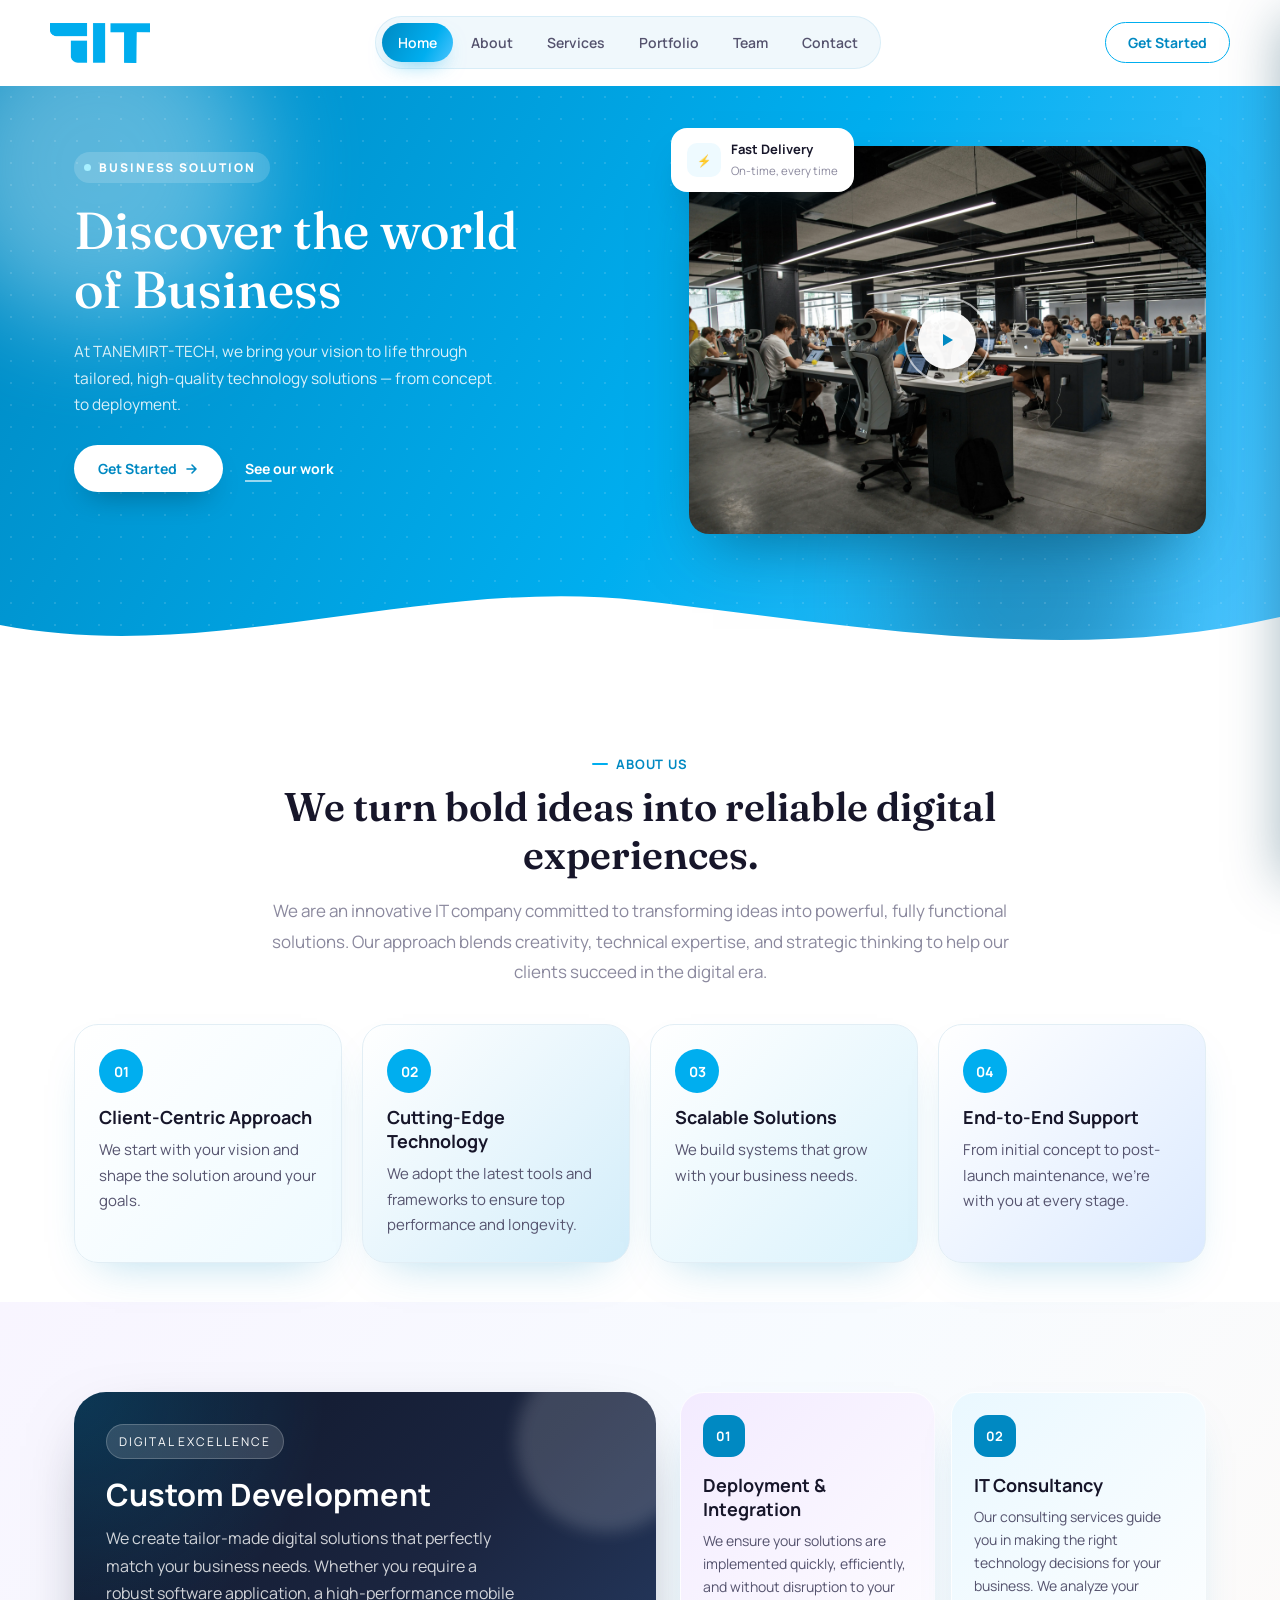
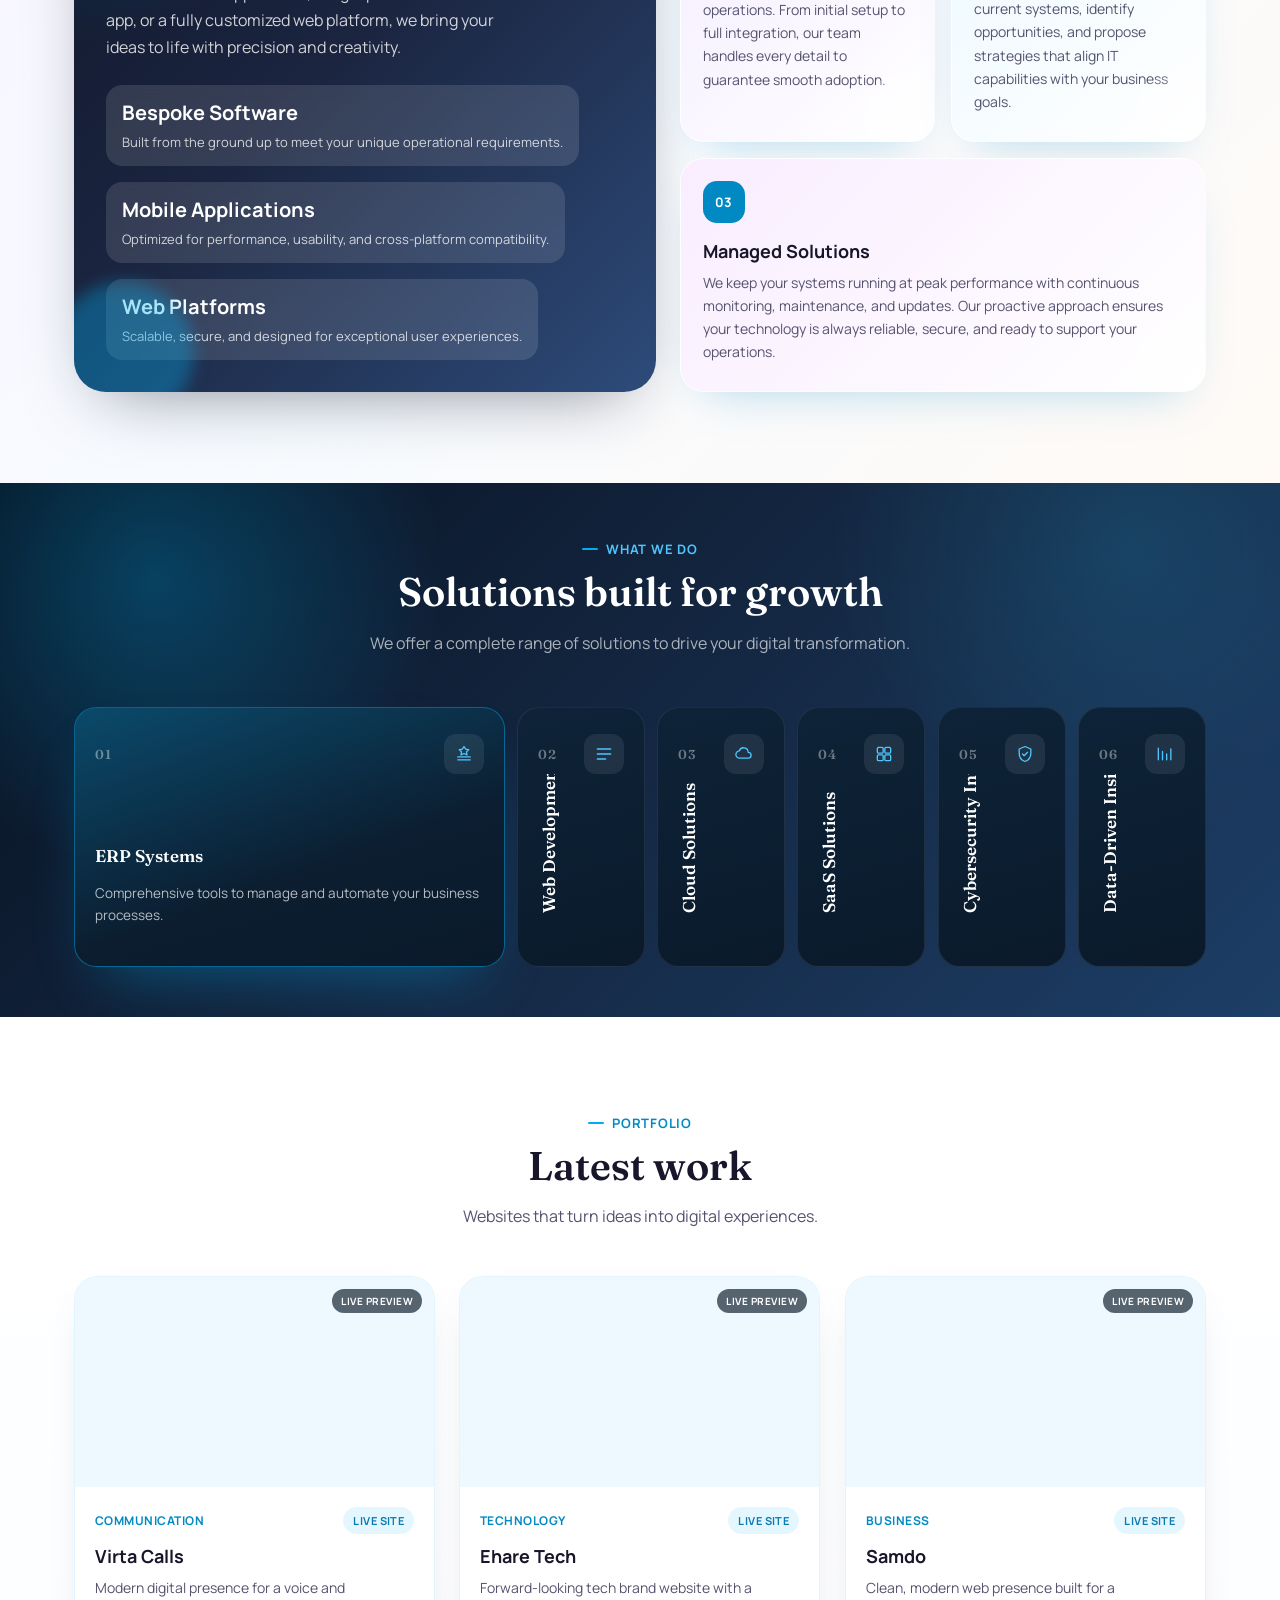
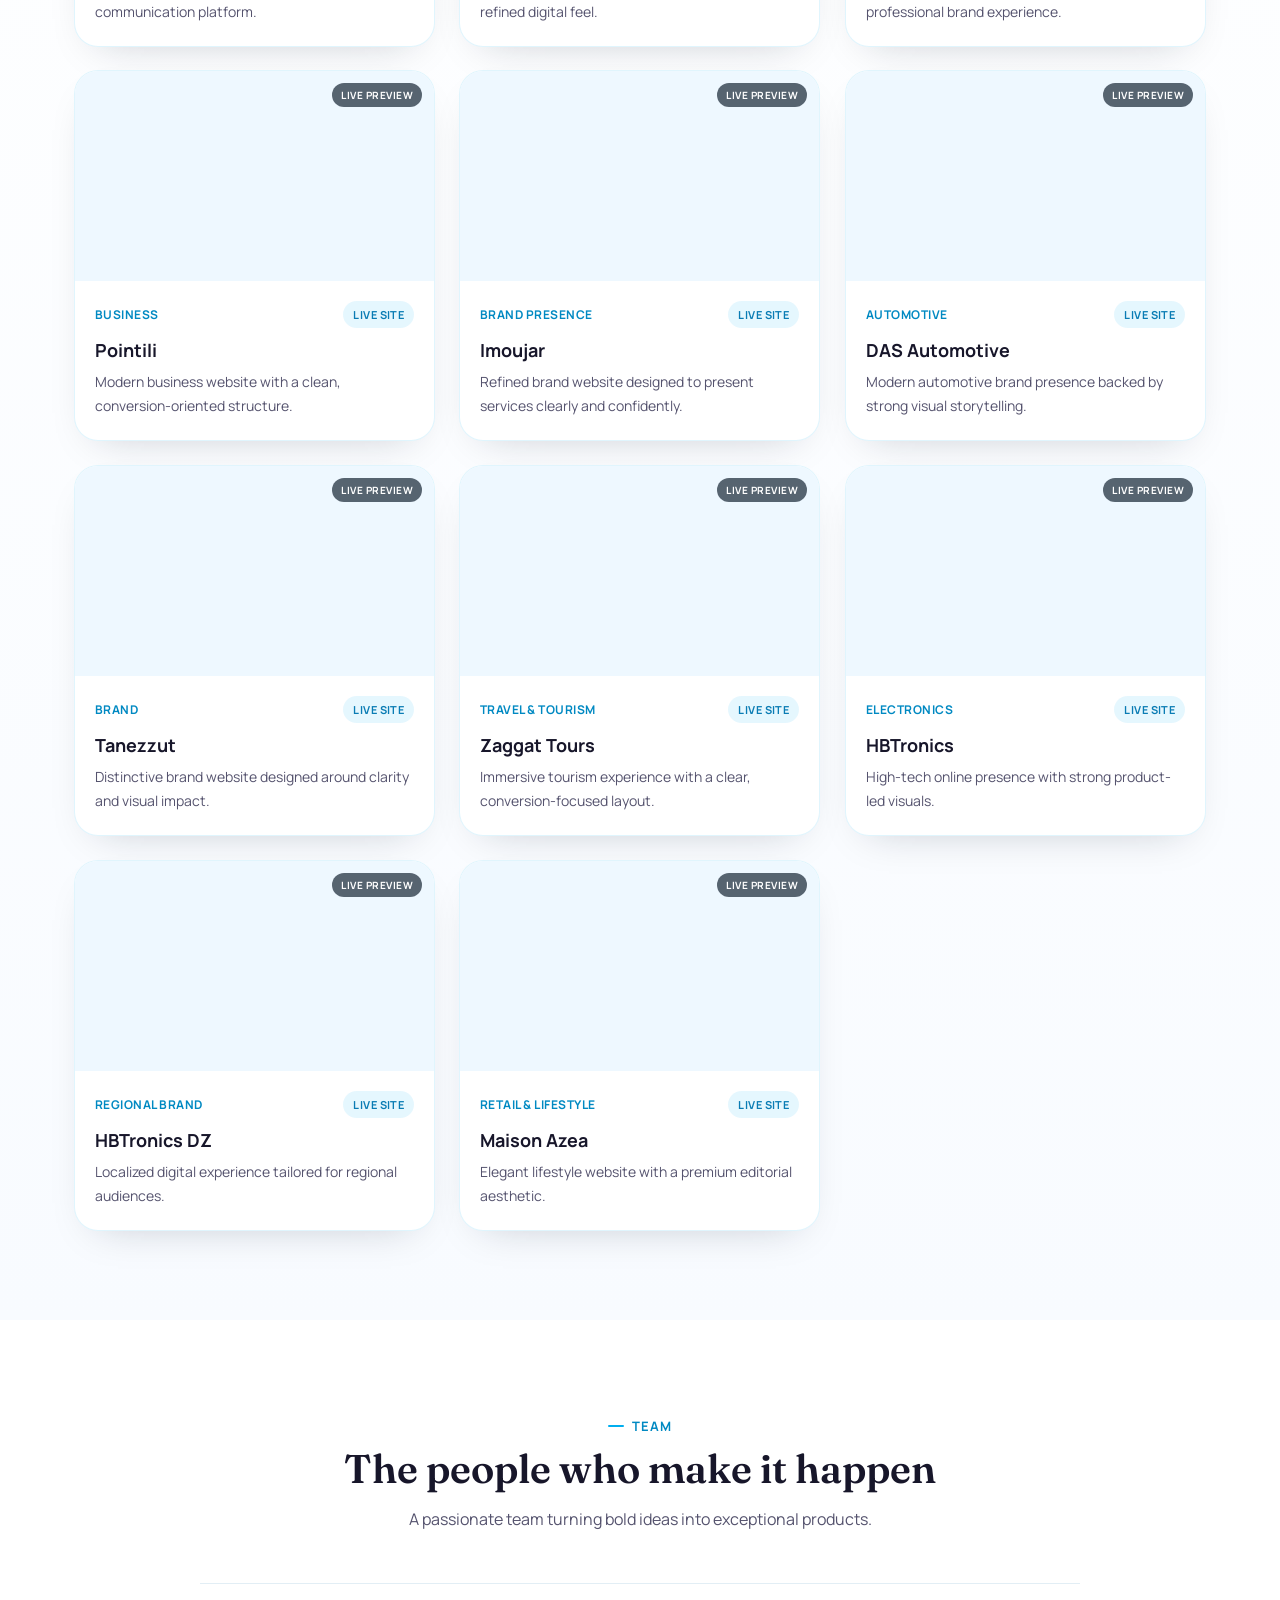
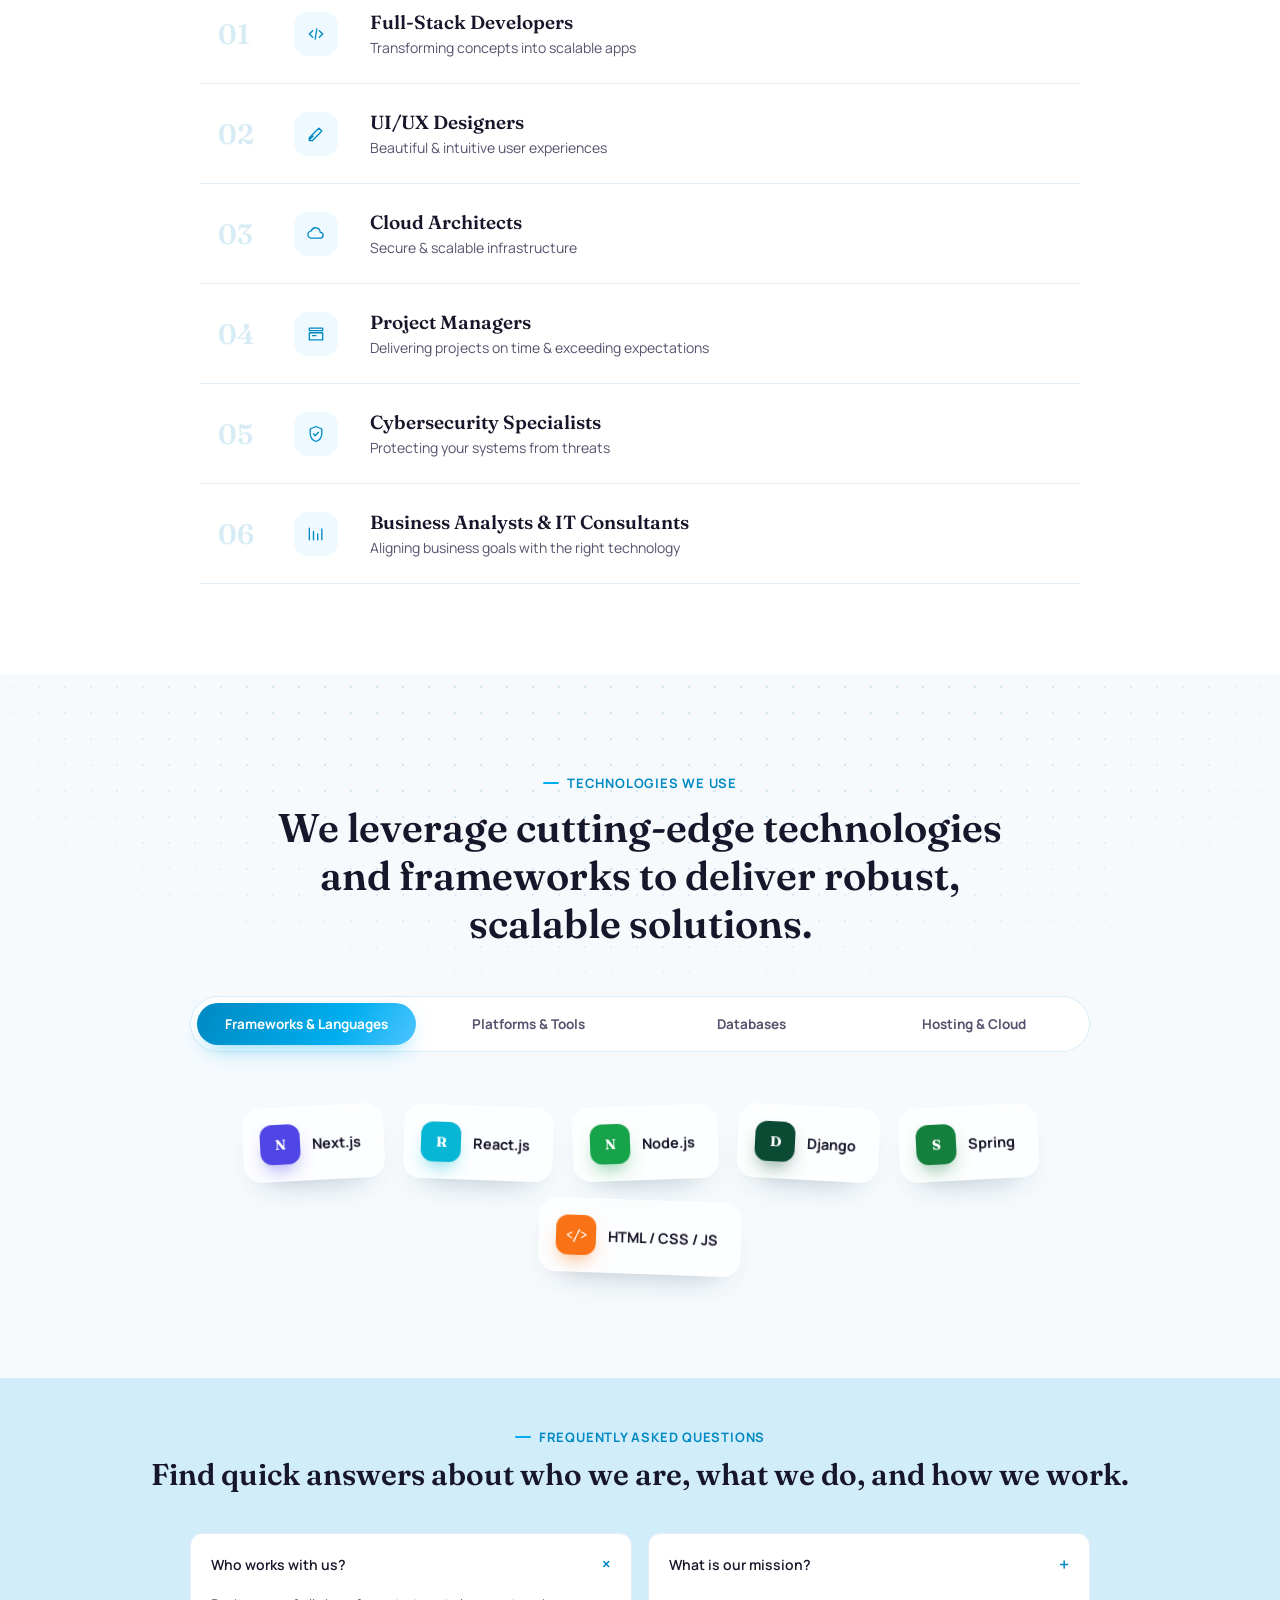
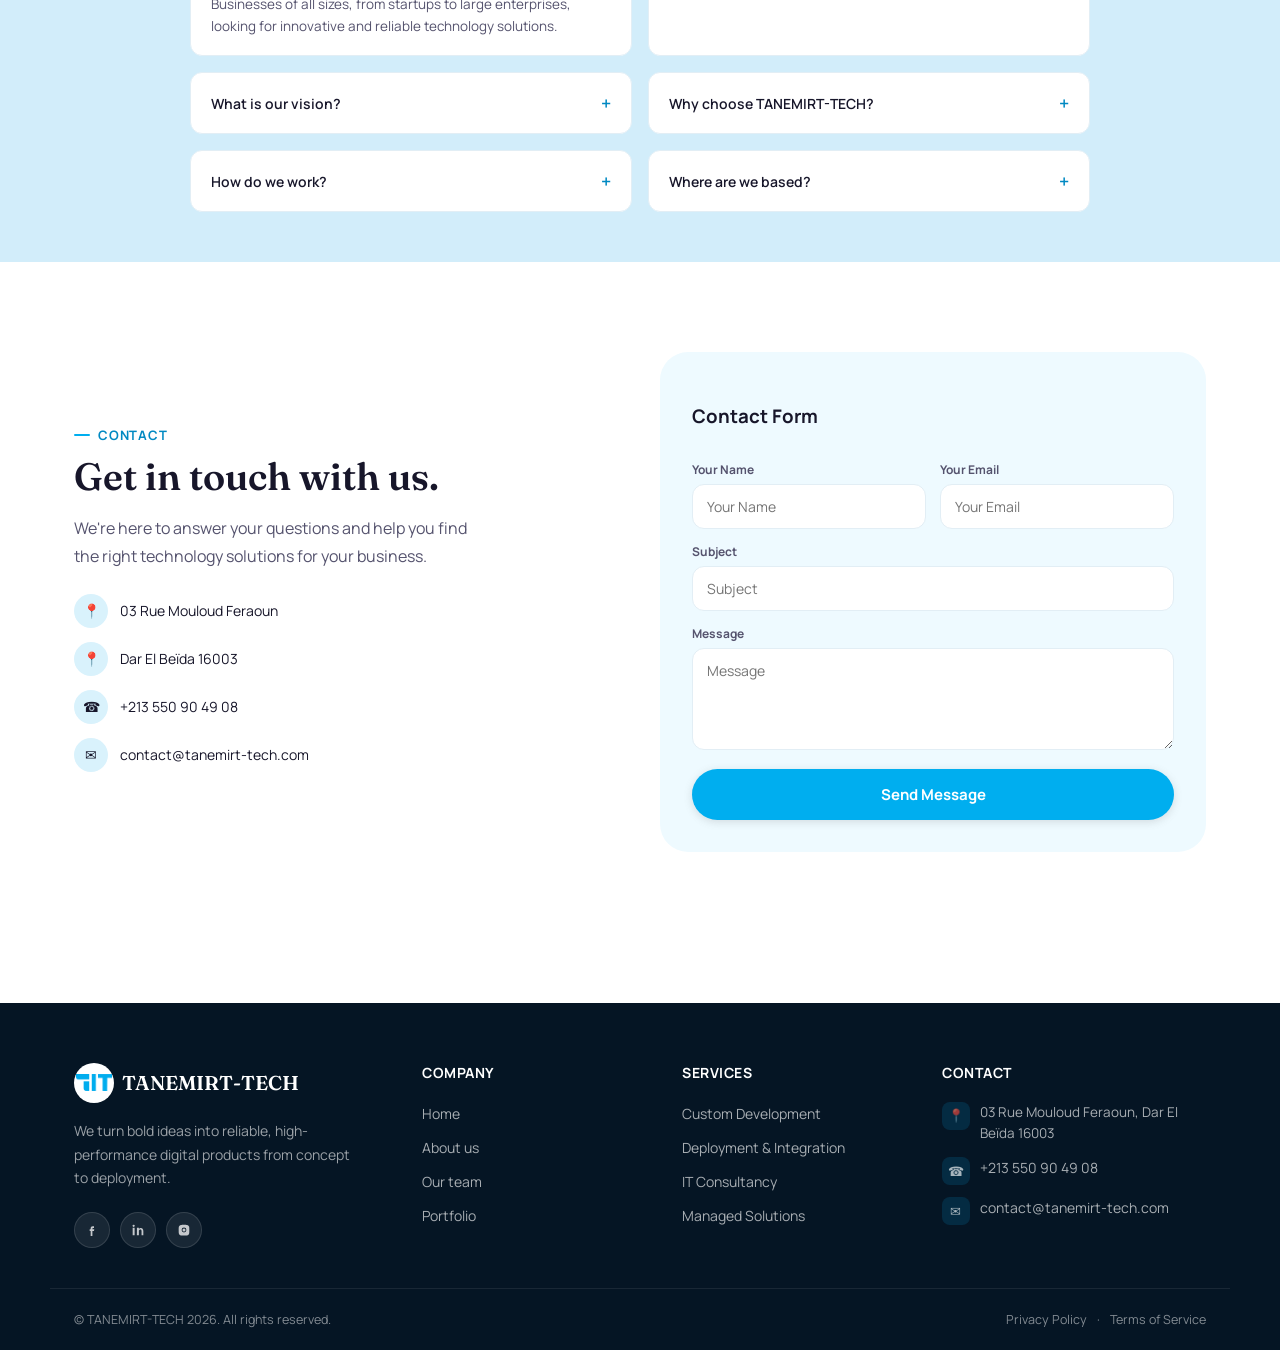
==== commit 93093215: "Initial commit" ====
--- a/index.html
+++ b/index.html
@@ -70,14 +70,11 @@
     <div class="container hero-split-inner">
       <div class="hero-split-copy">
         <span class="hero-split-eyebrow reveal-item" style="--d:0">
-          <span class="eyebrow-dot"></span> Tanemirt-Tech
+          <span class="eyebrow-dot"></span> Business Solution
         </span>
-        <h2 class="reveal-item" style="--d:1">Turning Ideas into <em>Premium Solutions</em></h2>
-        <p class="reveal-item" style="--d:2">
-          At TANEMIRT-TECH, we bring your vision to life through tailored, high-quality technology solutions. From
-          concept to deployment, we work closely with you to design, develop, and deliver products that elevate your
-          business and set you apart in the market.
-        </p>
+        <h2 class="reveal-item" style="--d:1">Discover the world of <em>Business</em></h2>
+        <p class="reveal-item" style="--d:2">At TANEMIRT-TECH, we bring your vision to life through tailored,
+          high-quality technology solutions — from concept to deployment.</p>
         <div class="hero-split-actions reveal-item" style="--d:3">
           <a href="#contact" class="hero-split-btn">
             <span>Get Started</span>
@@ -102,7 +99,7 @@
 
       <div class="hero-split-media reveal-item" style="--d:2">
         <div class="hero-split-photo">
-          <img src="/assets/img/hero-team.jpg" alt="Our team at work" />
+          <img src="/assets/img/hero-bg.webp" alt="Our team at work" />
           <button class="hero-split-play" aria-label="Play video" id="hero-play">
             <svg width="20" height="20" viewBox="0 0 20 20" fill="none">
               <path d="M6 4l10 6-10 6V4z" fill="currentColor" />
@@ -118,12 +115,12 @@
           </div>
         </div>
 
-        <div class="hero-float-card hero-float-card--bottom">
+        <!-- <div class="hero-float-card hero-float-card--bottom">
           <div class="hero-float-rating">
             <span>&#9733;</span><span>&#9733;</span><span>&#9733;</span><span>&#9733;</span><span>&#9733;</span>
           </div>
           <strong>4.9/5 client rating</strong>
-        </div>
+        </div> -->
       </div>
     </div>
 
@@ -366,8 +363,7 @@
             style="background-image:url('https://s0.wp.com/mshots/v1/https%3A%2F%2Fvirta-calls.com%2F?w=1200&h=800');">
             <span class="thumb-badge">Live preview</span>
             <div class="iframe-scaler">
-              <iframe data-src="https://virta-calls.com/" loading="lazy" title="Virta Calls preview" tabindex="-1"
-                sandbox="allow-scripts allow-same-origin"></iframe>
+              <iframe data-src="https://virta-calls.com/" loading="lazy" title="Virta Calls preview" tabindex="-1" sandbox="allow-scripts allow-same-origin"></iframe>
             </div>
             <a class="thumb-live-link" href="https://virta-calls.com/" target="_blank" rel="noreferrer"
               aria-label="Open Virta Calls in a new tab"></a>
@@ -387,8 +383,7 @@
             style="background-image:url('https://s0.wp.com/mshots/v1/https%3A%2F%2Fehare-tech.com%2F?w=1200&h=800');">
             <span class="thumb-badge">Live preview</span>
             <div class="iframe-scaler">
-              <iframe data-src="https://ehare-tech.com/" loading="lazy" title="Ehare Tech preview" tabindex="-1"
-                sandbox="allow-scripts allow-same-origin"></iframe>
+              <iframe data-src="https://ehare-tech.com/" loading="lazy" title="Ehare Tech preview" tabindex="-1" sandbox="allow-scripts allow-same-origin"></iframe>
             </div>
             <a class="thumb-live-link" href="https://ehare-tech.com/" target="_blank" rel="noreferrer"
               aria-label="Open Ehare Tech in a new tab"></a>
@@ -408,8 +403,7 @@
             style="background-image:url('https://s0.wp.com/mshots/v1/https%3A%2F%2Fsamdo.ae?w=1200&h=800');">
             <span class="thumb-badge">Live preview</span>
             <div class="iframe-scaler">
-              <iframe data-src="https://samdo.ae/" loading="lazy" title="Samdo preview" tabindex="-1"
-                sandbox="allow-scripts allow-same-origin"></iframe>
+              <iframe data-src="https://samdo.ae/" loading="lazy" title="Samdo preview" tabindex="-1" sandbox="allow-scripts allow-same-origin"></iframe>
             </div>
             <a class="thumb-live-link" href="https://samdo.ae/" target="_blank" rel="noreferrer"
               aria-label="Open Samdo in a new tab"></a>
@@ -429,8 +423,7 @@
             style="background-image:url('https://s0.wp.com/mshots/v1/https%3A%2F%2Fwww.pointili.com.dz%2F?w=1200&h=800');">
             <span class="thumb-badge">Live preview</span>
             <div class="iframe-scaler">
-              <iframe data-src="https://www.pointili.com.dz/" loading="lazy" title="Pointili preview" tabindex="-1"
-                sandbox="allow-scripts allow-same-origin"></iframe>
+              <iframe data-src="https://www.pointili.com.dz/" loading="lazy" title="Pointili preview" tabindex="-1" sandbox="allow-scripts allow-same-origin"></iframe>
             </div>
             <a class="thumb-live-link" href="https://www.pointili.com.dz/" target="_blank" rel="noreferrer"
               aria-label="Open Pointili in a new tab"></a>
@@ -450,8 +443,7 @@
             style="background-image:url('https://s0.wp.com/mshots/v1/https%3A%2F%2Fimoujar.com%2F?w=1200&h=800');">
             <span class="thumb-badge">Live preview</span>
             <div class="iframe-scaler">
-              <iframe data-src="https://imoujar.com/" loading="lazy" title="Imoujar preview" tabindex="-1"
-                sandbox="allow-scripts allow-same-origin"></iframe>
+              <iframe data-src="https://imoujar.com/" loading="lazy" title="Imoujar preview" tabindex="-1" sandbox="allow-scripts allow-same-origin"></iframe>
             </div>
             <a class="thumb-live-link" href="https://imoujar.com/" target="_blank" rel="noreferrer"
               aria-label="Open Imoujar in a new tab"></a>
@@ -471,8 +463,7 @@
             style="background-image:url('https://s0.wp.com/mshots/v1/https%3A%2F%2Fdasautomotiveam.com.dz%2F?w=1200&h=800');">
             <span class="thumb-badge">Live preview</span>
             <div class="iframe-scaler">
-              <iframe data-src="https://dasautomotiveam.com.dz/" loading="lazy" title="DAS Automotive preview"
-                tabindex="-1" sandbox="allow-scripts allow-same-origin"></iframe>
+              <iframe data-src="https://dasautomotiveam.com.dz/" loading="lazy" title="DAS Automotive preview" tabindex="-1" sandbox="allow-scripts allow-same-origin"></iframe>
             </div>
             <a class="thumb-live-link" href="https://dasautomotiveam.com.dz/" target="_blank" rel="noreferrer"
               aria-label="Open DAS Automotive in a new tab"></a>
@@ -492,8 +483,7 @@
             style="background-image:url('https://s0.wp.com/mshots/v1/https%3A%2F%2Ftanezzut.com?w=1200&h=800');">
             <span class="thumb-badge">Live preview</span>
             <div class="iframe-scaler">
-              <iframe data-src="https://tanezzut.com" loading="lazy" title="Tanezzut preview" tabindex="-1"
-                sandbox="allow-scripts allow-same-origin"></iframe>
+              <iframe data-src="https://tanezzut.com" loading="lazy" title="Tanezzut preview" tabindex="-1" sandbox="allow-scripts allow-same-origin"></iframe>
             </div>
             <a class="thumb-live-link" href="https://tanezzut.com" target="_blank" rel="noreferrer"
               aria-label="Open Tanezzut in a new tab"></a>
@@ -513,8 +503,7 @@
             style="background-image:url('https://s0.wp.com/mshots/v1/https%3A%2F%2Fzaggat-tours.com%2F?w=1200&h=800');">
             <span class="thumb-badge">Live preview</span>
             <div class="iframe-scaler">
-              <iframe data-src="https://zaggat-tours.com/" loading="lazy" title="Zaggat Tours preview" tabindex="-1"
-                sandbox="allow-scripts allow-same-origin"></iframe>
+              <iframe data-src="https://zaggat-tours.com/" loading="lazy" title="Zaggat Tours preview" tabindex="-1" sandbox="allow-scripts allow-same-origin"></iframe>
             </div>
             <a class="thumb-live-link" href="https://zaggat-tours.com/" target="_blank" rel="noreferrer"
               aria-label="Open Zaggat Tours in a new tab"></a>
@@ -534,8 +523,7 @@
             style="background-image:url('https://s0.wp.com/mshots/v1/https%3A%2F%2Fhbtronics.ae%2F?w=1200&h=800');">
             <span class="thumb-badge">Live preview</span>
             <div class="iframe-scaler">
-              <iframe data-src="https://hbtronics.ae/" loading="lazy" title="HBTronics preview" tabindex="-1"
-                sandbox="allow-scripts allow-same-origin"></iframe>
+              <iframe data-src="https://hbtronics.ae/" loading="lazy" title="HBTronics preview" tabindex="-1" sandbox="allow-scripts allow-same-origin"></iframe>
             </div>
             <a class="thumb-live-link" href="https://hbtronics.ae/" target="_blank" rel="noreferrer"
               aria-label="Open HBTronics in a new tab"></a>
@@ -555,8 +543,7 @@
             style="background-image:url('https://s0.wp.com/mshots/v1/https%3A%2F%2Fdz.hbtronics.ae%2F?w=1200&h=800');">
             <span class="thumb-badge">Live preview</span>
             <div class="iframe-scaler">
-              <iframe data-src="https://dz.hbtronics.ae/" loading="lazy" title="HBTronics DZ preview" tabindex="-1"
-                sandbox="allow-scripts allow-same-origin"></iframe>
+              <iframe data-src="https://dz.hbtronics.ae/" loading="lazy" title="HBTronics DZ preview" tabindex="-1" sandbox="allow-scripts allow-same-origin"></iframe>
             </div>
             <a class="thumb-live-link" href="https://dz.hbtronics.ae/" target="_blank" rel="noreferrer"
               aria-label="Open HBTronics DZ in a new tab"></a>
@@ -576,8 +563,7 @@
             style="background-image:url('https://s0.wp.com/mshots/v1/https%3A%2F%2Fwww.maison-azea.com%2F?w=1200&h=800');">
             <span class="thumb-badge">Live preview</span>
             <div class="iframe-scaler">
-              <iframe data-src="https://www.maison-azea.com/" loading="lazy" title="Maison Azea preview" tabindex="-1"
-                sandbox="allow-scripts allow-same-origin"></iframe>
+              <iframe data-src="https://www.maison-azea.com/" loading="lazy" title="Maison Azea preview" tabindex="-1" sandbox="allow-scripts allow-same-origin"></iframe>
             </div>
             <a class="thumb-live-link" href="https://www.maison-azea.com/" target="_blank" rel="noreferrer"
               aria-label="Open Maison Azea in a new tab"></a>
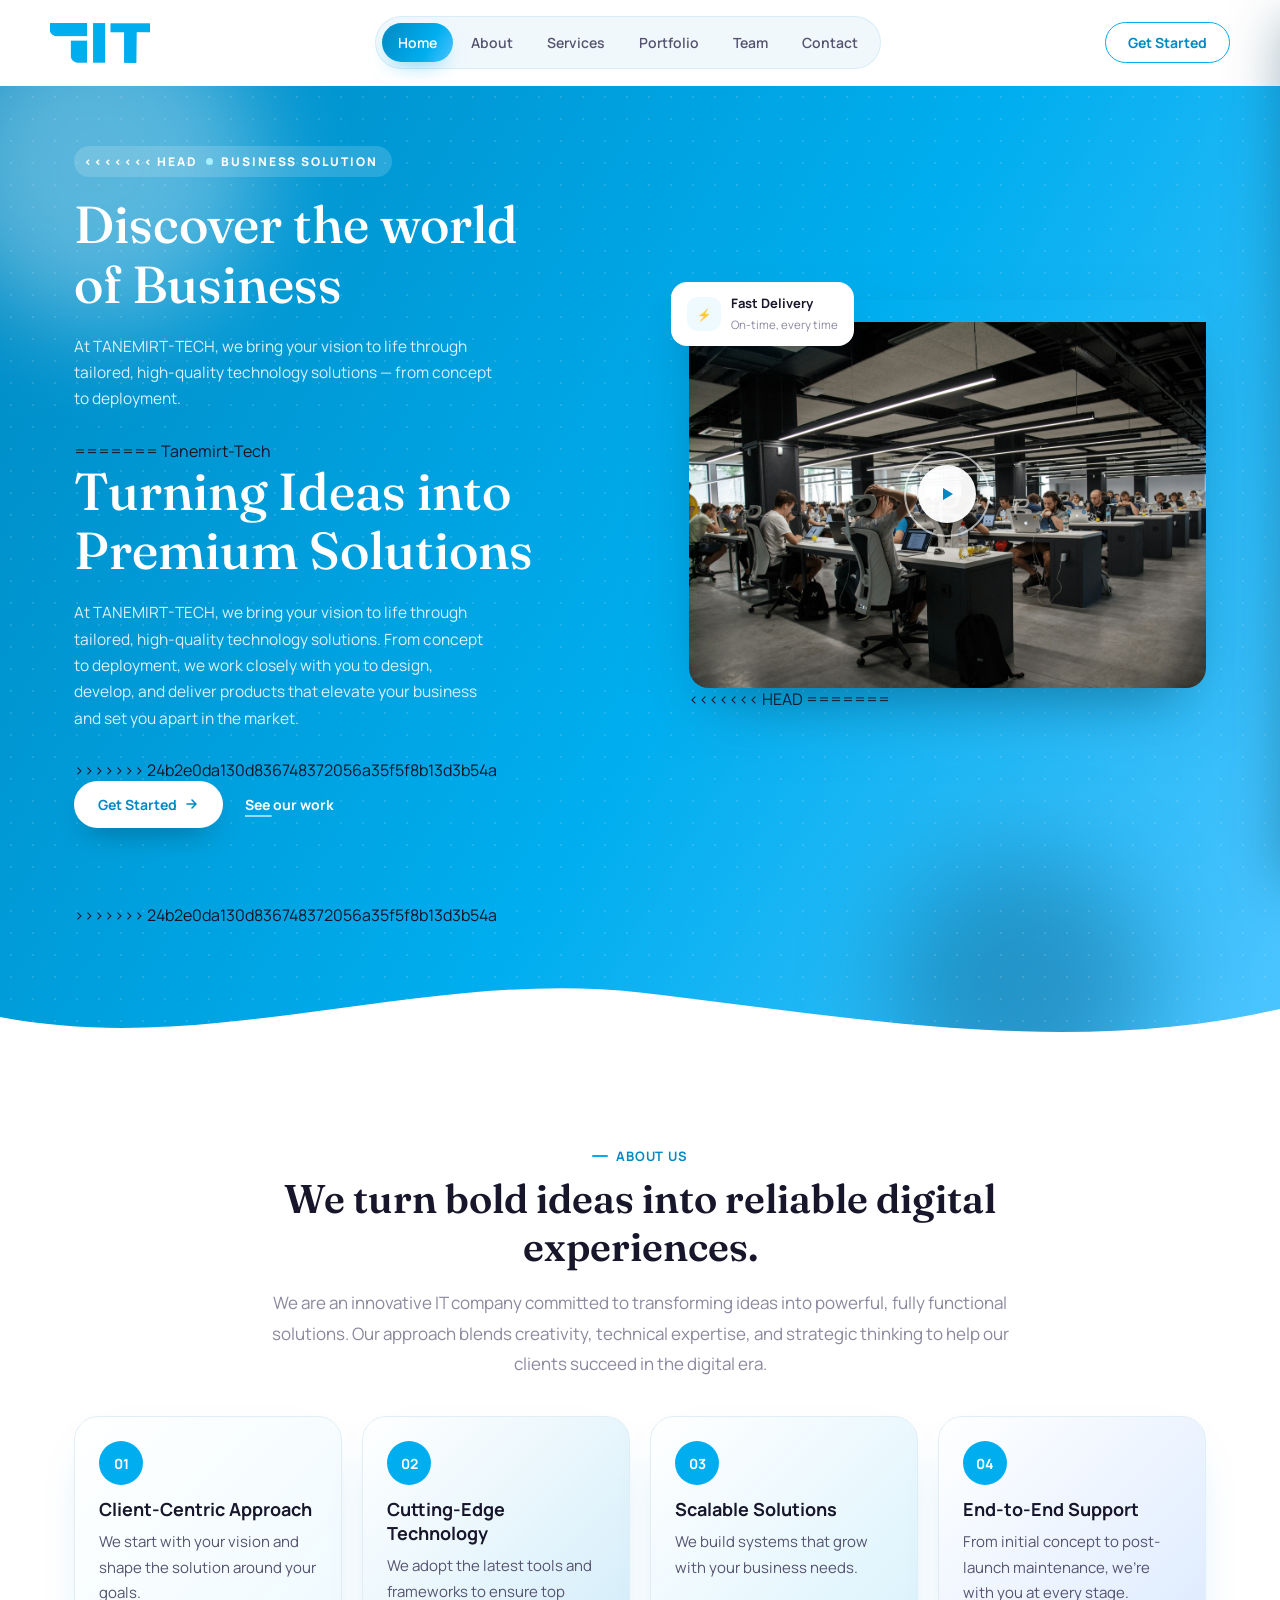
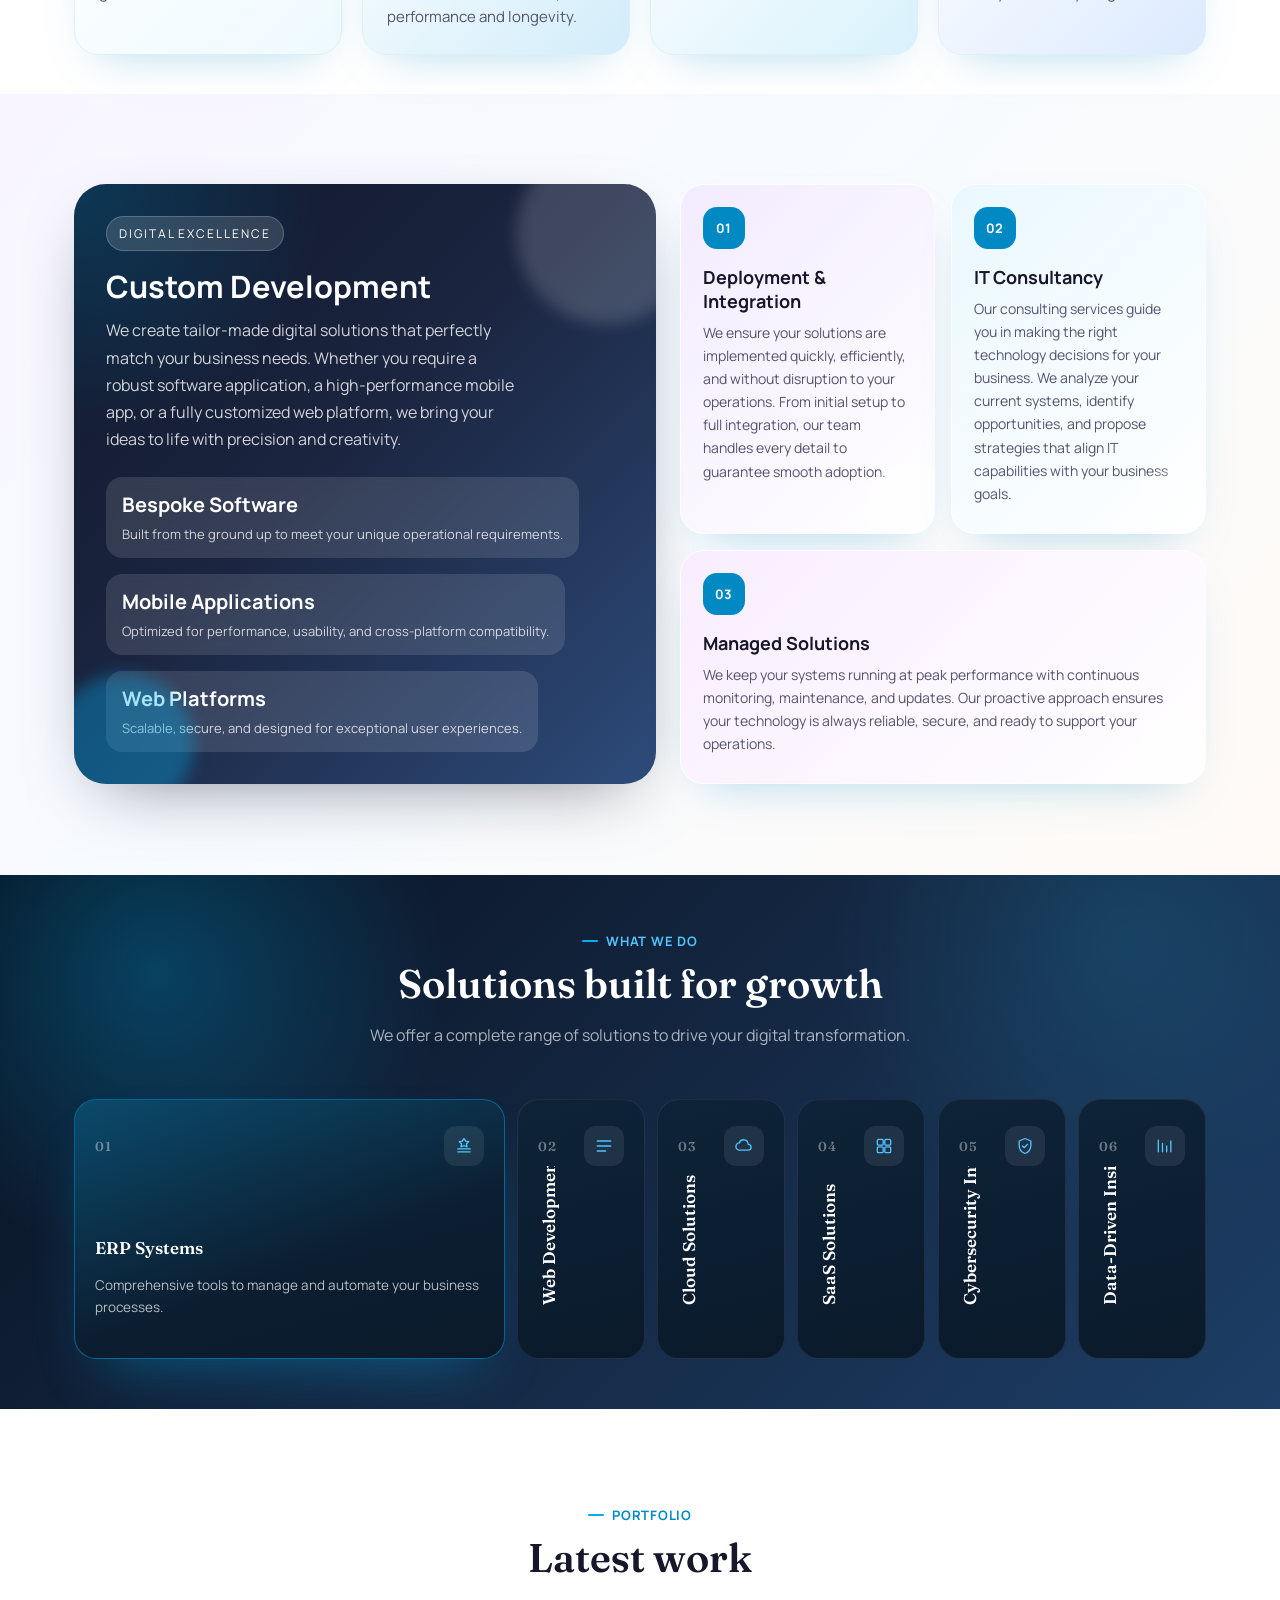
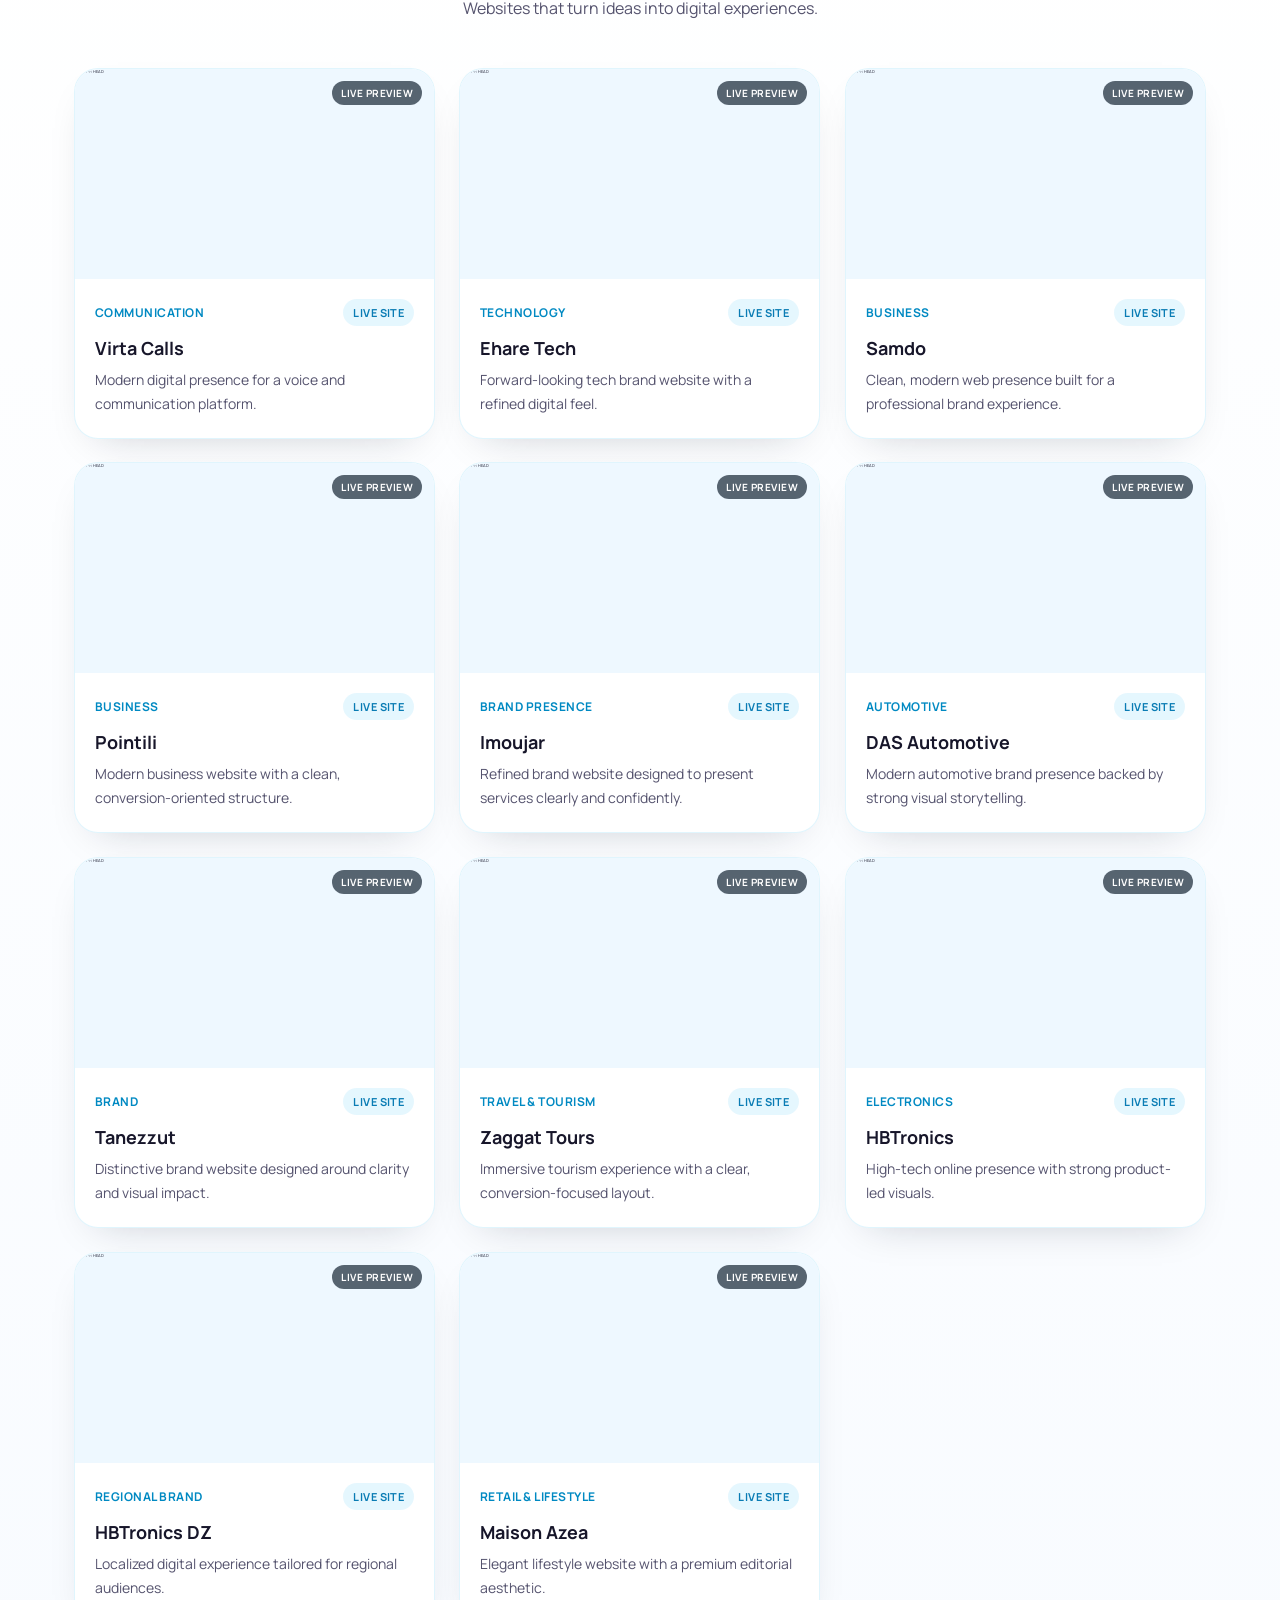
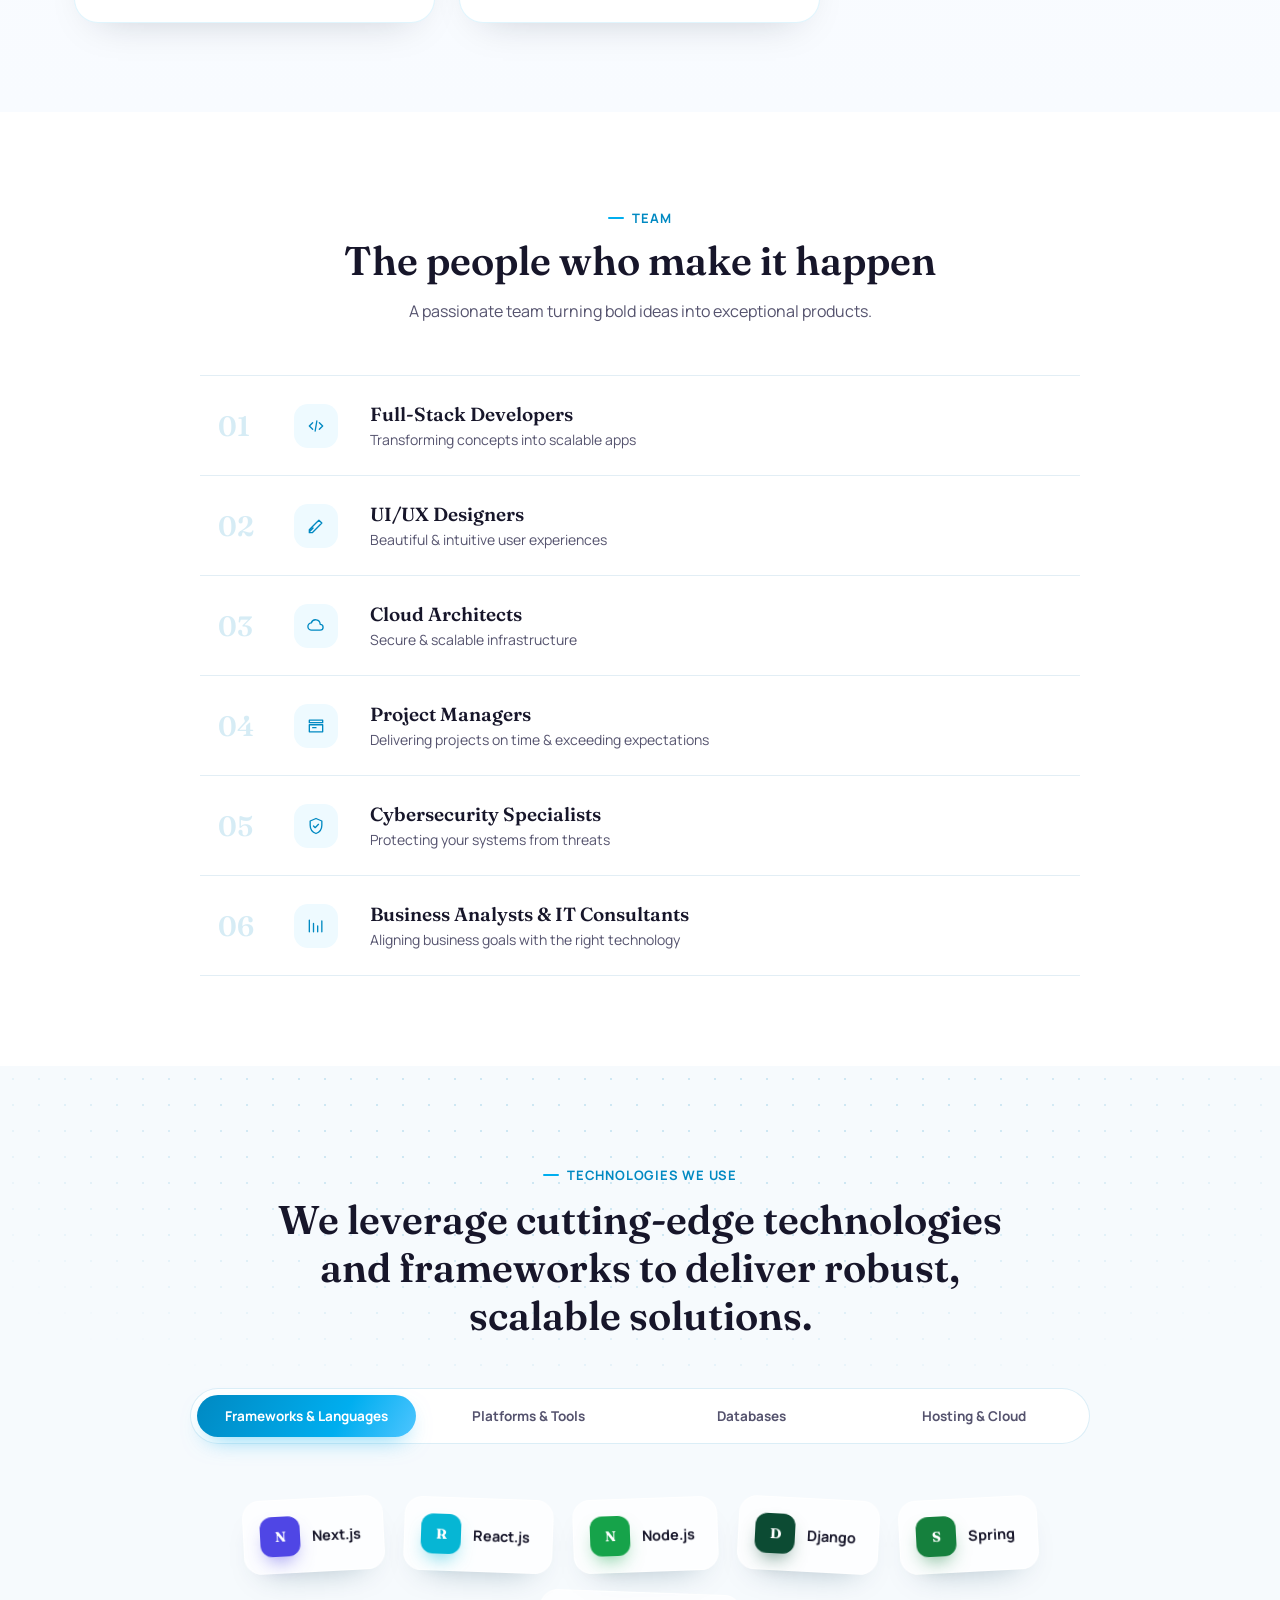
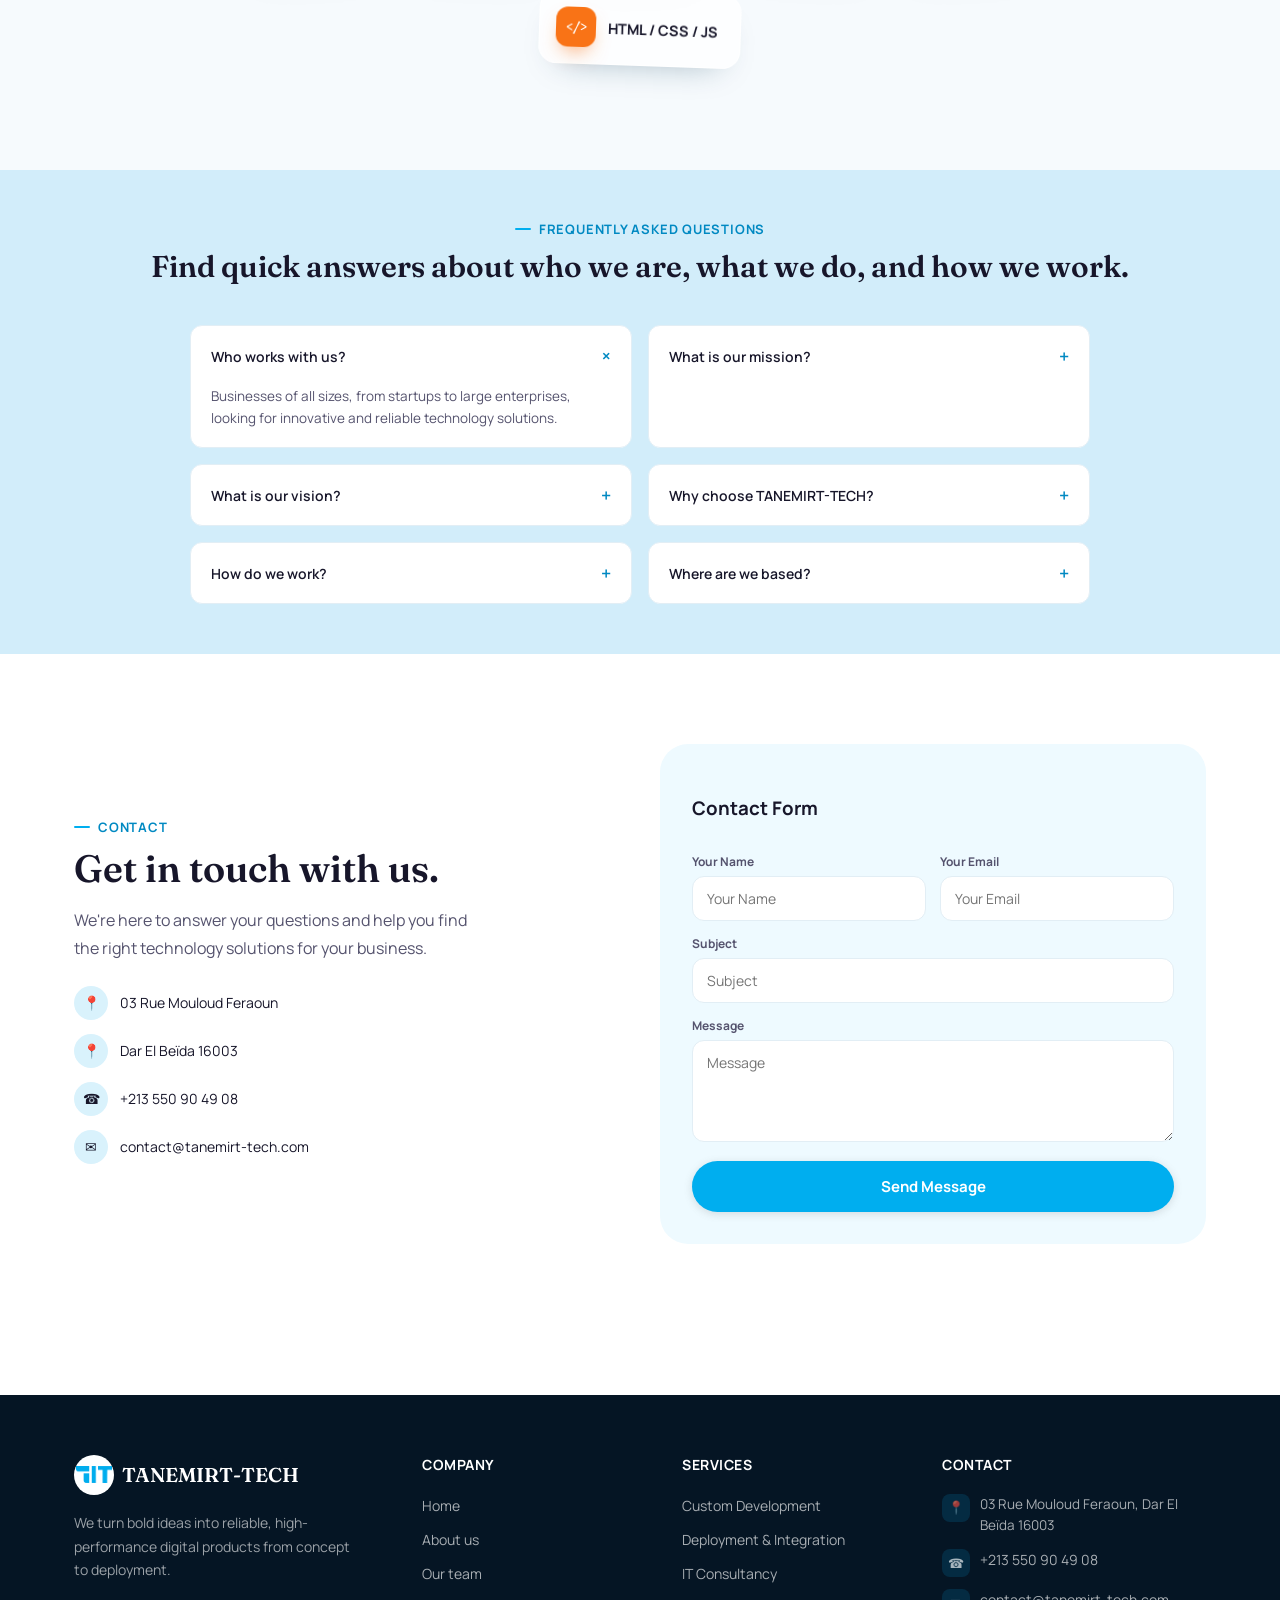
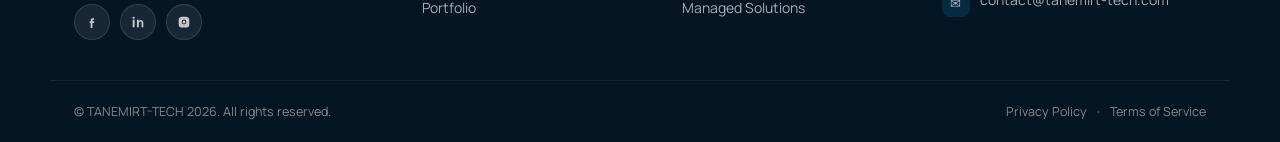
==== commit 315758ec: "Merge local project" ====
--- a/index.html
+++ b/index.html
@@ -70,11 +70,22 @@
     <div class="container hero-split-inner">
       <div class="hero-split-copy">
         <span class="hero-split-eyebrow reveal-item" style="--d:0">
+<<<<<<< HEAD
           <span class="eyebrow-dot"></span> Business Solution
         </span>
         <h2 class="reveal-item" style="--d:1">Discover the world of <em>Business</em></h2>
         <p class="reveal-item" style="--d:2">At TANEMIRT-TECH, we bring your vision to life through tailored,
           high-quality technology solutions — from concept to deployment.</p>
+=======
+          <span class="eyebrow-dot"></span> Tanemirt-Tech
+        </span>
+        <h2 class="reveal-item" style="--d:1">Turning Ideas into <em>Premium Solutions</em></h2>
+        <p class="reveal-item" style="--d:2">
+          At TANEMIRT-TECH, we bring your vision to life through tailored, high-quality technology solutions. From
+          concept to deployment, we work closely with you to design, develop, and deliver products that elevate your
+          business and set you apart in the market.
+        </p>
+>>>>>>> 24b2e0da130d836748372056a35f5f8b13d3b54a
         <div class="hero-split-actions reveal-item" style="--d:3">
           <a href="#contact" class="hero-split-btn">
             <span>Get Started</span>
@@ -99,7 +110,11 @@
 
       <div class="hero-split-media reveal-item" style="--d:2">
         <div class="hero-split-photo">
+<<<<<<< HEAD
           <img src="/assets/img/hero-bg.webp" alt="Our team at work" />
+=======
+          <img src="/assets/img/hero-team.jpg" alt="Our team at work" />
+>>>>>>> 24b2e0da130d836748372056a35f5f8b13d3b54a
           <button class="hero-split-play" aria-label="Play video" id="hero-play">
             <svg width="20" height="20" viewBox="0 0 20 20" fill="none">
               <path d="M6 4l10 6-10 6V4z" fill="currentColor" />
@@ -115,12 +130,20 @@
           </div>
         </div>
 
+<<<<<<< HEAD
         <!-- <div class="hero-float-card hero-float-card--bottom">
+=======
+        <div class="hero-float-card hero-float-card--bottom">
+>>>>>>> 24b2e0da130d836748372056a35f5f8b13d3b54a
           <div class="hero-float-rating">
             <span>&#9733;</span><span>&#9733;</span><span>&#9733;</span><span>&#9733;</span><span>&#9733;</span>
           </div>
           <strong>4.9/5 client rating</strong>
+<<<<<<< HEAD
         </div> -->
+=======
+        </div>
+>>>>>>> 24b2e0da130d836748372056a35f5f8b13d3b54a
       </div>
     </div>
 
@@ -363,7 +386,12 @@
             style="background-image:url('https://s0.wp.com/mshots/v1/https%3A%2F%2Fvirta-calls.com%2F?w=1200&h=800');">
             <span class="thumb-badge">Live preview</span>
             <div class="iframe-scaler">
+<<<<<<< HEAD
               <iframe data-src="https://virta-calls.com/" loading="lazy" title="Virta Calls preview" tabindex="-1" sandbox="allow-scripts allow-same-origin"></iframe>
+=======
+              <iframe data-src="https://virta-calls.com/" loading="lazy" title="Virta Calls preview" tabindex="-1"
+                sandbox="allow-scripts allow-same-origin"></iframe>
+>>>>>>> 24b2e0da130d836748372056a35f5f8b13d3b54a
             </div>
             <a class="thumb-live-link" href="https://virta-calls.com/" target="_blank" rel="noreferrer"
               aria-label="Open Virta Calls in a new tab"></a>
@@ -383,7 +411,12 @@
             style="background-image:url('https://s0.wp.com/mshots/v1/https%3A%2F%2Fehare-tech.com%2F?w=1200&h=800');">
             <span class="thumb-badge">Live preview</span>
             <div class="iframe-scaler">
+<<<<<<< HEAD
               <iframe data-src="https://ehare-tech.com/" loading="lazy" title="Ehare Tech preview" tabindex="-1" sandbox="allow-scripts allow-same-origin"></iframe>
+=======
+              <iframe data-src="https://ehare-tech.com/" loading="lazy" title="Ehare Tech preview" tabindex="-1"
+                sandbox="allow-scripts allow-same-origin"></iframe>
+>>>>>>> 24b2e0da130d836748372056a35f5f8b13d3b54a
             </div>
             <a class="thumb-live-link" href="https://ehare-tech.com/" target="_blank" rel="noreferrer"
               aria-label="Open Ehare Tech in a new tab"></a>
@@ -403,7 +436,12 @@
             style="background-image:url('https://s0.wp.com/mshots/v1/https%3A%2F%2Fsamdo.ae?w=1200&h=800');">
             <span class="thumb-badge">Live preview</span>
             <div class="iframe-scaler">
+<<<<<<< HEAD
               <iframe data-src="https://samdo.ae/" loading="lazy" title="Samdo preview" tabindex="-1" sandbox="allow-scripts allow-same-origin"></iframe>
+=======
+              <iframe data-src="https://samdo.ae/" loading="lazy" title="Samdo preview" tabindex="-1"
+                sandbox="allow-scripts allow-same-origin"></iframe>
+>>>>>>> 24b2e0da130d836748372056a35f5f8b13d3b54a
             </div>
             <a class="thumb-live-link" href="https://samdo.ae/" target="_blank" rel="noreferrer"
               aria-label="Open Samdo in a new tab"></a>
@@ -423,7 +461,12 @@
             style="background-image:url('https://s0.wp.com/mshots/v1/https%3A%2F%2Fwww.pointili.com.dz%2F?w=1200&h=800');">
             <span class="thumb-badge">Live preview</span>
             <div class="iframe-scaler">
+<<<<<<< HEAD
               <iframe data-src="https://www.pointili.com.dz/" loading="lazy" title="Pointili preview" tabindex="-1" sandbox="allow-scripts allow-same-origin"></iframe>
+=======
+              <iframe data-src="https://www.pointili.com.dz/" loading="lazy" title="Pointili preview" tabindex="-1"
+                sandbox="allow-scripts allow-same-origin"></iframe>
+>>>>>>> 24b2e0da130d836748372056a35f5f8b13d3b54a
             </div>
             <a class="thumb-live-link" href="https://www.pointili.com.dz/" target="_blank" rel="noreferrer"
               aria-label="Open Pointili in a new tab"></a>
@@ -443,7 +486,12 @@
             style="background-image:url('https://s0.wp.com/mshots/v1/https%3A%2F%2Fimoujar.com%2F?w=1200&h=800');">
             <span class="thumb-badge">Live preview</span>
             <div class="iframe-scaler">
+<<<<<<< HEAD
               <iframe data-src="https://imoujar.com/" loading="lazy" title="Imoujar preview" tabindex="-1" sandbox="allow-scripts allow-same-origin"></iframe>
+=======
+              <iframe data-src="https://imoujar.com/" loading="lazy" title="Imoujar preview" tabindex="-1"
+                sandbox="allow-scripts allow-same-origin"></iframe>
+>>>>>>> 24b2e0da130d836748372056a35f5f8b13d3b54a
             </div>
             <a class="thumb-live-link" href="https://imoujar.com/" target="_blank" rel="noreferrer"
               aria-label="Open Imoujar in a new tab"></a>
@@ -463,7 +511,12 @@
             style="background-image:url('https://s0.wp.com/mshots/v1/https%3A%2F%2Fdasautomotiveam.com.dz%2F?w=1200&h=800');">
             <span class="thumb-badge">Live preview</span>
             <div class="iframe-scaler">
+<<<<<<< HEAD
               <iframe data-src="https://dasautomotiveam.com.dz/" loading="lazy" title="DAS Automotive preview" tabindex="-1" sandbox="allow-scripts allow-same-origin"></iframe>
+=======
+              <iframe data-src="https://dasautomotiveam.com.dz/" loading="lazy" title="DAS Automotive preview"
+                tabindex="-1" sandbox="allow-scripts allow-same-origin"></iframe>
+>>>>>>> 24b2e0da130d836748372056a35f5f8b13d3b54a
             </div>
             <a class="thumb-live-link" href="https://dasautomotiveam.com.dz/" target="_blank" rel="noreferrer"
               aria-label="Open DAS Automotive in a new tab"></a>
@@ -483,7 +536,12 @@
             style="background-image:url('https://s0.wp.com/mshots/v1/https%3A%2F%2Ftanezzut.com?w=1200&h=800');">
             <span class="thumb-badge">Live preview</span>
             <div class="iframe-scaler">
+<<<<<<< HEAD
               <iframe data-src="https://tanezzut.com" loading="lazy" title="Tanezzut preview" tabindex="-1" sandbox="allow-scripts allow-same-origin"></iframe>
+=======
+              <iframe data-src="https://tanezzut.com" loading="lazy" title="Tanezzut preview" tabindex="-1"
+                sandbox="allow-scripts allow-same-origin"></iframe>
+>>>>>>> 24b2e0da130d836748372056a35f5f8b13d3b54a
             </div>
             <a class="thumb-live-link" href="https://tanezzut.com" target="_blank" rel="noreferrer"
               aria-label="Open Tanezzut in a new tab"></a>
@@ -503,7 +561,12 @@
             style="background-image:url('https://s0.wp.com/mshots/v1/https%3A%2F%2Fzaggat-tours.com%2F?w=1200&h=800');">
             <span class="thumb-badge">Live preview</span>
             <div class="iframe-scaler">
+<<<<<<< HEAD
               <iframe data-src="https://zaggat-tours.com/" loading="lazy" title="Zaggat Tours preview" tabindex="-1" sandbox="allow-scripts allow-same-origin"></iframe>
+=======
+              <iframe data-src="https://zaggat-tours.com/" loading="lazy" title="Zaggat Tours preview" tabindex="-1"
+                sandbox="allow-scripts allow-same-origin"></iframe>
+>>>>>>> 24b2e0da130d836748372056a35f5f8b13d3b54a
             </div>
             <a class="thumb-live-link" href="https://zaggat-tours.com/" target="_blank" rel="noreferrer"
               aria-label="Open Zaggat Tours in a new tab"></a>
@@ -523,7 +586,12 @@
             style="background-image:url('https://s0.wp.com/mshots/v1/https%3A%2F%2Fhbtronics.ae%2F?w=1200&h=800');">
             <span class="thumb-badge">Live preview</span>
             <div class="iframe-scaler">
+<<<<<<< HEAD
               <iframe data-src="https://hbtronics.ae/" loading="lazy" title="HBTronics preview" tabindex="-1" sandbox="allow-scripts allow-same-origin"></iframe>
+=======
+              <iframe data-src="https://hbtronics.ae/" loading="lazy" title="HBTronics preview" tabindex="-1"
+                sandbox="allow-scripts allow-same-origin"></iframe>
+>>>>>>> 24b2e0da130d836748372056a35f5f8b13d3b54a
             </div>
             <a class="thumb-live-link" href="https://hbtronics.ae/" target="_blank" rel="noreferrer"
               aria-label="Open HBTronics in a new tab"></a>
@@ -543,7 +611,12 @@
             style="background-image:url('https://s0.wp.com/mshots/v1/https%3A%2F%2Fdz.hbtronics.ae%2F?w=1200&h=800');">
             <span class="thumb-badge">Live preview</span>
             <div class="iframe-scaler">
+<<<<<<< HEAD
               <iframe data-src="https://dz.hbtronics.ae/" loading="lazy" title="HBTronics DZ preview" tabindex="-1" sandbox="allow-scripts allow-same-origin"></iframe>
+=======
+              <iframe data-src="https://dz.hbtronics.ae/" loading="lazy" title="HBTronics DZ preview" tabindex="-1"
+                sandbox="allow-scripts allow-same-origin"></iframe>
+>>>>>>> 24b2e0da130d836748372056a35f5f8b13d3b54a
             </div>
             <a class="thumb-live-link" href="https://dz.hbtronics.ae/" target="_blank" rel="noreferrer"
               aria-label="Open HBTronics DZ in a new tab"></a>
@@ -563,7 +636,12 @@
             style="background-image:url('https://s0.wp.com/mshots/v1/https%3A%2F%2Fwww.maison-azea.com%2F?w=1200&h=800');">
             <span class="thumb-badge">Live preview</span>
             <div class="iframe-scaler">
+<<<<<<< HEAD
               <iframe data-src="https://www.maison-azea.com/" loading="lazy" title="Maison Azea preview" tabindex="-1" sandbox="allow-scripts allow-same-origin"></iframe>
+=======
+              <iframe data-src="https://www.maison-azea.com/" loading="lazy" title="Maison Azea preview" tabindex="-1"
+                sandbox="allow-scripts allow-same-origin"></iframe>
+>>>>>>> 24b2e0da130d836748372056a35f5f8b13d3b54a
             </div>
             <a class="thumb-live-link" href="https://www.maison-azea.com/" target="_blank" rel="noreferrer"
               aria-label="Open Maison Azea in a new tab"></a>
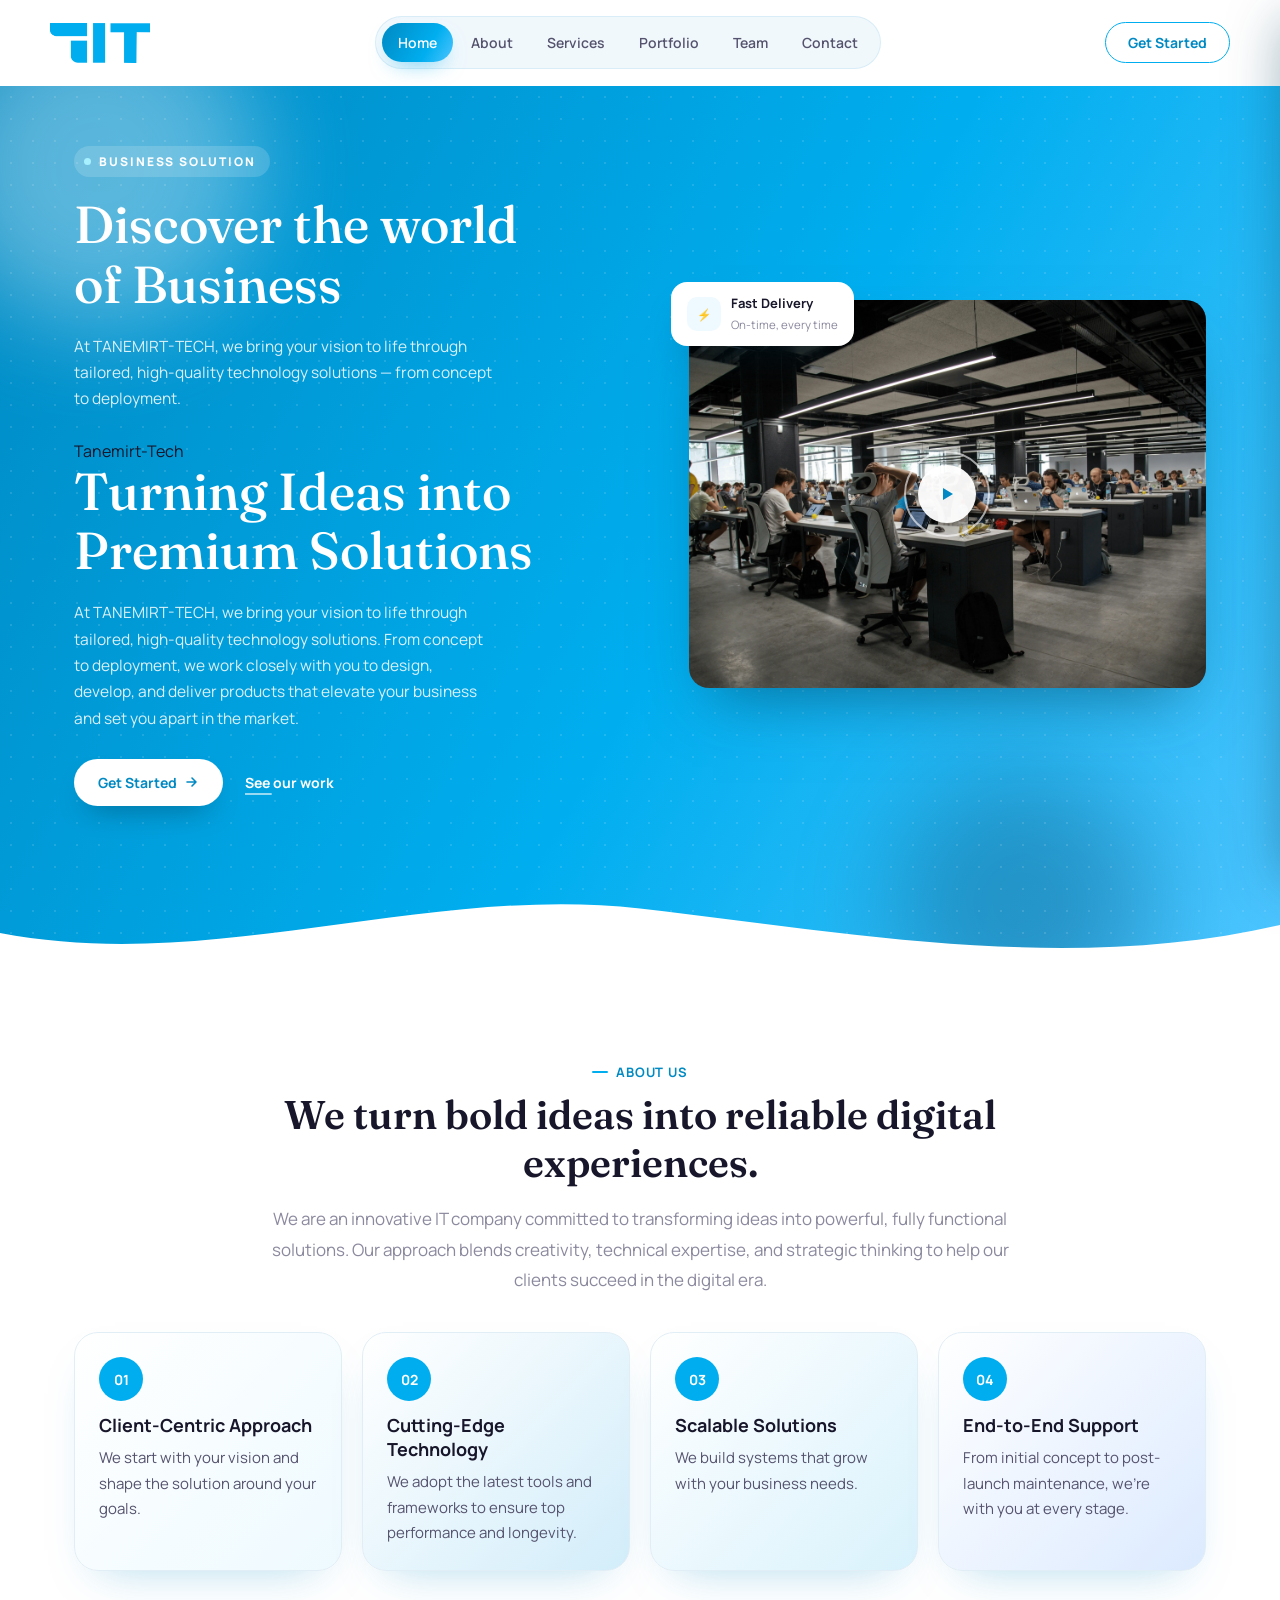
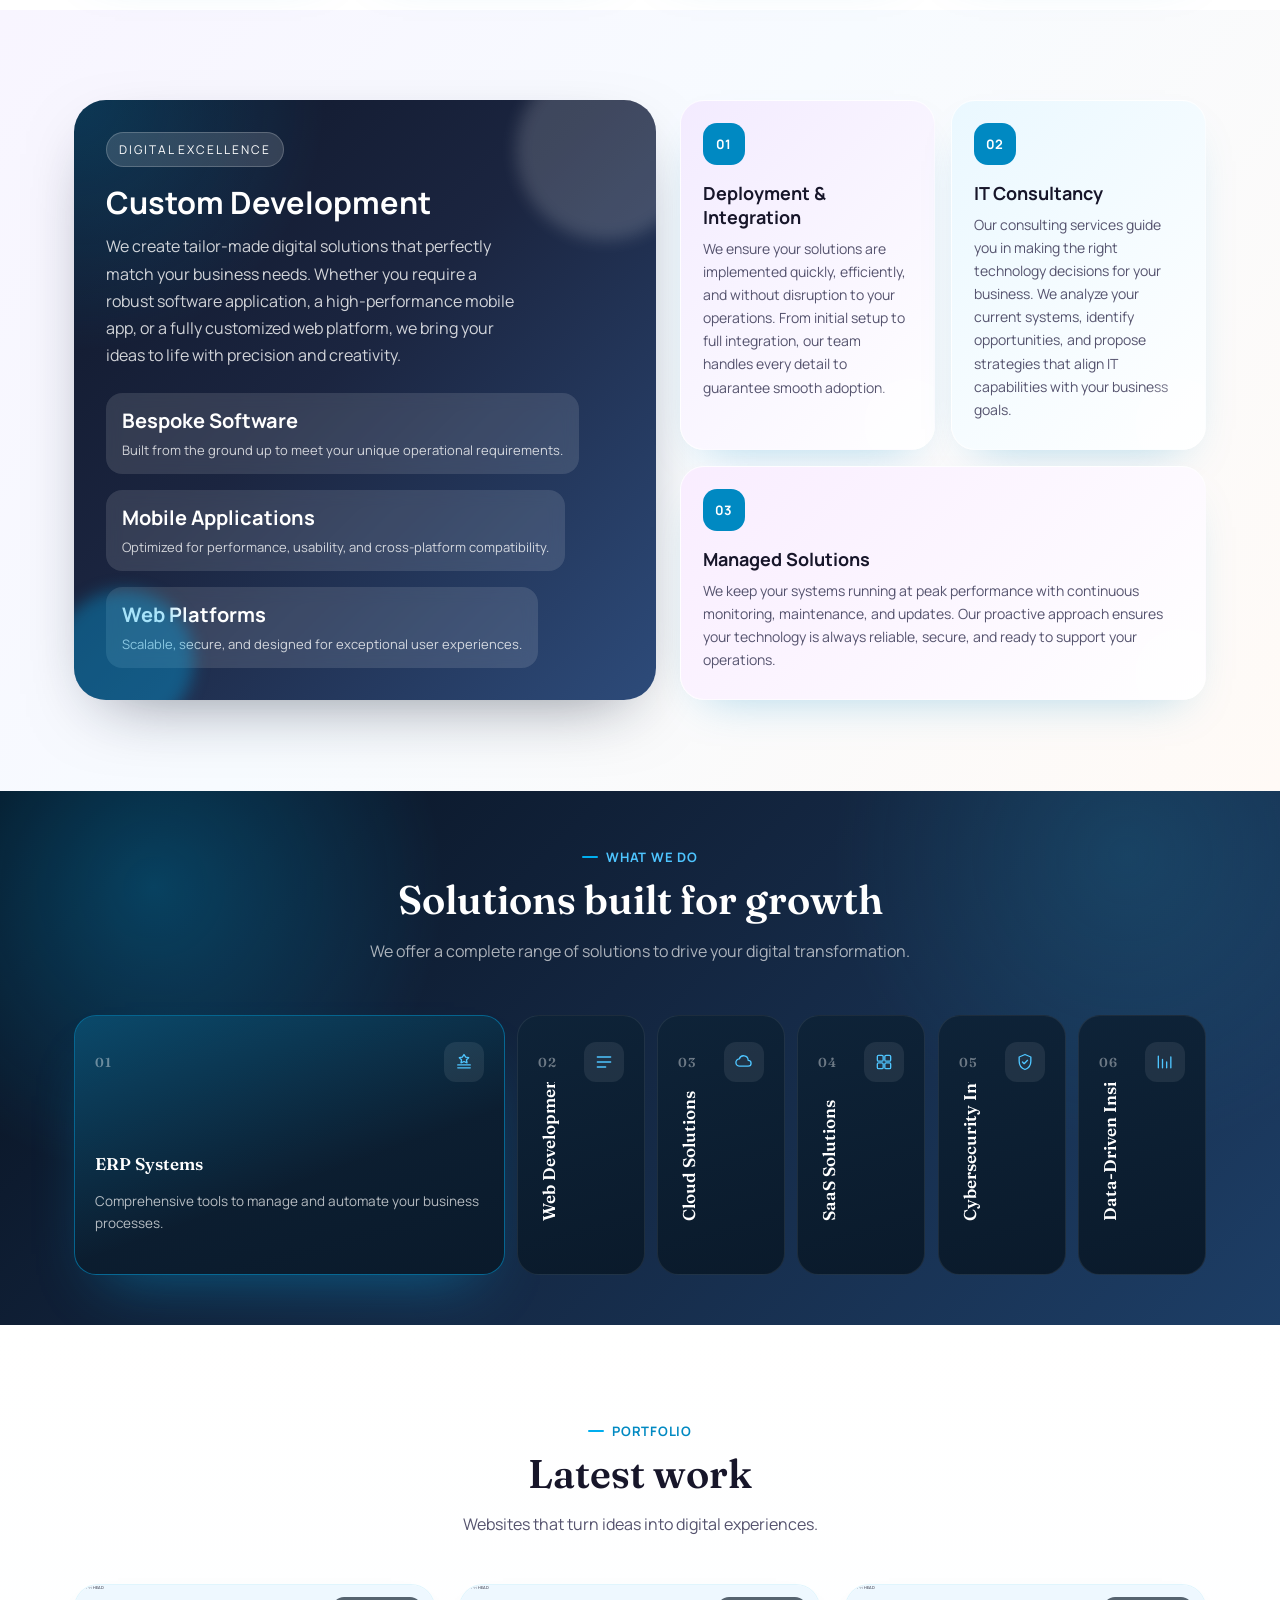
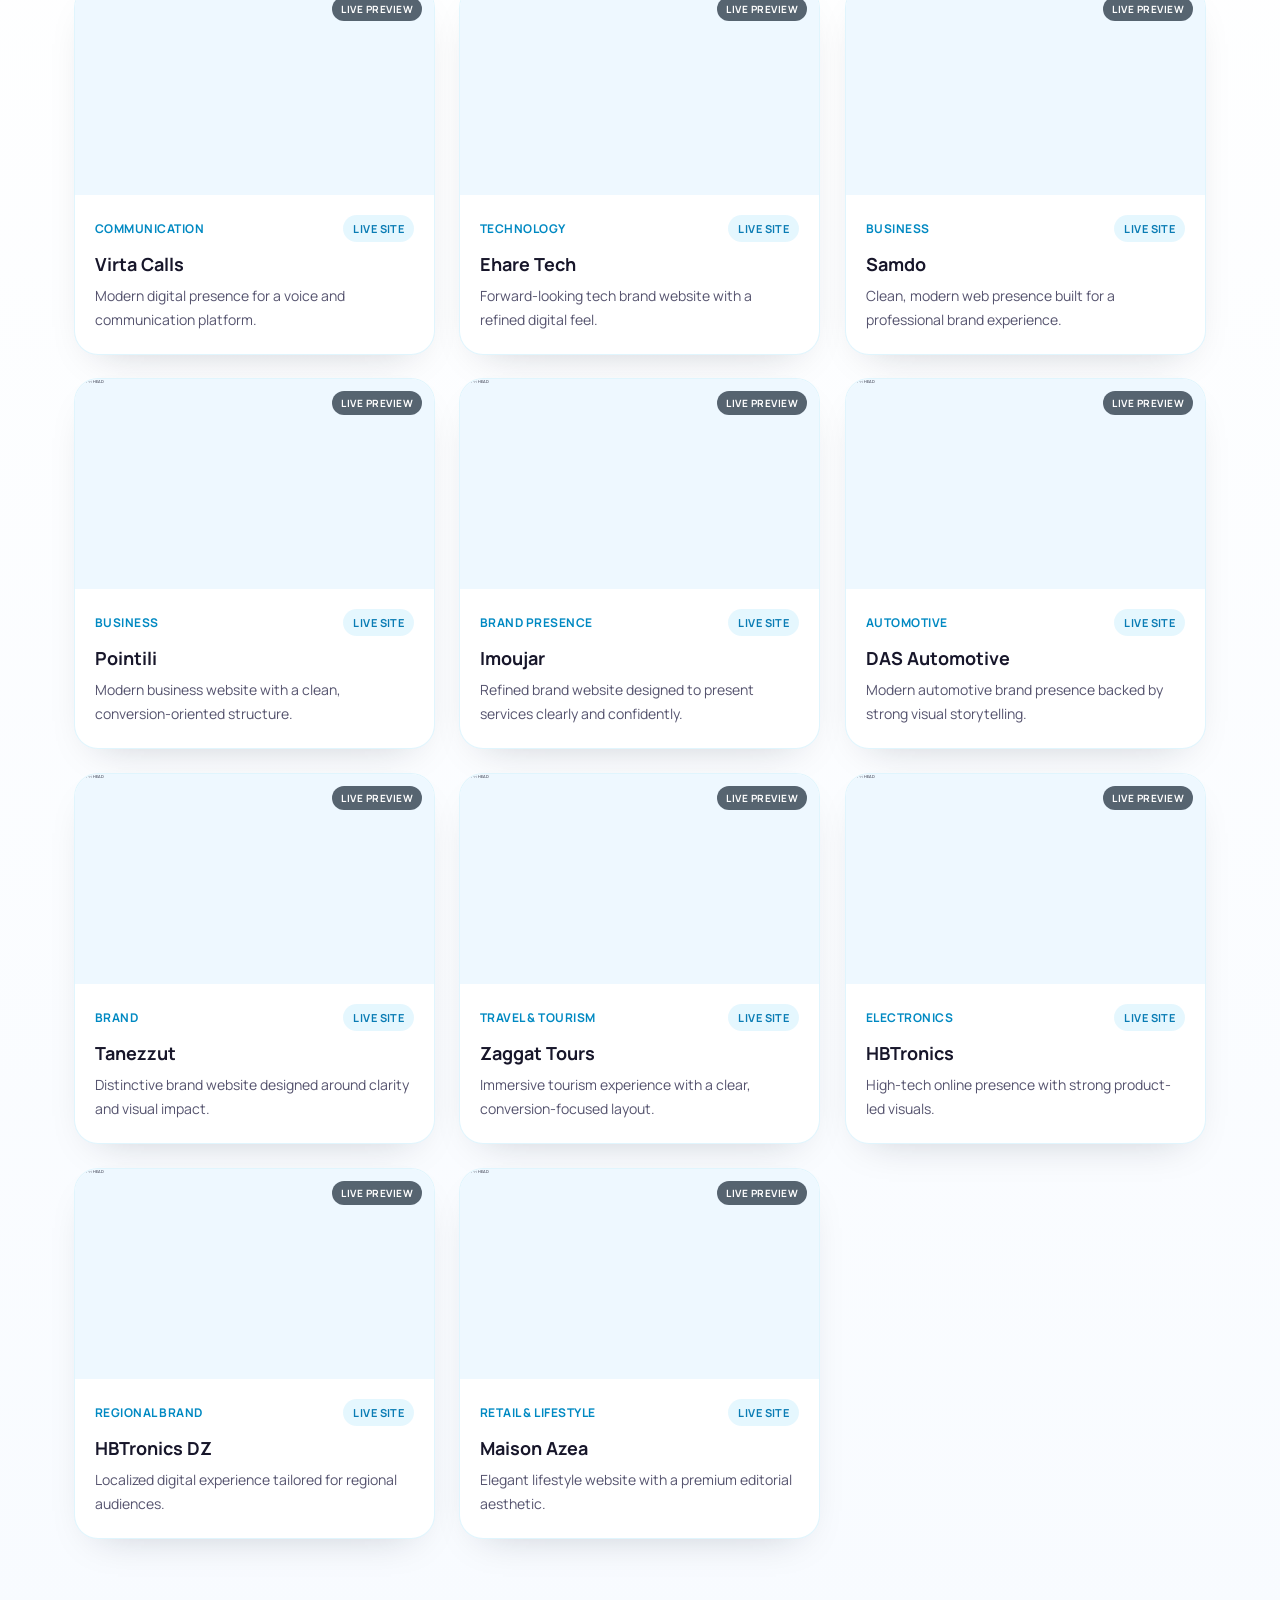
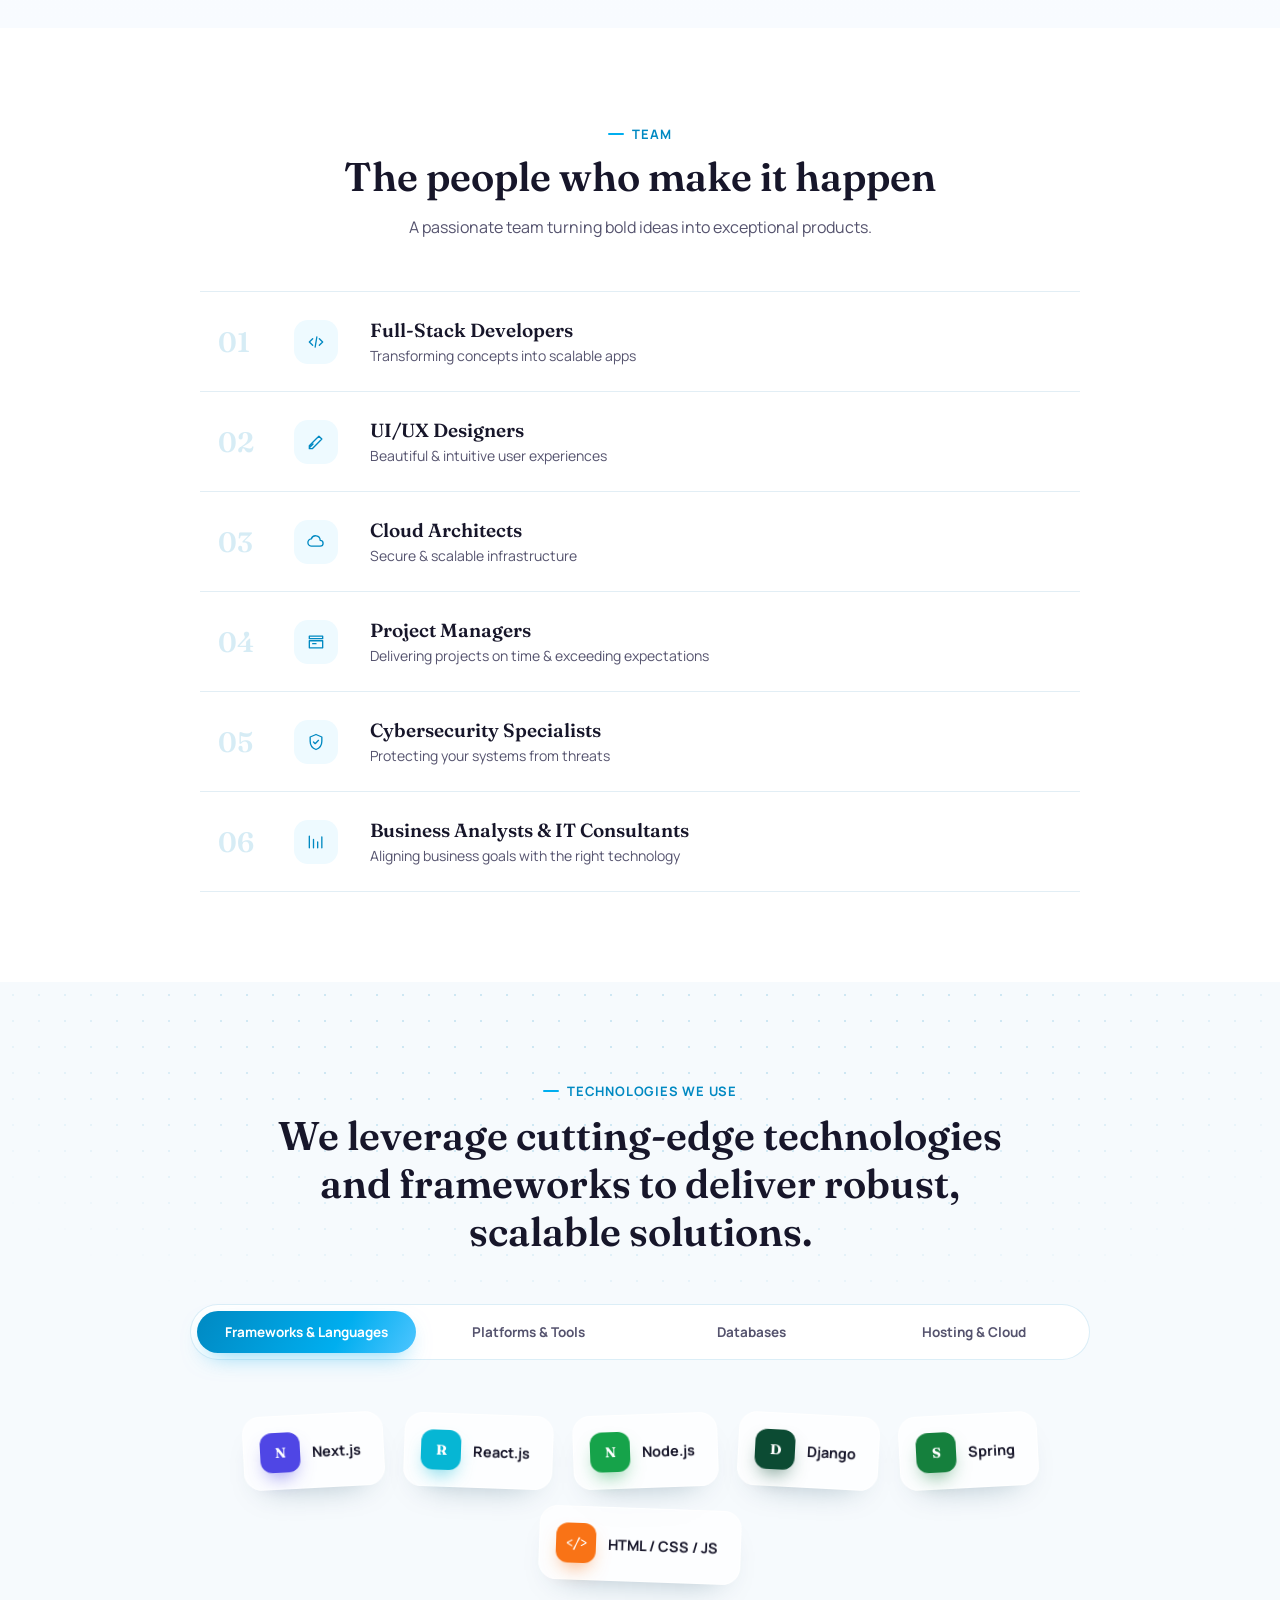
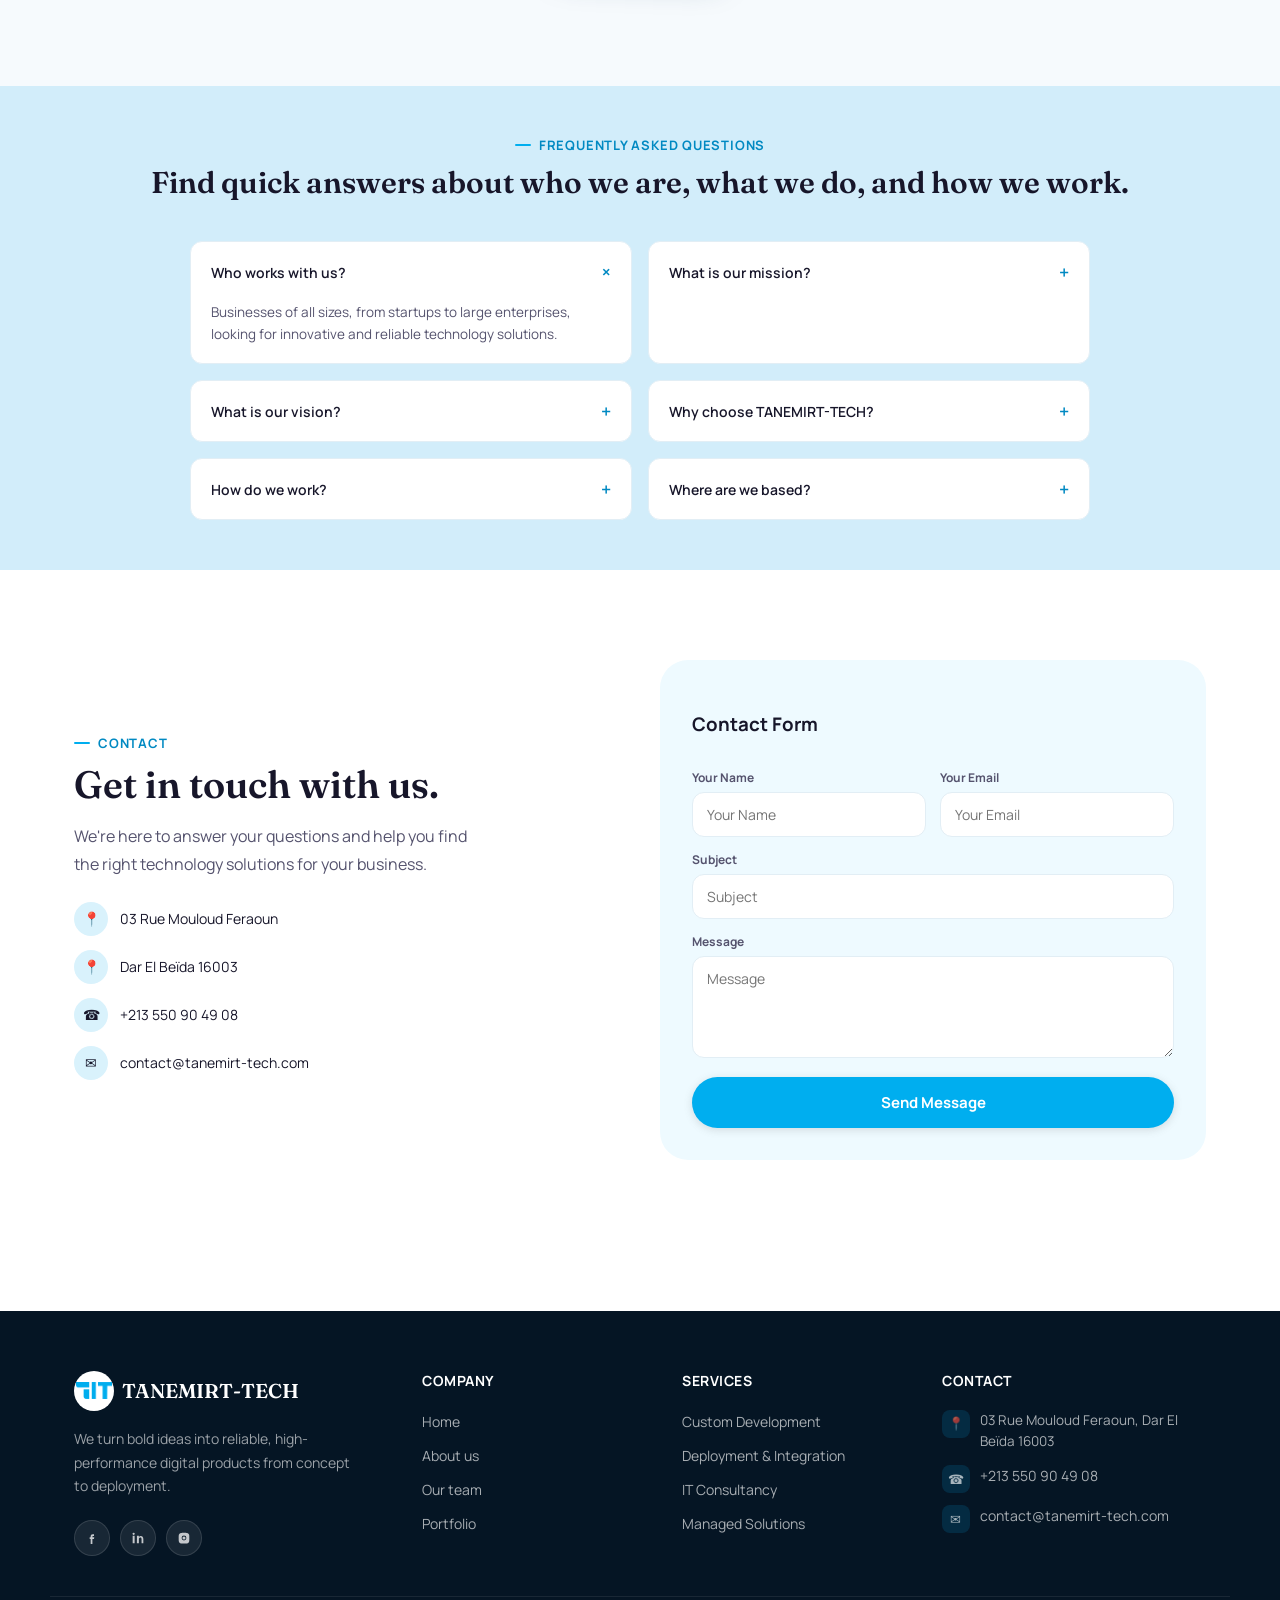
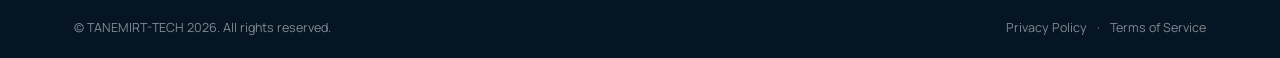
==== commit 6c2a42af: "Merge local project" ====
--- a/index.html
+++ b/index.html
@@ -70,14 +70,13 @@
     <div class="container hero-split-inner">
       <div class="hero-split-copy">
         <span class="hero-split-eyebrow reveal-item" style="--d:0">
-<<<<<<< HEAD
-          <span class="eyebrow-dot"></span> Business Solution
+          <span class="eyebrow-dot">
+          </span> Business Solution
         </span>
         <h2 class="reveal-item" style="--d:1">Discover the world of <em>Business</em></h2>
         <p class="reveal-item" style="--d:2">At TANEMIRT-TECH, we bring your vision to life through tailored,
           high-quality technology solutions — from concept to deployment.</p>
-=======
-          <span class="eyebrow-dot"></span> Tanemirt-Tech
+        <span class="eyebrow-dot"></span> Tanemirt-Tech
         </span>
         <h2 class="reveal-item" style="--d:1">Turning Ideas into <em>Premium Solutions</em></h2>
         <p class="reveal-item" style="--d:2">
@@ -85,7 +84,6 @@
           concept to deployment, we work closely with you to design, develop, and deliver products that elevate your
           business and set you apart in the market.
         </p>
->>>>>>> 24b2e0da130d836748372056a35f5f8b13d3b54a
         <div class="hero-split-actions reveal-item" style="--d:3">
           <a href="#contact" class="hero-split-btn">
             <span>Get Started</span>
@@ -96,25 +94,12 @@
           </a>
           <a href="#services" class="hero-split-link">See our work</a>
         </div>
-
-        <!-- <div class="hero-split-trust reveal-item" style="--d:4">
-          <div class="trust-avatars">
-            <span></span><span></span><span></span><span></span>
-          </div>
-          <div>
-            <strong>50+ clients</strong>
-            <span>trust us with their digital growth</span>
-          </div>
-        </div> -->
       </div>
 
       <div class="hero-split-media reveal-item" style="--d:2">
         <div class="hero-split-photo">
-<<<<<<< HEAD
           <img src="/assets/img/hero-bg.webp" alt="Our team at work" />
-=======
           <img src="/assets/img/hero-team.jpg" alt="Our team at work" />
->>>>>>> 24b2e0da130d836748372056a35f5f8b13d3b54a
           <button class="hero-split-play" aria-label="Play video" id="hero-play">
             <svg width="20" height="20" viewBox="0 0 20 20" fill="none">
               <path d="M6 4l10 6-10 6V4z" fill="currentColor" />
@@ -129,22 +114,8 @@
             <span>On-time, every time</span>
           </div>
         </div>
-
-<<<<<<< HEAD
-        <!-- <div class="hero-float-card hero-float-card--bottom">
-=======
-        <div class="hero-float-card hero-float-card--bottom">
->>>>>>> 24b2e0da130d836748372056a35f5f8b13d3b54a
-          <div class="hero-float-rating">
-            <span>&#9733;</span><span>&#9733;</span><span>&#9733;</span><span>&#9733;</span><span>&#9733;</span>
-          </div>
-          <strong>4.9/5 client rating</strong>
-<<<<<<< HEAD
-        </div> -->
-=======
-        </div>
->>>>>>> 24b2e0da130d836748372056a35f5f8b13d3b54a
-      </div>
+      </div>
+    </div>
     </div>
 
     <svg class="hero-split-wave" viewBox="0 0 1440 110" preserveAspectRatio="none" aria-hidden="true">
@@ -386,12 +357,12 @@
             style="background-image:url('https://s0.wp.com/mshots/v1/https%3A%2F%2Fvirta-calls.com%2F?w=1200&h=800');">
             <span class="thumb-badge">Live preview</span>
             <div class="iframe-scaler">
-<<<<<<< HEAD
-              <iframe data-src="https://virta-calls.com/" loading="lazy" title="Virta Calls preview" tabindex="-1" sandbox="allow-scripts allow-same-origin"></iframe>
-=======
-              <iframe data-src="https://virta-calls.com/" loading="lazy" title="Virta Calls preview" tabindex="-1"
-                sandbox="allow-scripts allow-same-origin"></iframe>
->>>>>>> 24b2e0da130d836748372056a35f5f8b13d3b54a
+              <<<<<<< HEAD <iframe data-src="https://virta-calls.com/" loading="lazy" title="Virta Calls preview"
+                tabindex="-1" sandbox="allow-scripts allow-same-origin"></iframe>
+                =======
+                <iframe data-src="https://virta-calls.com/" loading="lazy" title="Virta Calls preview" tabindex="-1"
+                  sandbox="allow-scripts allow-same-origin"></iframe>
+                >>>>>>> 24b2e0da130d836748372056a35f5f8b13d3b54a
             </div>
             <a class="thumb-live-link" href="https://virta-calls.com/" target="_blank" rel="noreferrer"
               aria-label="Open Virta Calls in a new tab"></a>
@@ -411,12 +382,12 @@
             style="background-image:url('https://s0.wp.com/mshots/v1/https%3A%2F%2Fehare-tech.com%2F?w=1200&h=800');">
             <span class="thumb-badge">Live preview</span>
             <div class="iframe-scaler">
-<<<<<<< HEAD
-              <iframe data-src="https://ehare-tech.com/" loading="lazy" title="Ehare Tech preview" tabindex="-1" sandbox="allow-scripts allow-same-origin"></iframe>
-=======
-              <iframe data-src="https://ehare-tech.com/" loading="lazy" title="Ehare Tech preview" tabindex="-1"
-                sandbox="allow-scripts allow-same-origin"></iframe>
->>>>>>> 24b2e0da130d836748372056a35f5f8b13d3b54a
+              <<<<<<< HEAD <iframe data-src="https://ehare-tech.com/" loading="lazy" title="Ehare Tech preview"
+                tabindex="-1" sandbox="allow-scripts allow-same-origin"></iframe>
+                =======
+                <iframe data-src="https://ehare-tech.com/" loading="lazy" title="Ehare Tech preview" tabindex="-1"
+                  sandbox="allow-scripts allow-same-origin"></iframe>
+                >>>>>>> 24b2e0da130d836748372056a35f5f8b13d3b54a
             </div>
             <a class="thumb-live-link" href="https://ehare-tech.com/" target="_blank" rel="noreferrer"
               aria-label="Open Ehare Tech in a new tab"></a>
@@ -436,12 +407,12 @@
             style="background-image:url('https://s0.wp.com/mshots/v1/https%3A%2F%2Fsamdo.ae?w=1200&h=800');">
             <span class="thumb-badge">Live preview</span>
             <div class="iframe-scaler">
-<<<<<<< HEAD
-              <iframe data-src="https://samdo.ae/" loading="lazy" title="Samdo preview" tabindex="-1" sandbox="allow-scripts allow-same-origin"></iframe>
-=======
-              <iframe data-src="https://samdo.ae/" loading="lazy" title="Samdo preview" tabindex="-1"
+              <<<<<<< HEAD <iframe data-src="https://samdo.ae/" loading="lazy" title="Samdo preview" tabindex="-1"
                 sandbox="allow-scripts allow-same-origin"></iframe>
->>>>>>> 24b2e0da130d836748372056a35f5f8b13d3b54a
+                =======
+                <iframe data-src="https://samdo.ae/" loading="lazy" title="Samdo preview" tabindex="-1"
+                  sandbox="allow-scripts allow-same-origin"></iframe>
+                >>>>>>> 24b2e0da130d836748372056a35f5f8b13d3b54a
             </div>
             <a class="thumb-live-link" href="https://samdo.ae/" target="_blank" rel="noreferrer"
               aria-label="Open Samdo in a new tab"></a>
@@ -461,12 +432,12 @@
             style="background-image:url('https://s0.wp.com/mshots/v1/https%3A%2F%2Fwww.pointili.com.dz%2F?w=1200&h=800');">
             <span class="thumb-badge">Live preview</span>
             <div class="iframe-scaler">
-<<<<<<< HEAD
-              <iframe data-src="https://www.pointili.com.dz/" loading="lazy" title="Pointili preview" tabindex="-1" sandbox="allow-scripts allow-same-origin"></iframe>
-=======
-              <iframe data-src="https://www.pointili.com.dz/" loading="lazy" title="Pointili preview" tabindex="-1"
-                sandbox="allow-scripts allow-same-origin"></iframe>
->>>>>>> 24b2e0da130d836748372056a35f5f8b13d3b54a
+              <<<<<<< HEAD <iframe data-src="https://www.pointili.com.dz/" loading="lazy" title="Pointili preview"
+                tabindex="-1" sandbox="allow-scripts allow-same-origin"></iframe>
+                =======
+                <iframe data-src="https://www.pointili.com.dz/" loading="lazy" title="Pointili preview" tabindex="-1"
+                  sandbox="allow-scripts allow-same-origin"></iframe>
+                >>>>>>> 24b2e0da130d836748372056a35f5f8b13d3b54a
             </div>
             <a class="thumb-live-link" href="https://www.pointili.com.dz/" target="_blank" rel="noreferrer"
               aria-label="Open Pointili in a new tab"></a>
@@ -486,12 +457,12 @@
             style="background-image:url('https://s0.wp.com/mshots/v1/https%3A%2F%2Fimoujar.com%2F?w=1200&h=800');">
             <span class="thumb-badge">Live preview</span>
             <div class="iframe-scaler">
-<<<<<<< HEAD
-              <iframe data-src="https://imoujar.com/" loading="lazy" title="Imoujar preview" tabindex="-1" sandbox="allow-scripts allow-same-origin"></iframe>
-=======
-              <iframe data-src="https://imoujar.com/" loading="lazy" title="Imoujar preview" tabindex="-1"
+              <<<<<<< HEAD <iframe data-src="https://imoujar.com/" loading="lazy" title="Imoujar preview" tabindex="-1"
                 sandbox="allow-scripts allow-same-origin"></iframe>
->>>>>>> 24b2e0da130d836748372056a35f5f8b13d3b54a
+                =======
+                <iframe data-src="https://imoujar.com/" loading="lazy" title="Imoujar preview" tabindex="-1"
+                  sandbox="allow-scripts allow-same-origin"></iframe>
+                >>>>>>> 24b2e0da130d836748372056a35f5f8b13d3b54a
             </div>
             <a class="thumb-live-link" href="https://imoujar.com/" target="_blank" rel="noreferrer"
               aria-label="Open Imoujar in a new tab"></a>
@@ -511,12 +482,12 @@
             style="background-image:url('https://s0.wp.com/mshots/v1/https%3A%2F%2Fdasautomotiveam.com.dz%2F?w=1200&h=800');">
             <span class="thumb-badge">Live preview</span>
             <div class="iframe-scaler">
-<<<<<<< HEAD
-              <iframe data-src="https://dasautomotiveam.com.dz/" loading="lazy" title="DAS Automotive preview" tabindex="-1" sandbox="allow-scripts allow-same-origin"></iframe>
-=======
-              <iframe data-src="https://dasautomotiveam.com.dz/" loading="lazy" title="DAS Automotive preview"
-                tabindex="-1" sandbox="allow-scripts allow-same-origin"></iframe>
->>>>>>> 24b2e0da130d836748372056a35f5f8b13d3b54a
+              <<<<<<< HEAD <iframe data-src="https://dasautomotiveam.com.dz/" loading="lazy"
+                title="DAS Automotive preview" tabindex="-1" sandbox="allow-scripts allow-same-origin"></iframe>
+                =======
+                <iframe data-src="https://dasautomotiveam.com.dz/" loading="lazy" title="DAS Automotive preview"
+                  tabindex="-1" sandbox="allow-scripts allow-same-origin"></iframe>
+                >>>>>>> 24b2e0da130d836748372056a35f5f8b13d3b54a
             </div>
             <a class="thumb-live-link" href="https://dasautomotiveam.com.dz/" target="_blank" rel="noreferrer"
               aria-label="Open DAS Automotive in a new tab"></a>
@@ -536,12 +507,12 @@
             style="background-image:url('https://s0.wp.com/mshots/v1/https%3A%2F%2Ftanezzut.com?w=1200&h=800');">
             <span class="thumb-badge">Live preview</span>
             <div class="iframe-scaler">
-<<<<<<< HEAD
-              <iframe data-src="https://tanezzut.com" loading="lazy" title="Tanezzut preview" tabindex="-1" sandbox="allow-scripts allow-same-origin"></iframe>
-=======
-              <iframe data-src="https://tanezzut.com" loading="lazy" title="Tanezzut preview" tabindex="-1"
+              <<<<<<< HEAD <iframe data-src="https://tanezzut.com" loading="lazy" title="Tanezzut preview" tabindex="-1"
                 sandbox="allow-scripts allow-same-origin"></iframe>
->>>>>>> 24b2e0da130d836748372056a35f5f8b13d3b54a
+                =======
+                <iframe data-src="https://tanezzut.com" loading="lazy" title="Tanezzut preview" tabindex="-1"
+                  sandbox="allow-scripts allow-same-origin"></iframe>
+                >>>>>>> 24b2e0da130d836748372056a35f5f8b13d3b54a
             </div>
             <a class="thumb-live-link" href="https://tanezzut.com" target="_blank" rel="noreferrer"
               aria-label="Open Tanezzut in a new tab"></a>
@@ -561,12 +532,12 @@
             style="background-image:url('https://s0.wp.com/mshots/v1/https%3A%2F%2Fzaggat-tours.com%2F?w=1200&h=800');">
             <span class="thumb-badge">Live preview</span>
             <div class="iframe-scaler">
-<<<<<<< HEAD
-              <iframe data-src="https://zaggat-tours.com/" loading="lazy" title="Zaggat Tours preview" tabindex="-1" sandbox="allow-scripts allow-same-origin"></iframe>
-=======
-              <iframe data-src="https://zaggat-tours.com/" loading="lazy" title="Zaggat Tours preview" tabindex="-1"
-                sandbox="allow-scripts allow-same-origin"></iframe>
->>>>>>> 24b2e0da130d836748372056a35f5f8b13d3b54a
+              <<<<<<< HEAD <iframe data-src="https://zaggat-tours.com/" loading="lazy" title="Zaggat Tours preview"
+                tabindex="-1" sandbox="allow-scripts allow-same-origin"></iframe>
+                =======
+                <iframe data-src="https://zaggat-tours.com/" loading="lazy" title="Zaggat Tours preview" tabindex="-1"
+                  sandbox="allow-scripts allow-same-origin"></iframe>
+                >>>>>>> 24b2e0da130d836748372056a35f5f8b13d3b54a
             </div>
             <a class="thumb-live-link" href="https://zaggat-tours.com/" target="_blank" rel="noreferrer"
               aria-label="Open Zaggat Tours in a new tab"></a>
@@ -586,12 +557,12 @@
             style="background-image:url('https://s0.wp.com/mshots/v1/https%3A%2F%2Fhbtronics.ae%2F?w=1200&h=800');">
             <span class="thumb-badge">Live preview</span>
             <div class="iframe-scaler">
-<<<<<<< HEAD
-              <iframe data-src="https://hbtronics.ae/" loading="lazy" title="HBTronics preview" tabindex="-1" sandbox="allow-scripts allow-same-origin"></iframe>
-=======
-              <iframe data-src="https://hbtronics.ae/" loading="lazy" title="HBTronics preview" tabindex="-1"
-                sandbox="allow-scripts allow-same-origin"></iframe>
->>>>>>> 24b2e0da130d836748372056a35f5f8b13d3b54a
+              <<<<<<< HEAD <iframe data-src="https://hbtronics.ae/" loading="lazy" title="HBTronics preview"
+                tabindex="-1" sandbox="allow-scripts allow-same-origin"></iframe>
+                =======
+                <iframe data-src="https://hbtronics.ae/" loading="lazy" title="HBTronics preview" tabindex="-1"
+                  sandbox="allow-scripts allow-same-origin"></iframe>
+                >>>>>>> 24b2e0da130d836748372056a35f5f8b13d3b54a
             </div>
             <a class="thumb-live-link" href="https://hbtronics.ae/" target="_blank" rel="noreferrer"
               aria-label="Open HBTronics in a new tab"></a>
@@ -611,12 +582,12 @@
             style="background-image:url('https://s0.wp.com/mshots/v1/https%3A%2F%2Fdz.hbtronics.ae%2F?w=1200&h=800');">
             <span class="thumb-badge">Live preview</span>
             <div class="iframe-scaler">
-<<<<<<< HEAD
-              <iframe data-src="https://dz.hbtronics.ae/" loading="lazy" title="HBTronics DZ preview" tabindex="-1" sandbox="allow-scripts allow-same-origin"></iframe>
-=======
-              <iframe data-src="https://dz.hbtronics.ae/" loading="lazy" title="HBTronics DZ preview" tabindex="-1"
-                sandbox="allow-scripts allow-same-origin"></iframe>
->>>>>>> 24b2e0da130d836748372056a35f5f8b13d3b54a
+              <<<<<<< HEAD <iframe data-src="https://dz.hbtronics.ae/" loading="lazy" title="HBTronics DZ preview"
+                tabindex="-1" sandbox="allow-scripts allow-same-origin"></iframe>
+                =======
+                <iframe data-src="https://dz.hbtronics.ae/" loading="lazy" title="HBTronics DZ preview" tabindex="-1"
+                  sandbox="allow-scripts allow-same-origin"></iframe>
+                >>>>>>> 24b2e0da130d836748372056a35f5f8b13d3b54a
             </div>
             <a class="thumb-live-link" href="https://dz.hbtronics.ae/" target="_blank" rel="noreferrer"
               aria-label="Open HBTronics DZ in a new tab"></a>
@@ -636,12 +607,12 @@
             style="background-image:url('https://s0.wp.com/mshots/v1/https%3A%2F%2Fwww.maison-azea.com%2F?w=1200&h=800');">
             <span class="thumb-badge">Live preview</span>
             <div class="iframe-scaler">
-<<<<<<< HEAD
-              <iframe data-src="https://www.maison-azea.com/" loading="lazy" title="Maison Azea preview" tabindex="-1" sandbox="allow-scripts allow-same-origin"></iframe>
-=======
-              <iframe data-src="https://www.maison-azea.com/" loading="lazy" title="Maison Azea preview" tabindex="-1"
-                sandbox="allow-scripts allow-same-origin"></iframe>
->>>>>>> 24b2e0da130d836748372056a35f5f8b13d3b54a
+              <<<<<<< HEAD <iframe data-src="https://www.maison-azea.com/" loading="lazy" title="Maison Azea preview"
+                tabindex="-1" sandbox="allow-scripts allow-same-origin"></iframe>
+                =======
+                <iframe data-src="https://www.maison-azea.com/" loading="lazy" title="Maison Azea preview" tabindex="-1"
+                  sandbox="allow-scripts allow-same-origin"></iframe>
+                >>>>>>> 24b2e0da130d836748372056a35f5f8b13d3b54a
             </div>
             <a class="thumb-live-link" href="https://www.maison-azea.com/" target="_blank" rel="noreferrer"
               aria-label="Open Maison Azea in a new tab"></a>
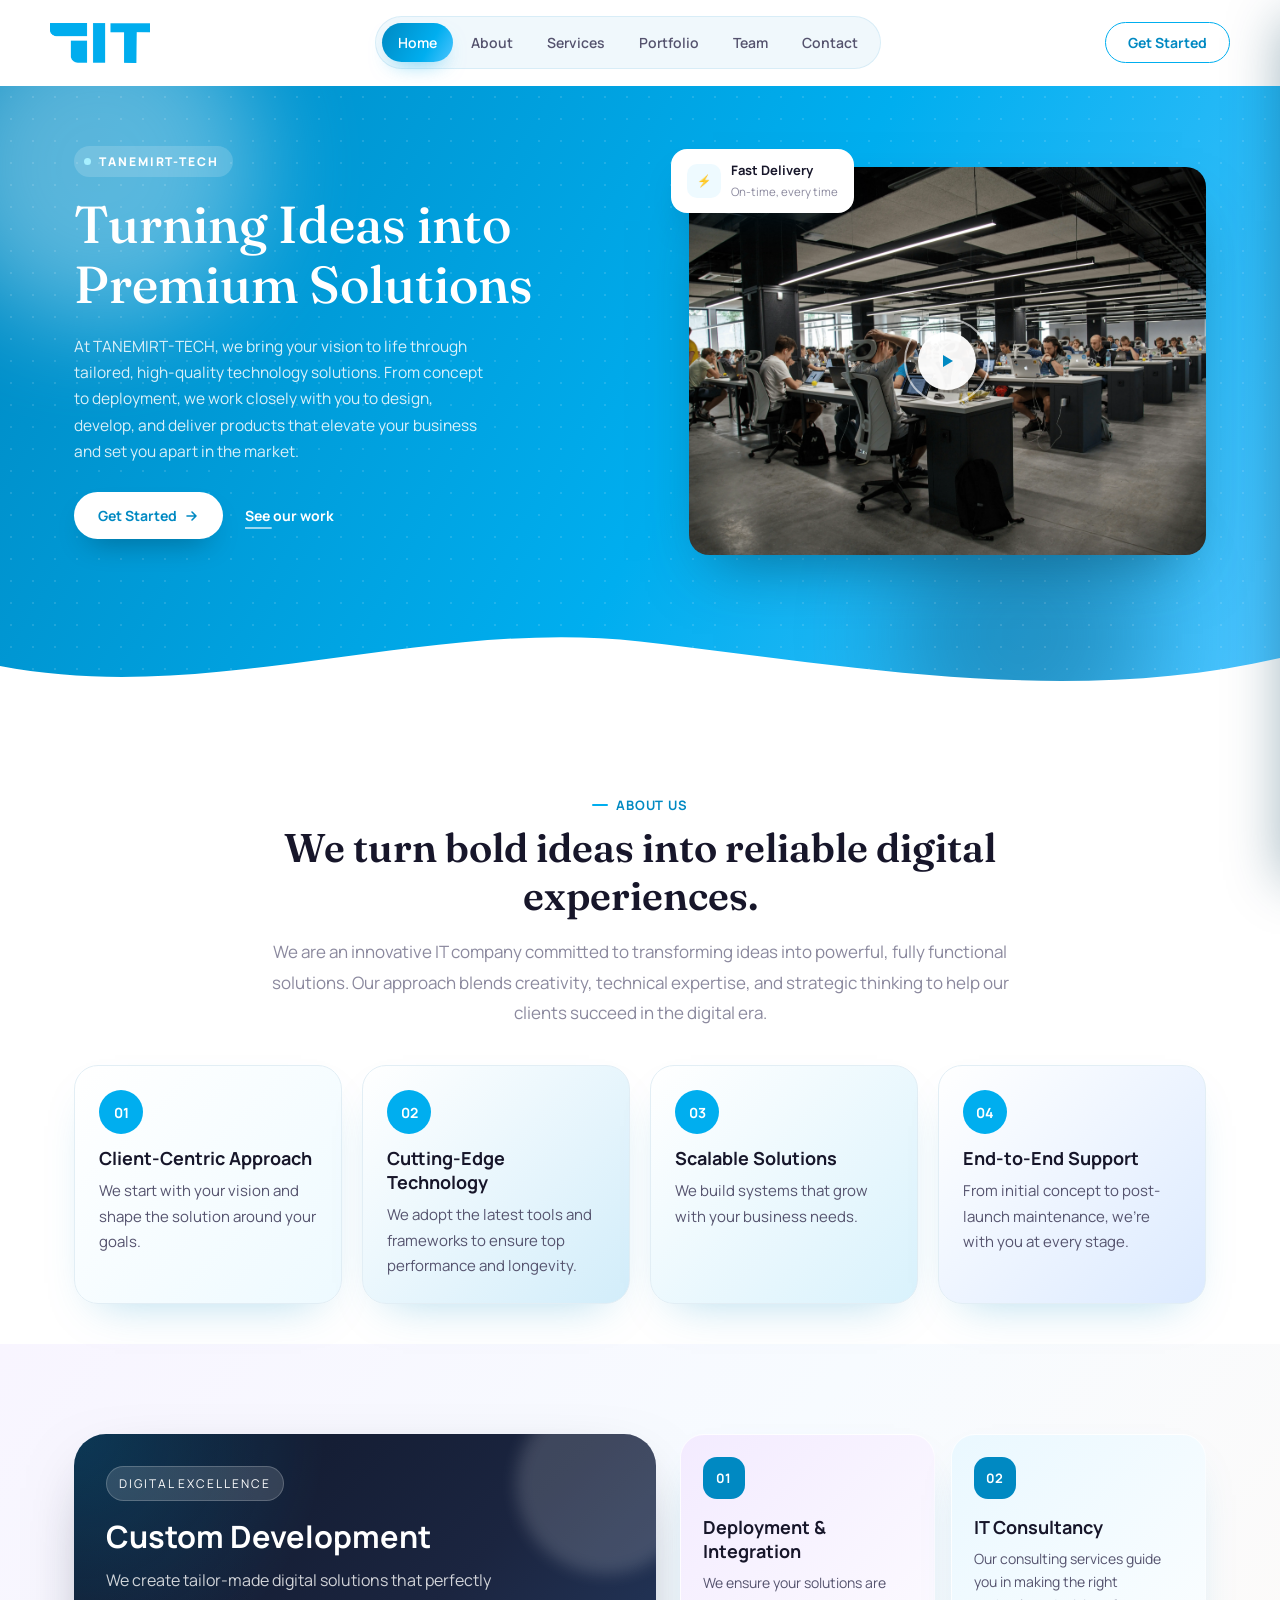
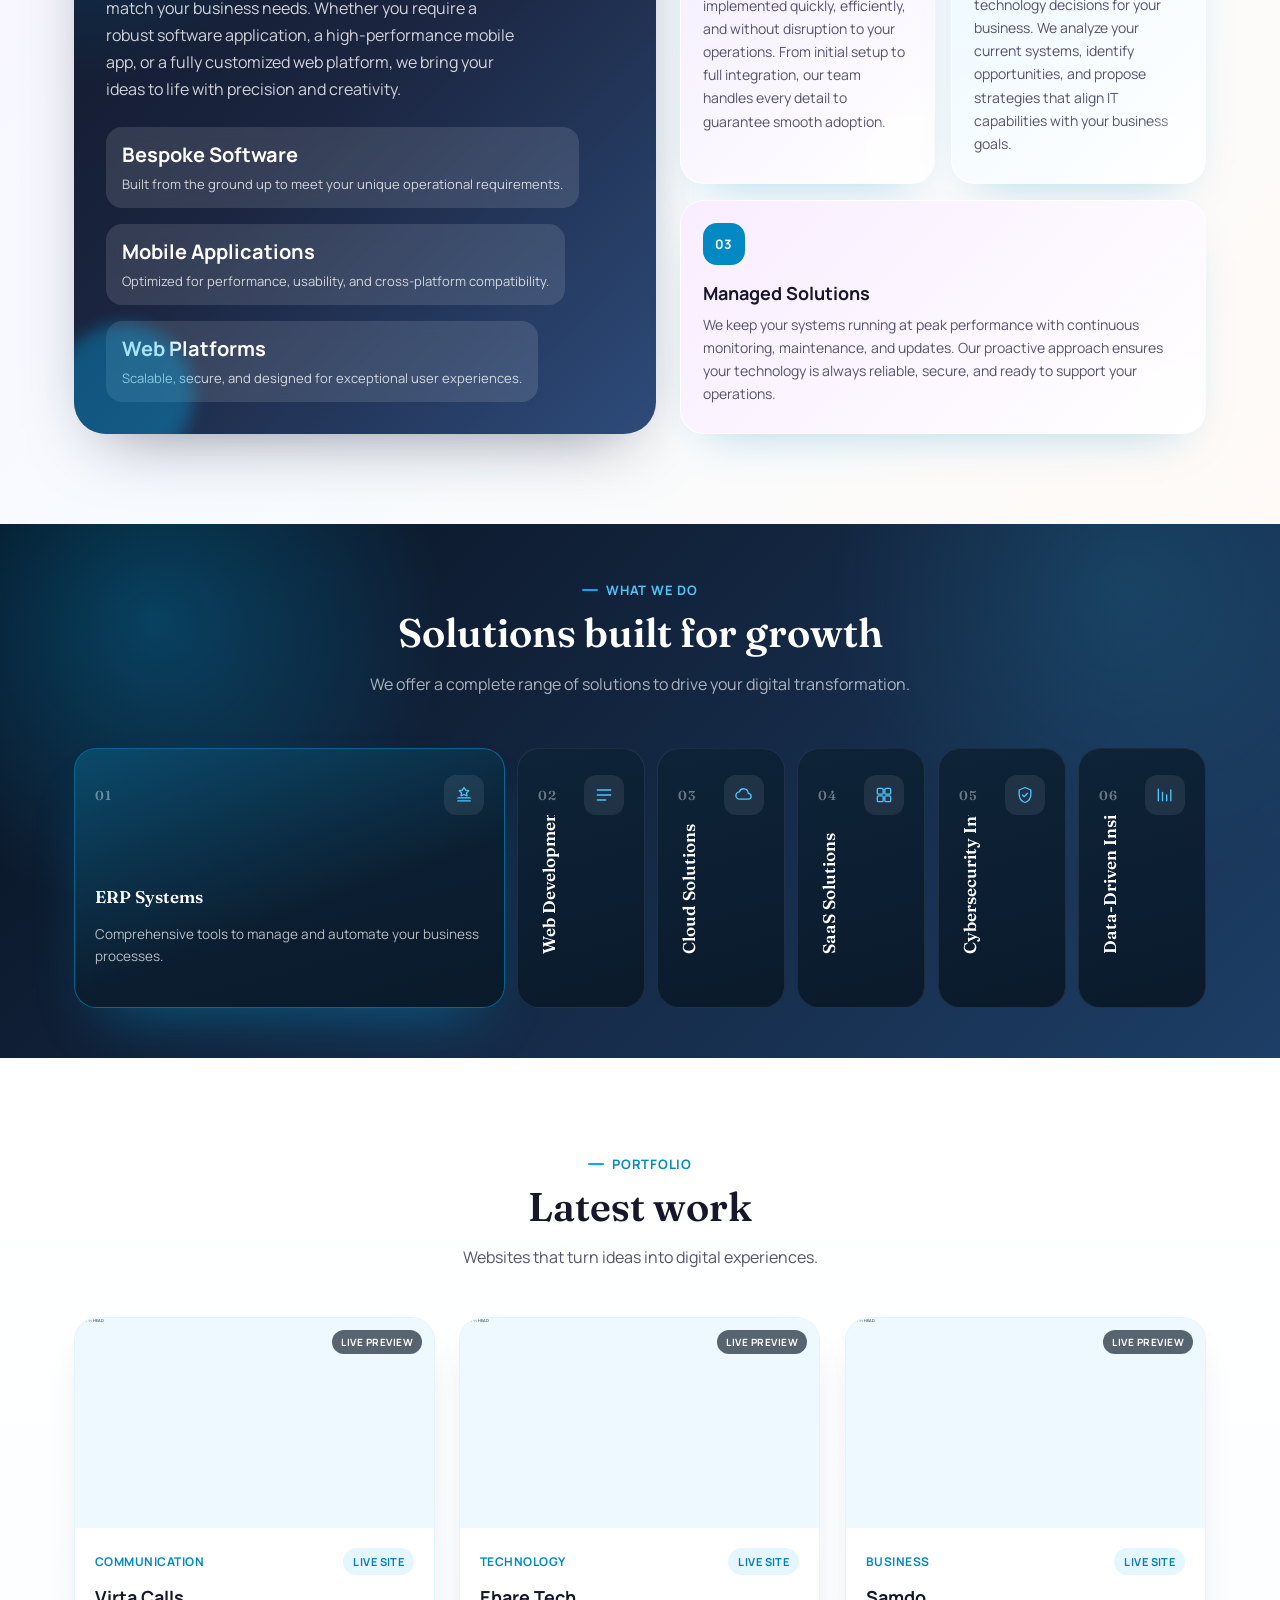
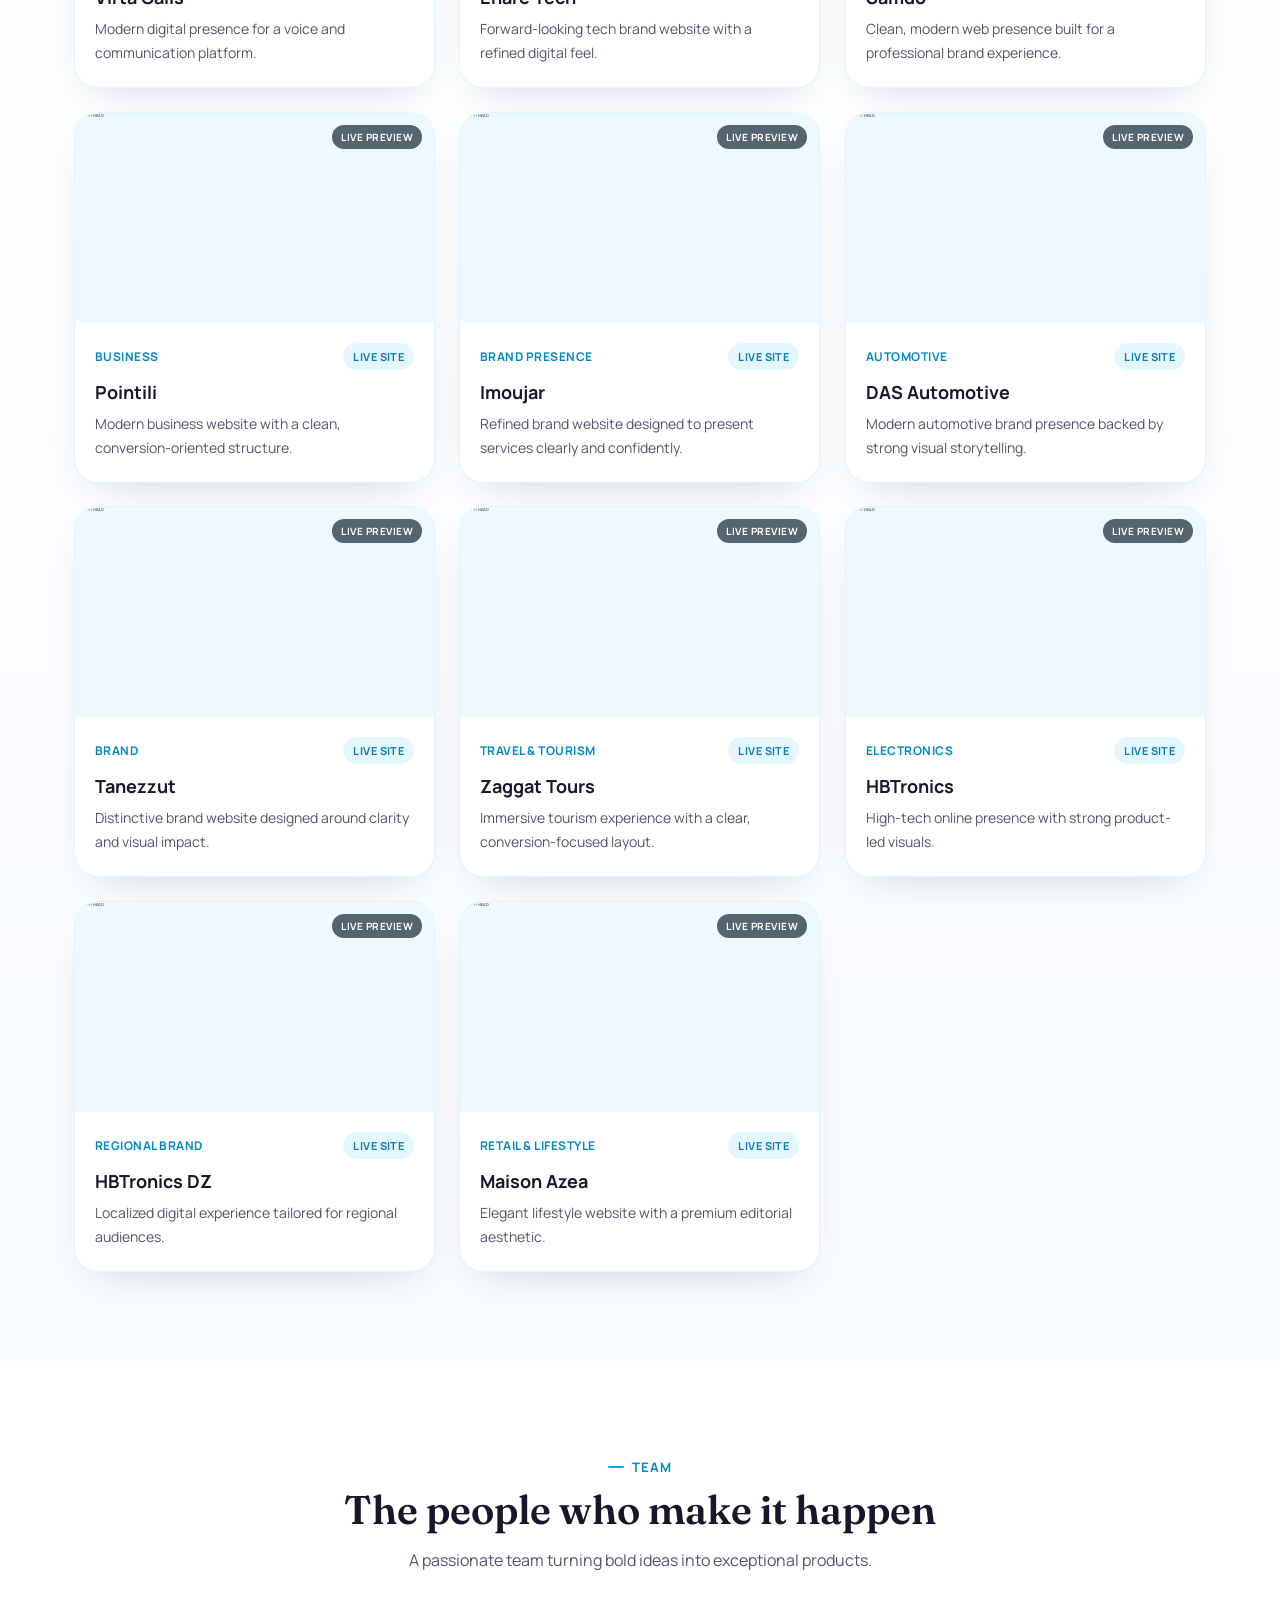
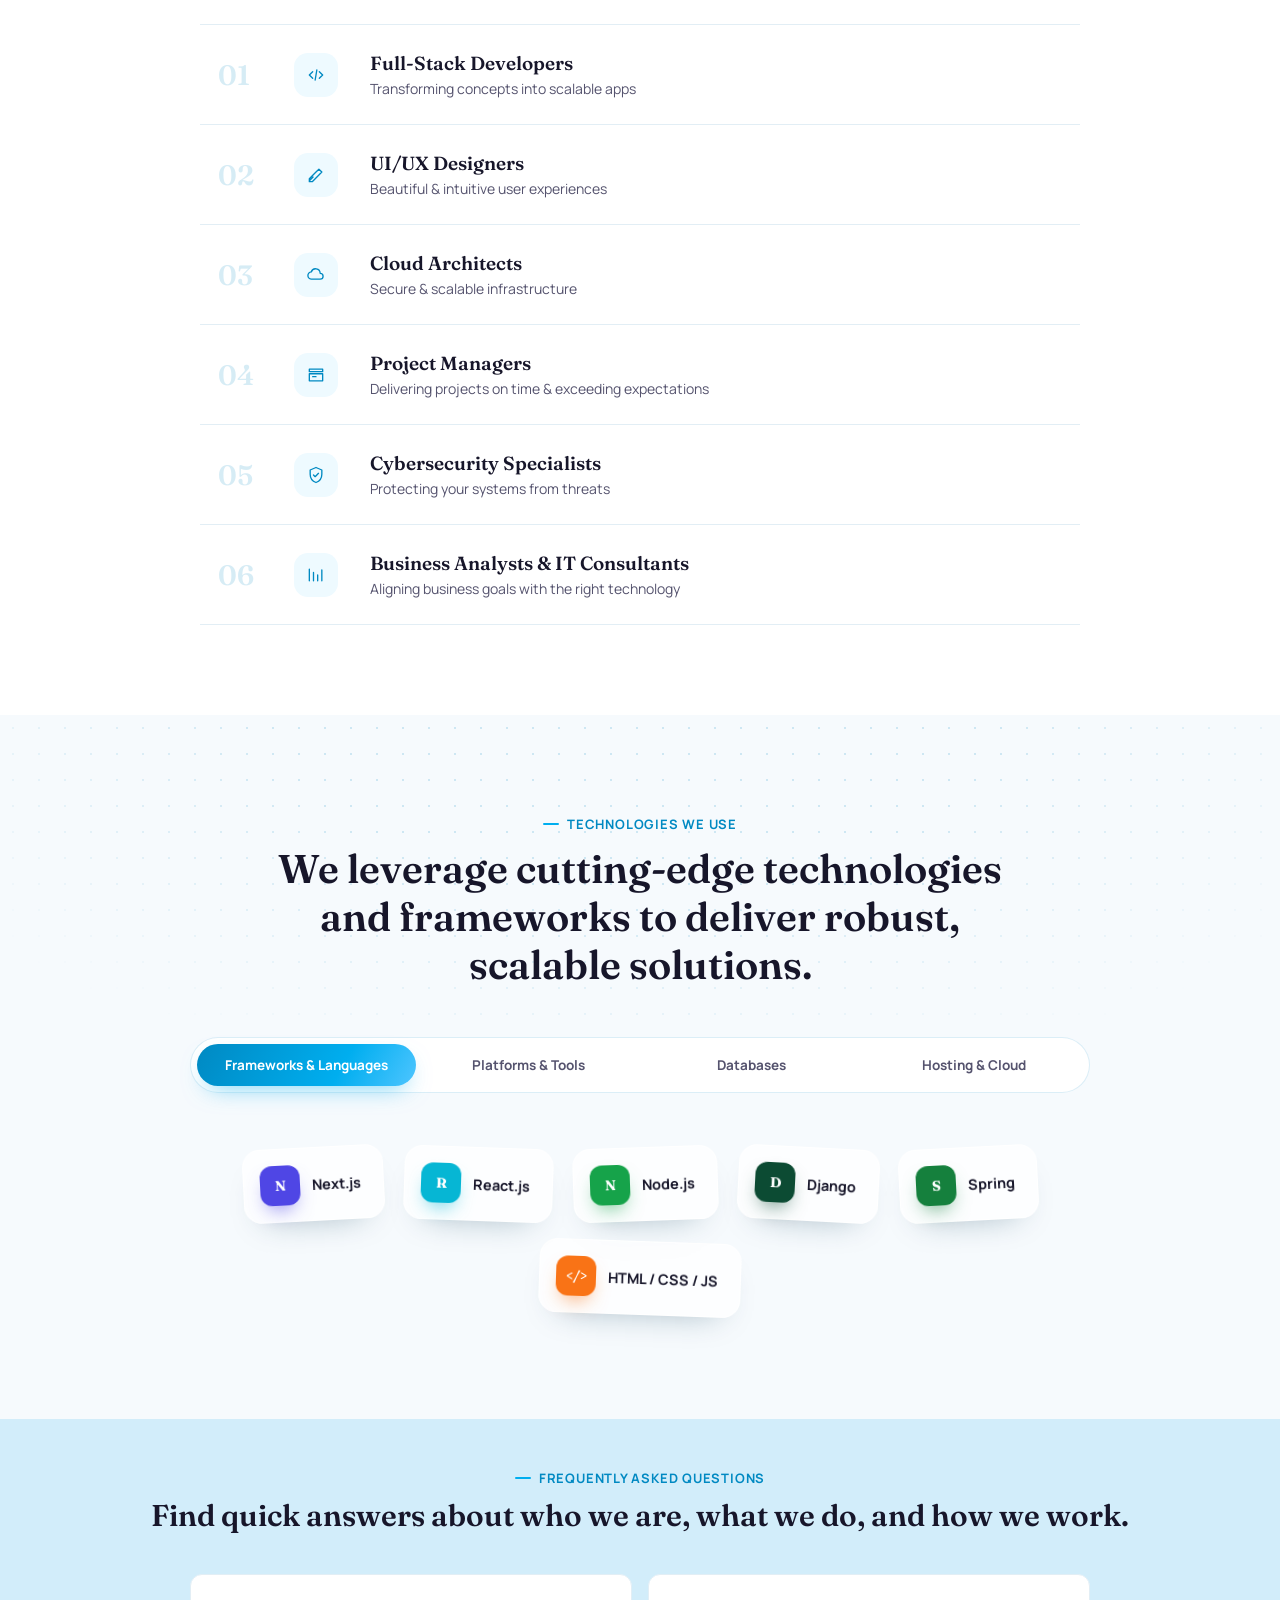
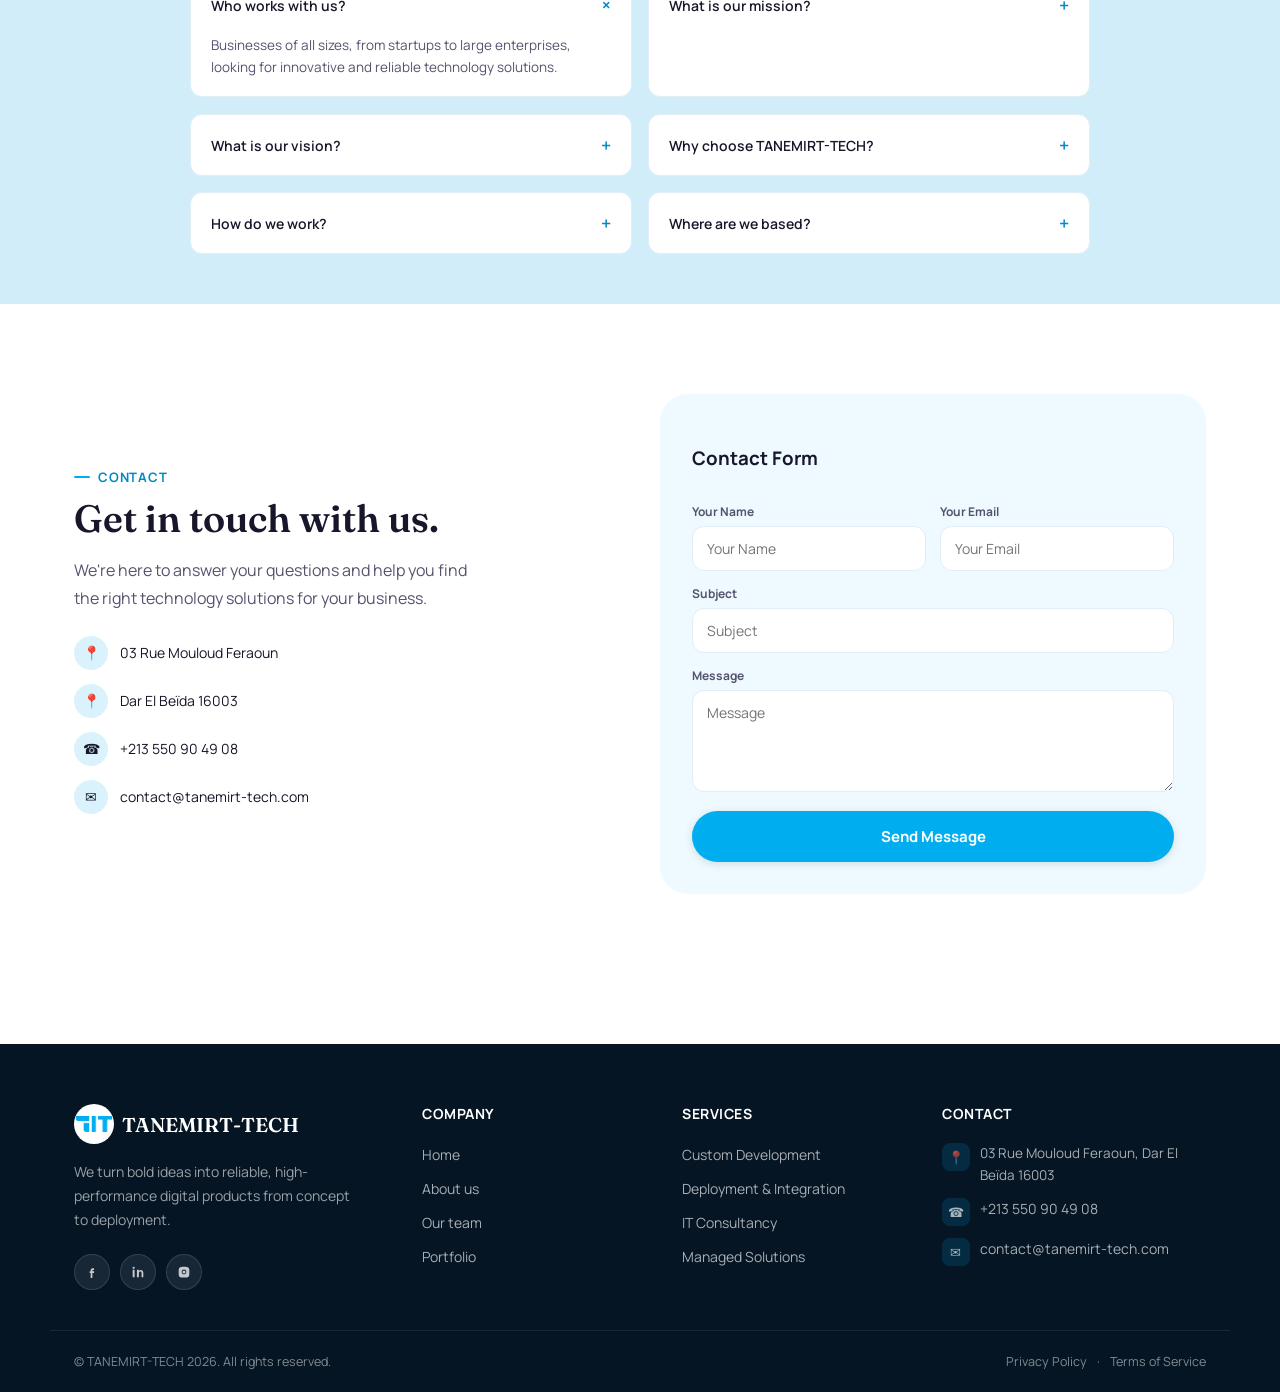
==== commit e09e5550: "Merge local project1" ====
--- a/index.html
+++ b/index.html
@@ -70,13 +70,9 @@
     <div class="container hero-split-inner">
       <div class="hero-split-copy">
         <span class="hero-split-eyebrow reveal-item" style="--d:0">
-          <span class="eyebrow-dot">
-          </span> Business Solution
+          <span class="eyebrow-dot"></span> Tanemirt-Tech
         </span>
-        <h2 class="reveal-item" style="--d:1">Discover the world of <em>Business</em></h2>
-        <p class="reveal-item" style="--d:2">At TANEMIRT-TECH, we bring your vision to life through tailored,
-          high-quality technology solutions — from concept to deployment.</p>
-        <span class="eyebrow-dot"></span> Tanemirt-Tech
+        <span class="eyebrow-dot"></span>
         </span>
         <h2 class="reveal-item" style="--d:1">Turning Ideas into <em>Premium Solutions</em></h2>
         <p class="reveal-item" style="--d:2">
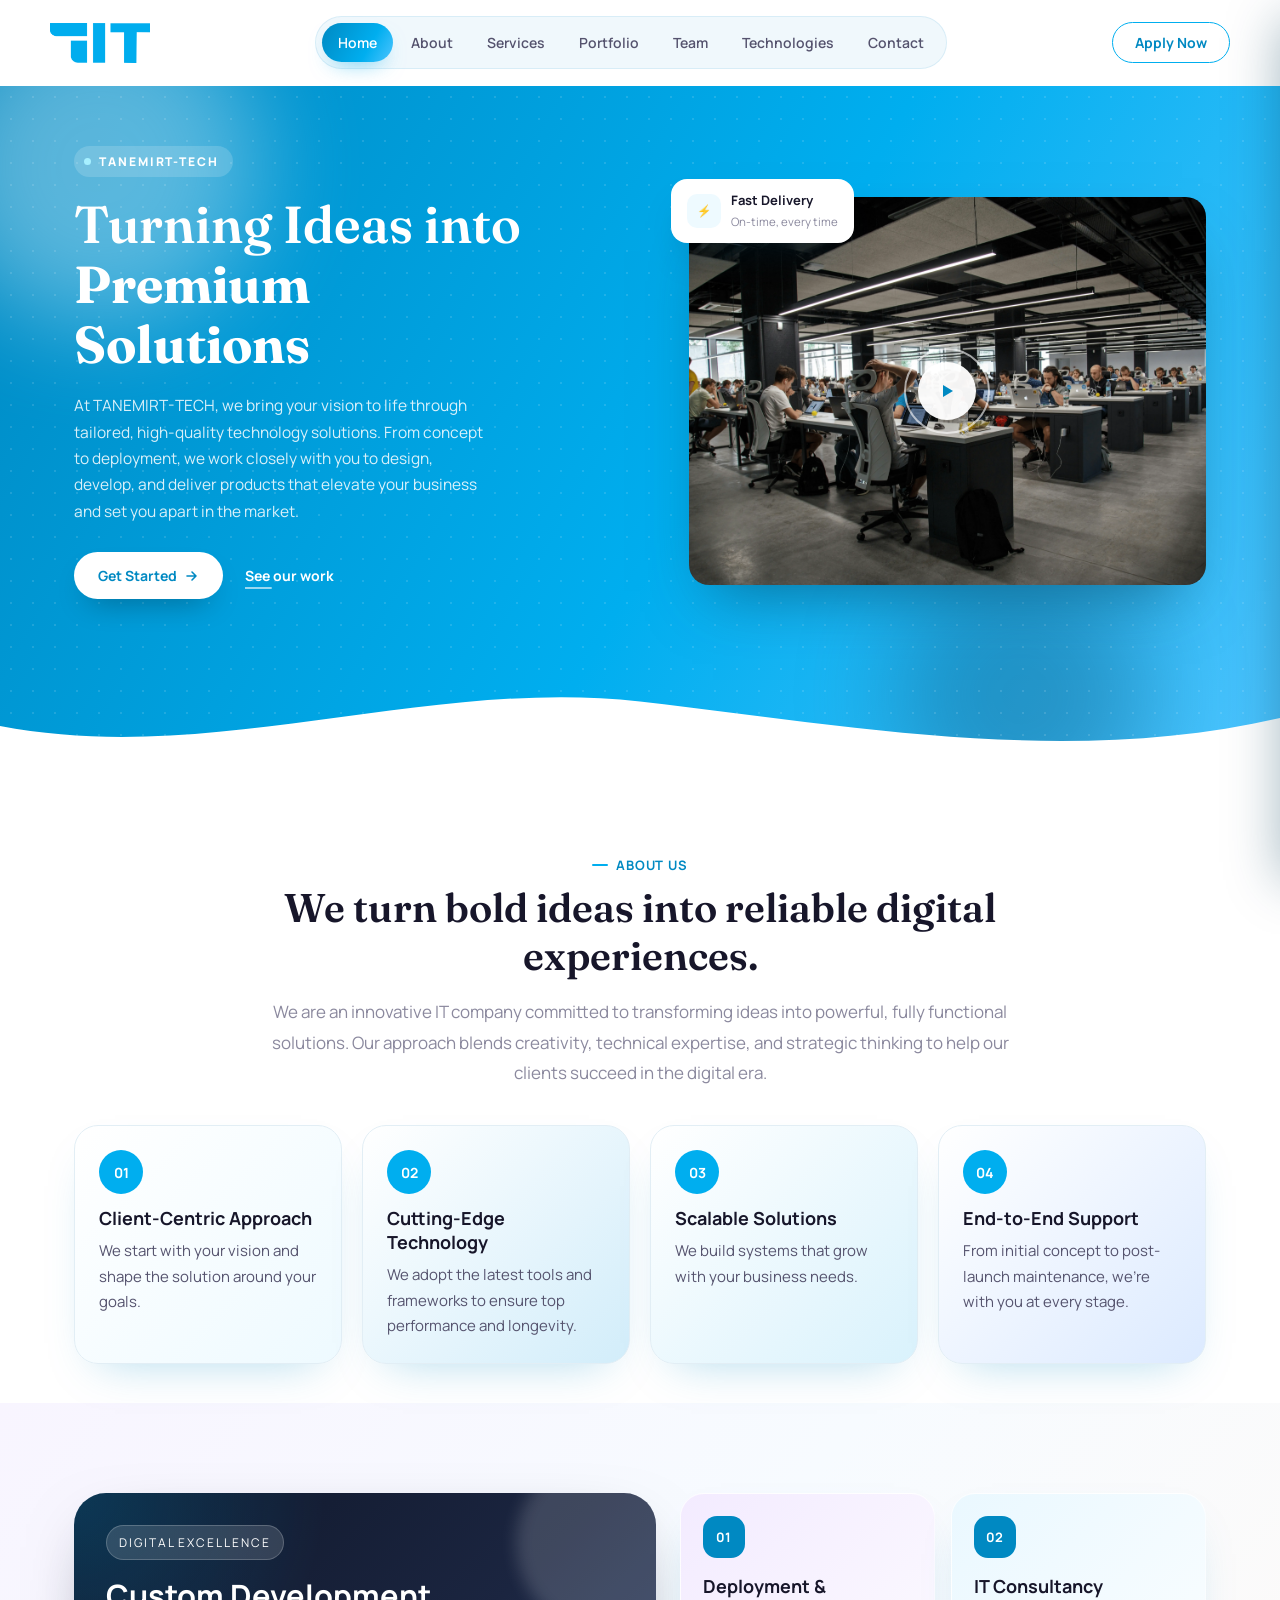
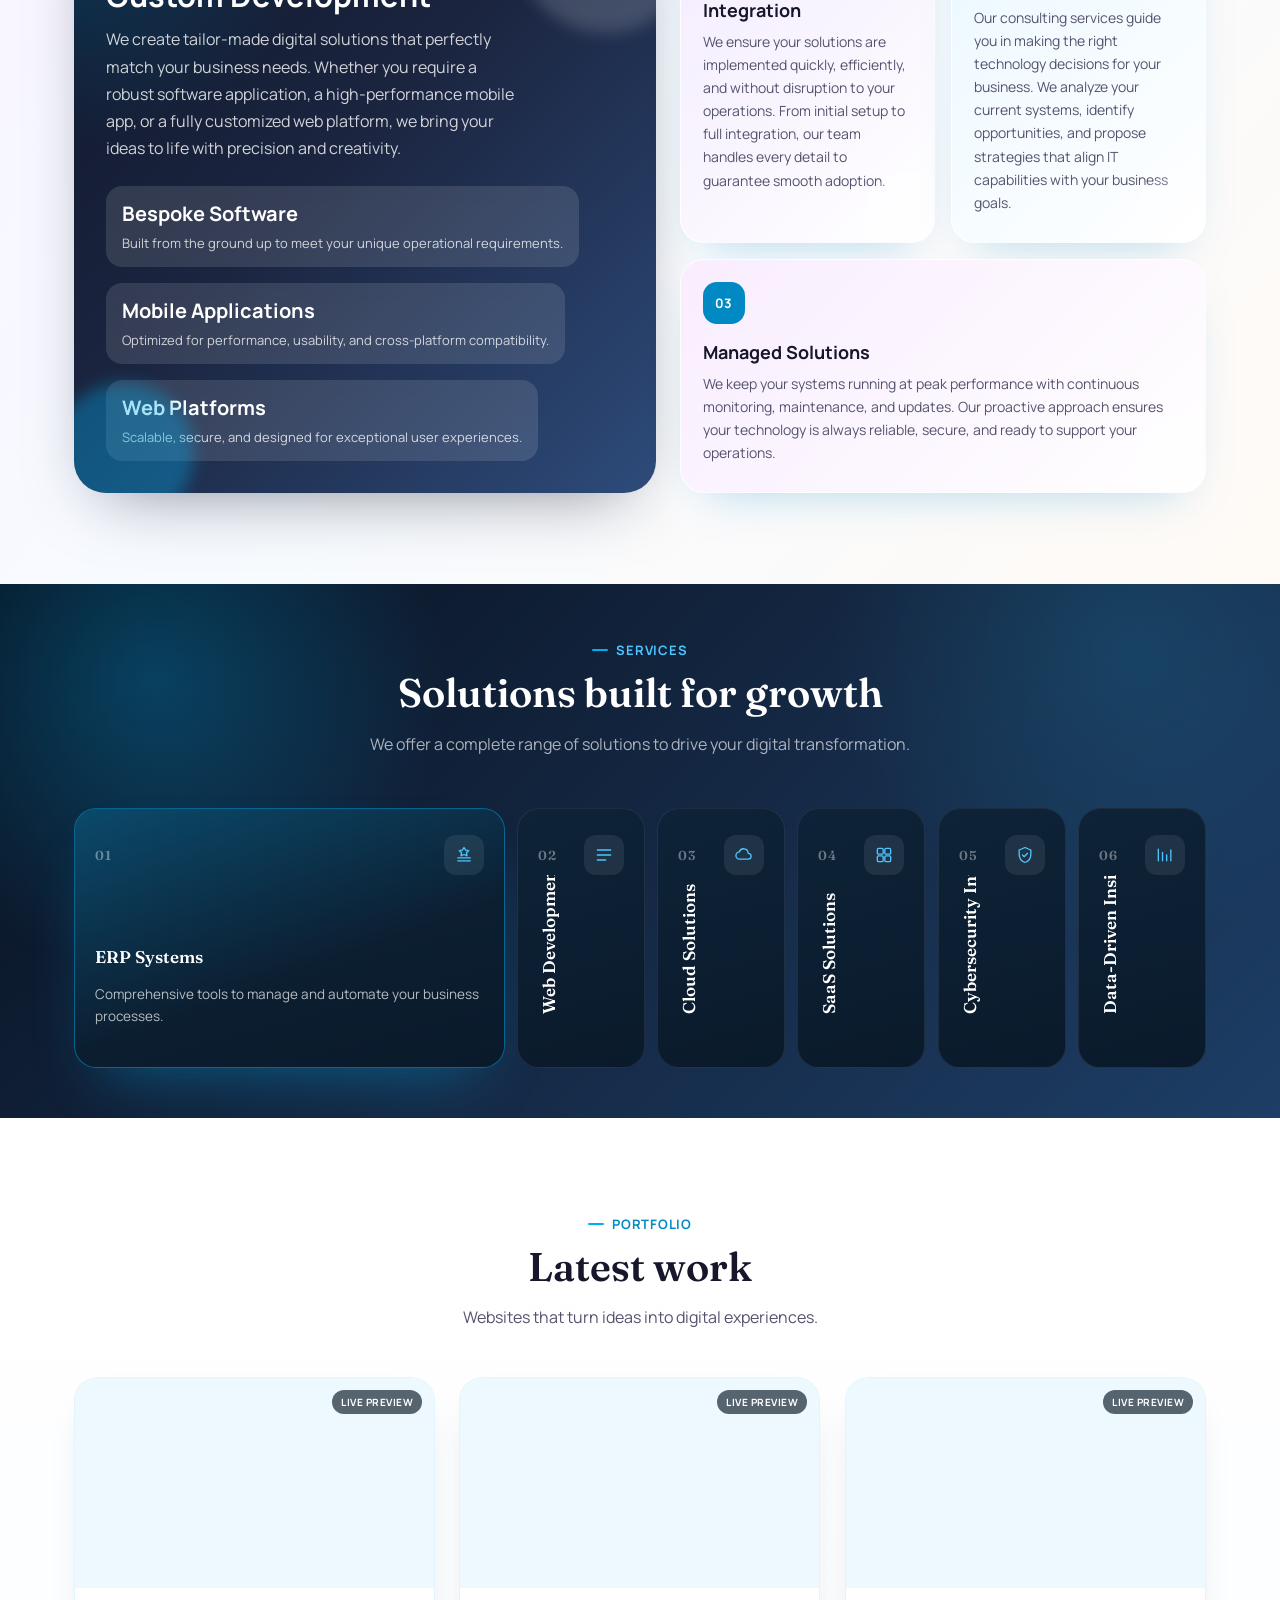
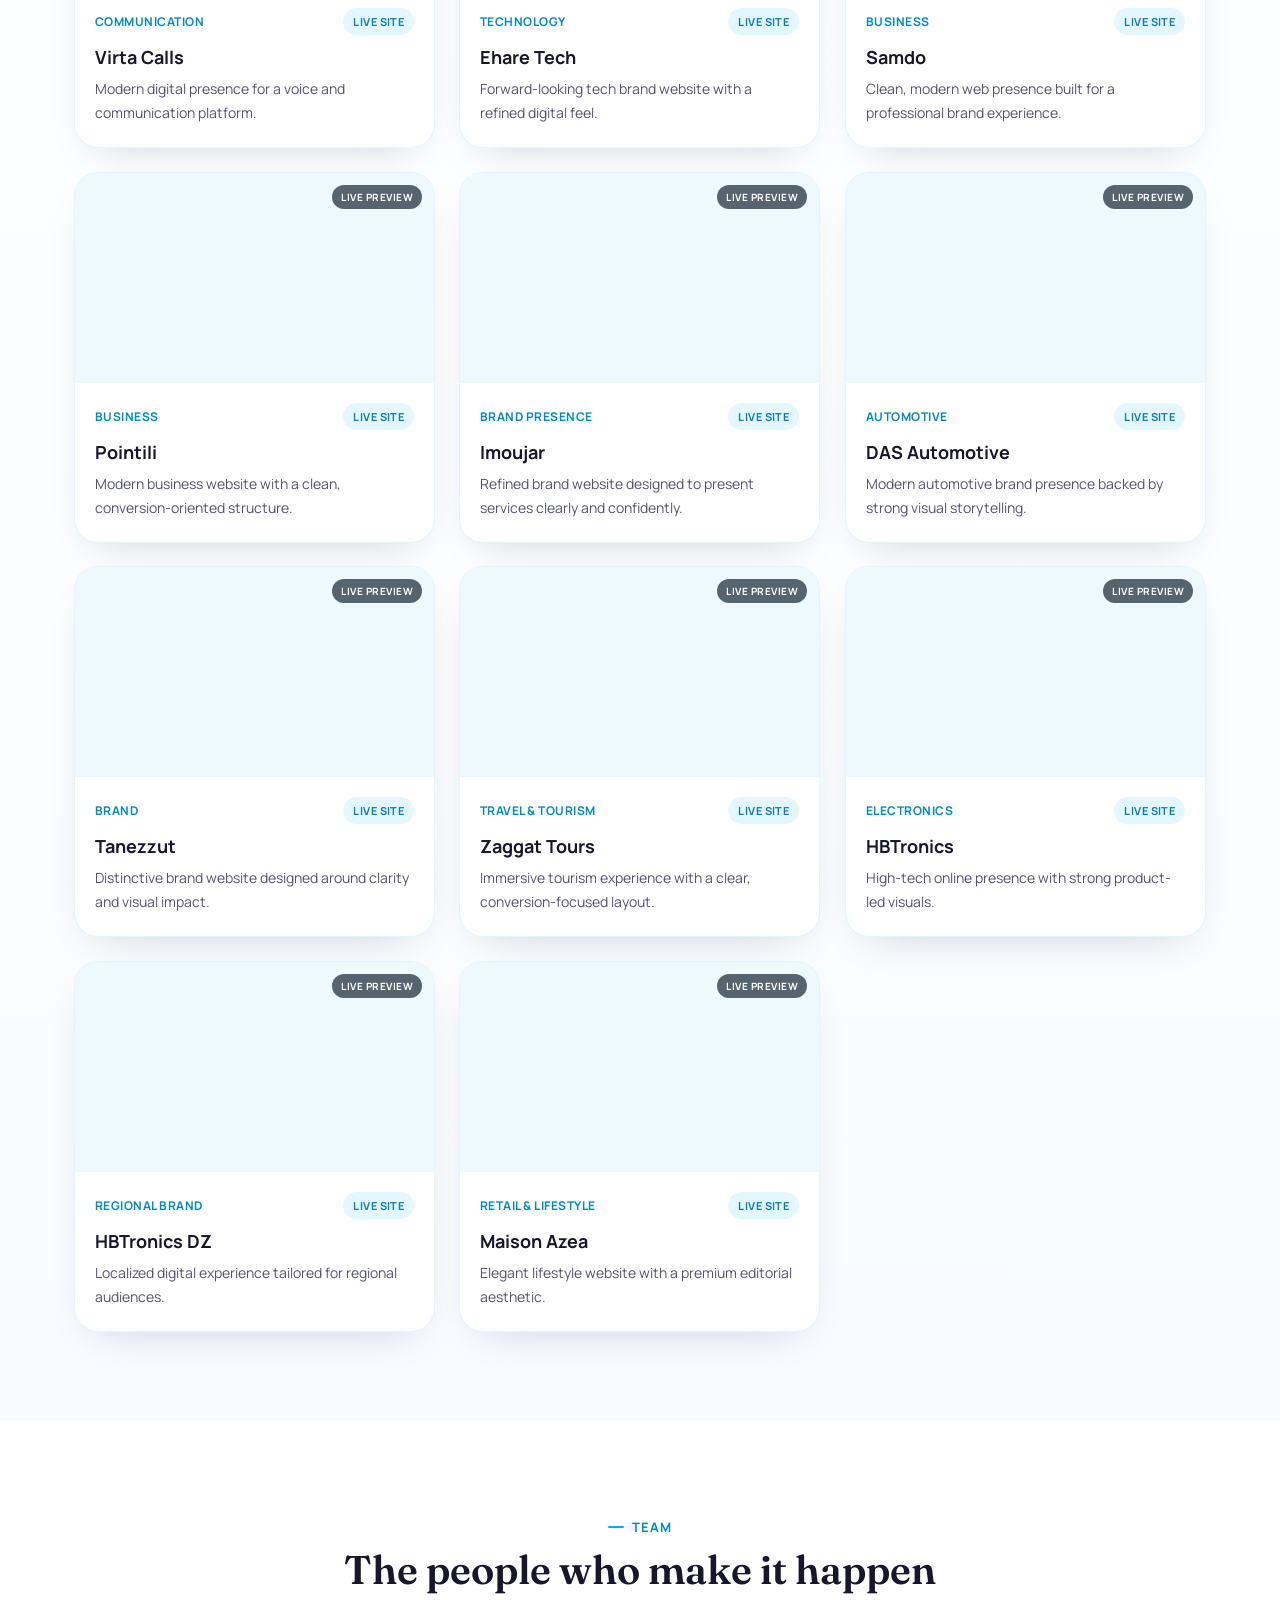
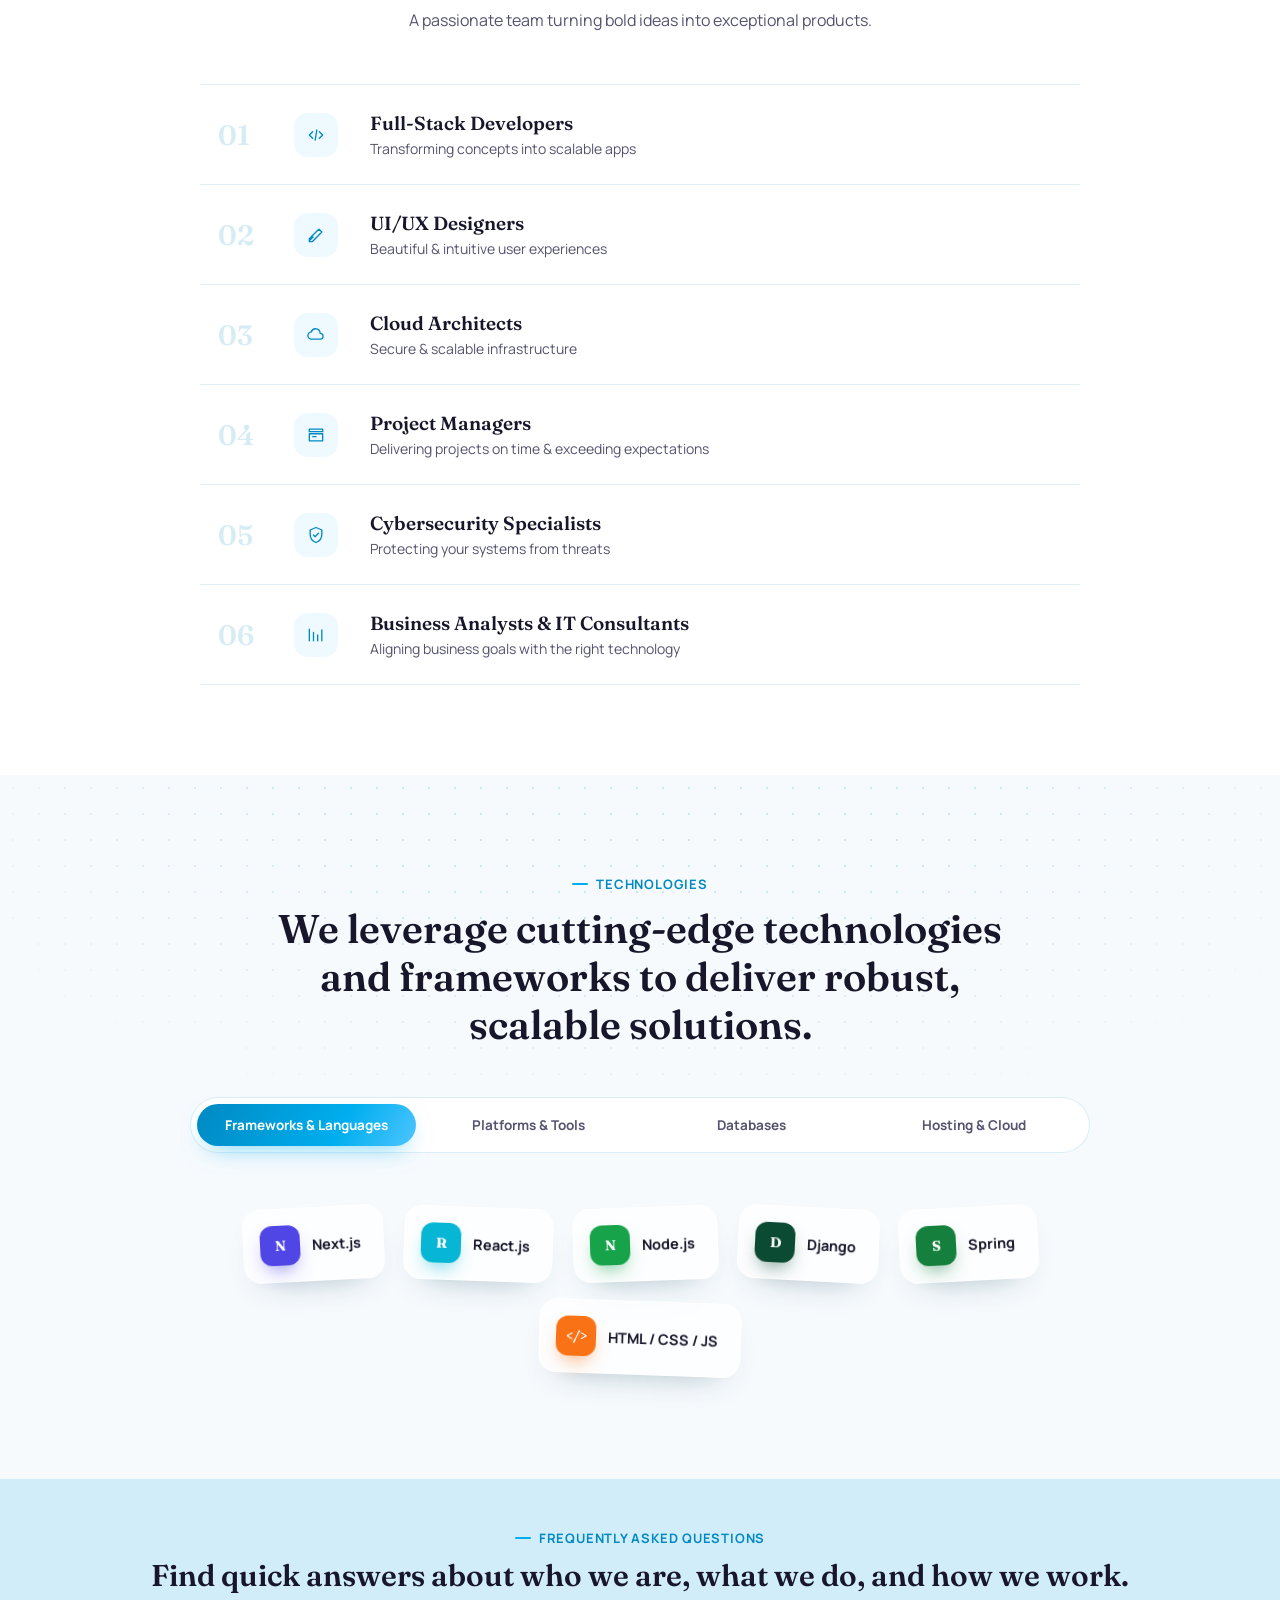
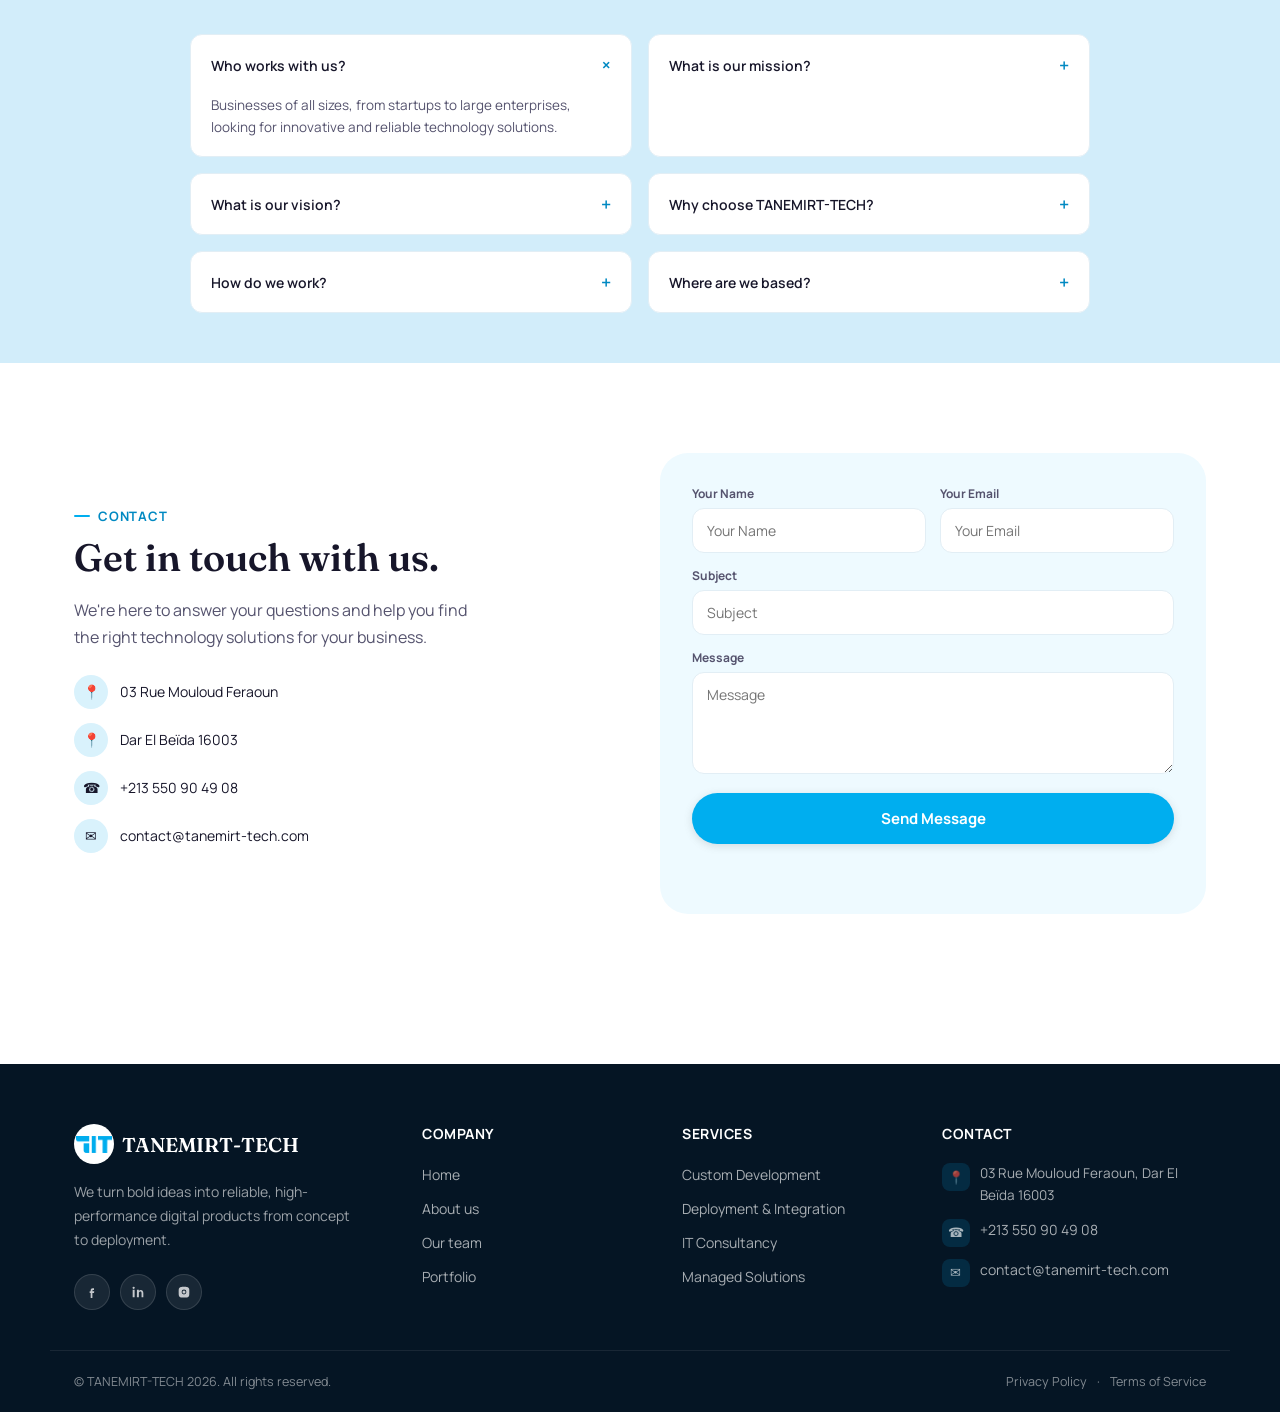
==== commit e79c649f: "Update website" ====
--- a/index.html
+++ b/index.html
@@ -30,12 +30,13 @@
         <a href="index.html#services" data-nav="services">Services</a>
         <a href="index.html#portfolio" data-nav="portfolio">Portfolio</a>
         <a href="index.html#team" data-nav="team">Team</a>
+        <a href="index.html#tech" data-nav="tech">Technologies</a>
         <a href="index.html#contact" data-nav="contact">Contact</a>
       </nav>
 
       <div class="header-actions">
-        <a href="index.html#contact" class="header-cta">
-          <span>Get Started</span>
+        <a href="application.html" class="header-cta">
+          <span>Apply Now</span>
         </a>
         <button class="nav-toggle" id="nav-toggle" aria-label="Toggle menu" aria-expanded="false"
           aria-controls="mobile-nav">
@@ -55,7 +56,7 @@
       <a href="index.html#portfolio" style="--i:3">Portfolio</a>
       <a href="index.html#team" style="--i:4">Team</a>
       <a href="index.html#contact" style="--i:5">Contact</a>
-      <a href="index.html#contact" class="mobile-nav-cta" style="--i:6">Get Started</a>
+      <a href="application.html" class="mobile-nav-cta" style="--i:6">Apply Now</a>
     </nav>
   </header>
 
@@ -72,9 +73,7 @@
         <span class="hero-split-eyebrow reveal-item" style="--d:0">
           <span class="eyebrow-dot"></span> Tanemirt-Tech
         </span>
-        <span class="eyebrow-dot"></span>
-        </span>
-        <h2 class="reveal-item" style="--d:1">Turning Ideas into <em>Premium Solutions</em></h2>
+        <h1 class="reveal-item" style="--d:1">Turning Ideas into <em> Premium Solutions </em></h1>
         <p class="reveal-item" style="--d:2">
           At TANEMIRT-TECH, we bring your vision to life through tailored, high-quality technology solutions. From
           concept to deployment, we work closely with you to design, develop, and deliver products that elevate your
@@ -95,7 +94,6 @@
       <div class="hero-split-media reveal-item" style="--d:2">
         <div class="hero-split-photo">
           <img src="/assets/img/hero-bg.webp" alt="Our team at work" />
-          <img src="/assets/img/hero-team.jpg" alt="Our team at work" />
           <button class="hero-split-play" aria-label="Play video" id="hero-play">
             <svg width="20" height="20" viewBox="0 0 20 20" fill="none">
               <path d="M6 4l10 6-10 6V4z" fill="currentColor" />
@@ -111,7 +109,6 @@
           </div>
         </div>
       </div>
-    </div>
     </div>
 
     <svg class="hero-split-wave" viewBox="0 0 1440 110" preserveAspectRatio="none" aria-hidden="true">
@@ -219,7 +216,7 @@
   <section class="services-modern" id="services">
     <div class="container">
       <div class="services-modern-head reveal">
-        <span class="eyebrow" style="color:#4ec5ff;">What we do</span>
+        <span class="eyebrow" style="color:#4ec5ff;">Services</span>
         <h2 class="section-title" style="color:#ffffff;">Solutions built for growth</h2>
         <p>We offer a complete range of solutions to drive your digital transformation.</p>
       </div>
@@ -353,12 +350,8 @@
             style="background-image:url('https://s0.wp.com/mshots/v1/https%3A%2F%2Fvirta-calls.com%2F?w=1200&h=800');">
             <span class="thumb-badge">Live preview</span>
             <div class="iframe-scaler">
-              <<<<<<< HEAD <iframe data-src="https://virta-calls.com/" loading="lazy" title="Virta Calls preview"
-                tabindex="-1" sandbox="allow-scripts allow-same-origin"></iframe>
-                =======
-                <iframe data-src="https://virta-calls.com/" loading="lazy" title="Virta Calls preview" tabindex="-1"
-                  sandbox="allow-scripts allow-same-origin"></iframe>
-                >>>>>>> 24b2e0da130d836748372056a35f5f8b13d3b54a
+              <iframe data-src="https://virta-calls.com/" loading="lazy" title="Virta Calls preview" tabindex="-1"
+                sandbox="allow-scripts allow-same-origin"></iframe>
             </div>
             <a class="thumb-live-link" href="https://virta-calls.com/" target="_blank" rel="noreferrer"
               aria-label="Open Virta Calls in a new tab"></a>
@@ -378,12 +371,8 @@
             style="background-image:url('https://s0.wp.com/mshots/v1/https%3A%2F%2Fehare-tech.com%2F?w=1200&h=800');">
             <span class="thumb-badge">Live preview</span>
             <div class="iframe-scaler">
-              <<<<<<< HEAD <iframe data-src="https://ehare-tech.com/" loading="lazy" title="Ehare Tech preview"
-                tabindex="-1" sandbox="allow-scripts allow-same-origin"></iframe>
-                =======
-                <iframe data-src="https://ehare-tech.com/" loading="lazy" title="Ehare Tech preview" tabindex="-1"
-                  sandbox="allow-scripts allow-same-origin"></iframe>
-                >>>>>>> 24b2e0da130d836748372056a35f5f8b13d3b54a
+              <iframe data-src="https://ehare-tech.com/" loading="lazy" title="Ehare Tech preview" tabindex="-1"
+                sandbox="allow-scripts allow-same-origin"></iframe>
             </div>
             <a class="thumb-live-link" href="https://ehare-tech.com/" target="_blank" rel="noreferrer"
               aria-label="Open Ehare Tech in a new tab"></a>
@@ -403,12 +392,8 @@
             style="background-image:url('https://s0.wp.com/mshots/v1/https%3A%2F%2Fsamdo.ae?w=1200&h=800');">
             <span class="thumb-badge">Live preview</span>
             <div class="iframe-scaler">
-              <<<<<<< HEAD <iframe data-src="https://samdo.ae/" loading="lazy" title="Samdo preview" tabindex="-1"
+              <iframe data-src="https://samdo.ae/" loading="lazy" title="Samdo preview" tabindex="-1"
                 sandbox="allow-scripts allow-same-origin"></iframe>
-                =======
-                <iframe data-src="https://samdo.ae/" loading="lazy" title="Samdo preview" tabindex="-1"
-                  sandbox="allow-scripts allow-same-origin"></iframe>
-                >>>>>>> 24b2e0da130d836748372056a35f5f8b13d3b54a
             </div>
             <a class="thumb-live-link" href="https://samdo.ae/" target="_blank" rel="noreferrer"
               aria-label="Open Samdo in a new tab"></a>
@@ -428,12 +413,8 @@
             style="background-image:url('https://s0.wp.com/mshots/v1/https%3A%2F%2Fwww.pointili.com.dz%2F?w=1200&h=800');">
             <span class="thumb-badge">Live preview</span>
             <div class="iframe-scaler">
-              <<<<<<< HEAD <iframe data-src="https://www.pointili.com.dz/" loading="lazy" title="Pointili preview"
-                tabindex="-1" sandbox="allow-scripts allow-same-origin"></iframe>
-                =======
-                <iframe data-src="https://www.pointili.com.dz/" loading="lazy" title="Pointili preview" tabindex="-1"
-                  sandbox="allow-scripts allow-same-origin"></iframe>
-                >>>>>>> 24b2e0da130d836748372056a35f5f8b13d3b54a
+              <iframe data-src="https://www.pointili.com.dz/" loading="lazy" title="Pointili preview" tabindex="-1"
+                sandbox="allow-scripts allow-same-origin"></iframe>
             </div>
             <a class="thumb-live-link" href="https://www.pointili.com.dz/" target="_blank" rel="noreferrer"
               aria-label="Open Pointili in a new tab"></a>
@@ -453,12 +434,8 @@
             style="background-image:url('https://s0.wp.com/mshots/v1/https%3A%2F%2Fimoujar.com%2F?w=1200&h=800');">
             <span class="thumb-badge">Live preview</span>
             <div class="iframe-scaler">
-              <<<<<<< HEAD <iframe data-src="https://imoujar.com/" loading="lazy" title="Imoujar preview" tabindex="-1"
+              <iframe data-src="https://imoujar.com/" loading="lazy" title="Imoujar preview" tabindex="-1"
                 sandbox="allow-scripts allow-same-origin"></iframe>
-                =======
-                <iframe data-src="https://imoujar.com/" loading="lazy" title="Imoujar preview" tabindex="-1"
-                  sandbox="allow-scripts allow-same-origin"></iframe>
-                >>>>>>> 24b2e0da130d836748372056a35f5f8b13d3b54a
             </div>
             <a class="thumb-live-link" href="https://imoujar.com/" target="_blank" rel="noreferrer"
               aria-label="Open Imoujar in a new tab"></a>
@@ -478,12 +455,8 @@
             style="background-image:url('https://s0.wp.com/mshots/v1/https%3A%2F%2Fdasautomotiveam.com.dz%2F?w=1200&h=800');">
             <span class="thumb-badge">Live preview</span>
             <div class="iframe-scaler">
-              <<<<<<< HEAD <iframe data-src="https://dasautomotiveam.com.dz/" loading="lazy"
-                title="DAS Automotive preview" tabindex="-1" sandbox="allow-scripts allow-same-origin"></iframe>
-                =======
-                <iframe data-src="https://dasautomotiveam.com.dz/" loading="lazy" title="DAS Automotive preview"
-                  tabindex="-1" sandbox="allow-scripts allow-same-origin"></iframe>
-                >>>>>>> 24b2e0da130d836748372056a35f5f8b13d3b54a
+              <iframe data-src="https://dasautomotiveam.com.dz/" loading="lazy" title="DAS Automotive preview"
+                tabindex="-1" sandbox="allow-scripts allow-same-origin"></iframe>
             </div>
             <a class="thumb-live-link" href="https://dasautomotiveam.com.dz/" target="_blank" rel="noreferrer"
               aria-label="Open DAS Automotive in a new tab"></a>
@@ -503,12 +476,8 @@
             style="background-image:url('https://s0.wp.com/mshots/v1/https%3A%2F%2Ftanezzut.com?w=1200&h=800');">
             <span class="thumb-badge">Live preview</span>
             <div class="iframe-scaler">
-              <<<<<<< HEAD <iframe data-src="https://tanezzut.com" loading="lazy" title="Tanezzut preview" tabindex="-1"
+              <iframe data-src="https://tanezzut.com" loading="lazy" title="Tanezzut preview" tabindex="-1"
                 sandbox="allow-scripts allow-same-origin"></iframe>
-                =======
-                <iframe data-src="https://tanezzut.com" loading="lazy" title="Tanezzut preview" tabindex="-1"
-                  sandbox="allow-scripts allow-same-origin"></iframe>
-                >>>>>>> 24b2e0da130d836748372056a35f5f8b13d3b54a
             </div>
             <a class="thumb-live-link" href="https://tanezzut.com" target="_blank" rel="noreferrer"
               aria-label="Open Tanezzut in a new tab"></a>
@@ -528,12 +497,8 @@
             style="background-image:url('https://s0.wp.com/mshots/v1/https%3A%2F%2Fzaggat-tours.com%2F?w=1200&h=800');">
             <span class="thumb-badge">Live preview</span>
             <div class="iframe-scaler">
-              <<<<<<< HEAD <iframe data-src="https://zaggat-tours.com/" loading="lazy" title="Zaggat Tours preview"
-                tabindex="-1" sandbox="allow-scripts allow-same-origin"></iframe>
-                =======
-                <iframe data-src="https://zaggat-tours.com/" loading="lazy" title="Zaggat Tours preview" tabindex="-1"
-                  sandbox="allow-scripts allow-same-origin"></iframe>
-                >>>>>>> 24b2e0da130d836748372056a35f5f8b13d3b54a
+              <iframe data-src="https://zaggat-tours.com/" loading="lazy" title="Zaggat Tours preview" tabindex="-1"
+                sandbox="allow-scripts allow-same-origin"></iframe>
             </div>
             <a class="thumb-live-link" href="https://zaggat-tours.com/" target="_blank" rel="noreferrer"
               aria-label="Open Zaggat Tours in a new tab"></a>
@@ -553,12 +518,8 @@
             style="background-image:url('https://s0.wp.com/mshots/v1/https%3A%2F%2Fhbtronics.ae%2F?w=1200&h=800');">
             <span class="thumb-badge">Live preview</span>
             <div class="iframe-scaler">
-              <<<<<<< HEAD <iframe data-src="https://hbtronics.ae/" loading="lazy" title="HBTronics preview"
-                tabindex="-1" sandbox="allow-scripts allow-same-origin"></iframe>
-                =======
-                <iframe data-src="https://hbtronics.ae/" loading="lazy" title="HBTronics preview" tabindex="-1"
-                  sandbox="allow-scripts allow-same-origin"></iframe>
-                >>>>>>> 24b2e0da130d836748372056a35f5f8b13d3b54a
+              <iframe data-src="https://hbtronics.ae/" loading="lazy" title="HBTronics preview" tabindex="-1"
+                sandbox="allow-scripts allow-same-origin"></iframe>
             </div>
             <a class="thumb-live-link" href="https://hbtronics.ae/" target="_blank" rel="noreferrer"
               aria-label="Open HBTronics in a new tab"></a>
@@ -578,12 +539,8 @@
             style="background-image:url('https://s0.wp.com/mshots/v1/https%3A%2F%2Fdz.hbtronics.ae%2F?w=1200&h=800');">
             <span class="thumb-badge">Live preview</span>
             <div class="iframe-scaler">
-              <<<<<<< HEAD <iframe data-src="https://dz.hbtronics.ae/" loading="lazy" title="HBTronics DZ preview"
-                tabindex="-1" sandbox="allow-scripts allow-same-origin"></iframe>
-                =======
-                <iframe data-src="https://dz.hbtronics.ae/" loading="lazy" title="HBTronics DZ preview" tabindex="-1"
-                  sandbox="allow-scripts allow-same-origin"></iframe>
-                >>>>>>> 24b2e0da130d836748372056a35f5f8b13d3b54a
+              <iframe data-src="https://dz.hbtronics.ae/" loading="lazy" title="HBTronics DZ preview" tabindex="-1"
+                sandbox="allow-scripts allow-same-origin"></iframe>
             </div>
             <a class="thumb-live-link" href="https://dz.hbtronics.ae/" target="_blank" rel="noreferrer"
               aria-label="Open HBTronics DZ in a new tab"></a>
@@ -603,12 +560,8 @@
             style="background-image:url('https://s0.wp.com/mshots/v1/https%3A%2F%2Fwww.maison-azea.com%2F?w=1200&h=800');">
             <span class="thumb-badge">Live preview</span>
             <div class="iframe-scaler">
-              <<<<<<< HEAD <iframe data-src="https://www.maison-azea.com/" loading="lazy" title="Maison Azea preview"
-                tabindex="-1" sandbox="allow-scripts allow-same-origin"></iframe>
-                =======
-                <iframe data-src="https://www.maison-azea.com/" loading="lazy" title="Maison Azea preview" tabindex="-1"
-                  sandbox="allow-scripts allow-same-origin"></iframe>
-                >>>>>>> 24b2e0da130d836748372056a35f5f8b13d3b54a
+              <iframe data-src="https://www.maison-azea.com/" loading="lazy" title="Maison Azea preview" tabindex="-1"
+                sandbox="allow-scripts allow-same-origin"></iframe>
             </div>
             <a class="thumb-live-link" href="https://www.maison-azea.com/" target="_blank" rel="noreferrer"
               aria-label="Open Maison Azea in a new tab"></a>
@@ -739,7 +692,7 @@
     <div class="tech-grid-bg" aria-hidden="true"></div>
     <div class="container">
       <div class="tech-head reveal">
-        <span class="eyebrow">Technologies We Use</span>
+        <span class="eyebrow">Technologies</span>
         <div class="tech-title-wrap">
           <h2 class="section-title">We leverage cutting-edge technologies and frameworks to deliver robust, scalable
             solutions.</h2>
@@ -885,7 +838,6 @@
       </div>
 
       <form class="contact-form" id="contact-form">
-        <h3>Contact Form</h3>
         <div class="row-2">
           <div>
             <label for="name">Your Name</label>
@@ -904,7 +856,9 @@
           <label for="message">Message</label>
           <textarea id="message" name="message" rows="4" placeholder="Message" required></textarea>
         </div>
-        <button type="submit" class="btn btn-primary btn-block">Send Message</button>
+        <button type="submit" class="btn btn-primary btn-block" id="contact-submit">Send Message</button>
+        <p class="form-note" id="form-note"></p>
+      </form>
       </form>
     </div>
   </section>
--- a/styles.css
+++ b/styles.css
@@ -499,9 +499,9 @@
   100% { box-shadow: 0 0 0 0 rgba(167, 240, 255, 0); }
 }
 
-.hero-split-copy h2 {
+.hero-split-copy h1 {
   font-family: var(--font-display);
-  font-weight: 500;
+  font-weight: 600;
   font-size: clamp(32px, 4.6vw, 52px);
   line-height: 1.15;
   color: #ffffff;
@@ -509,9 +509,9 @@
   max-width: 480px;
 }
 
-.hero-split-copy h2 em {
+.hero-split-copy h1 em {
   font-style: normal;
-  font-weight: 500;
+  font-weight: 700;
 }
 
 .hero-split-copy p {
@@ -2746,3 +2746,98 @@
 
 
 
+
+/* ============ Application page: intro banner ============ */
+
+.app-hero {
+  position: relative;
+  overflow: hidden;
+  background: linear-gradient(120deg, #0089c2 0%, #00aeef 55%, #4ec5ff 100%);
+  padding: 64px 0 90px;
+  text-align: center;
+}
+
+.app-hero-blobs {
+  position: absolute;
+  inset: 0;
+  z-index: 0;
+  pointer-events: none;
+}
+
+.app-hero-inner {
+  position: relative;
+  z-index: 2;
+}
+
+.app-hero-eyebrow {
+  display: inline-block;
+  font-size: 12px;
+  font-weight: 800;
+  letter-spacing: 0.16em;
+  text-transform: uppercase;
+  color: #ffffff;
+  background: rgba(255, 255, 255, 0.16);
+  padding: 7px 14px;
+  border-radius: 999px;
+  margin-bottom: 16px;
+}
+
+.app-hero-inner h1 {
+  font-family: var(--font-display);
+  font-weight: 600;
+  font-size: clamp(30px, 4.4vw, 44px);
+  color: #ffffff;
+  margin: 0 0 12px;
+}
+
+.app-hero-inner p {
+  color: rgba(255, 255, 255, 0.85);
+  font-size: 15.5px;
+  line-height: 1.7;
+  max-width: 480px;
+  margin: 0 auto;
+}
+
+.app-hero-wave {
+  position: absolute;
+  left: 0;
+  right: 0;
+  bottom: -2px;
+  width: 100%;
+  height: 70px;
+  z-index: 1;
+}
+
+@media (max-width: 600px) {
+  .app-hero {
+    padding: 52px 0 70px;
+  }
+}
+
+/* ============ Form status note (success / error) ============ */
+
+.form-note.is-error {
+  color: #dc2626;
+  font-weight: 600;
+}
+
+.form-note.is-success {
+  color: #15803d;
+  font-weight: 600;
+}
+
+/* ============ intl-tel-input: align with form styling ============ */
+
+.iti {
+  width: 100%;
+}
+
+.iti input {
+  width: 100%;
+}
+
+#apply-submit:disabled {
+  opacity: 0.65;
+  cursor: not-allowed;
+  transform: none !important;
+}
